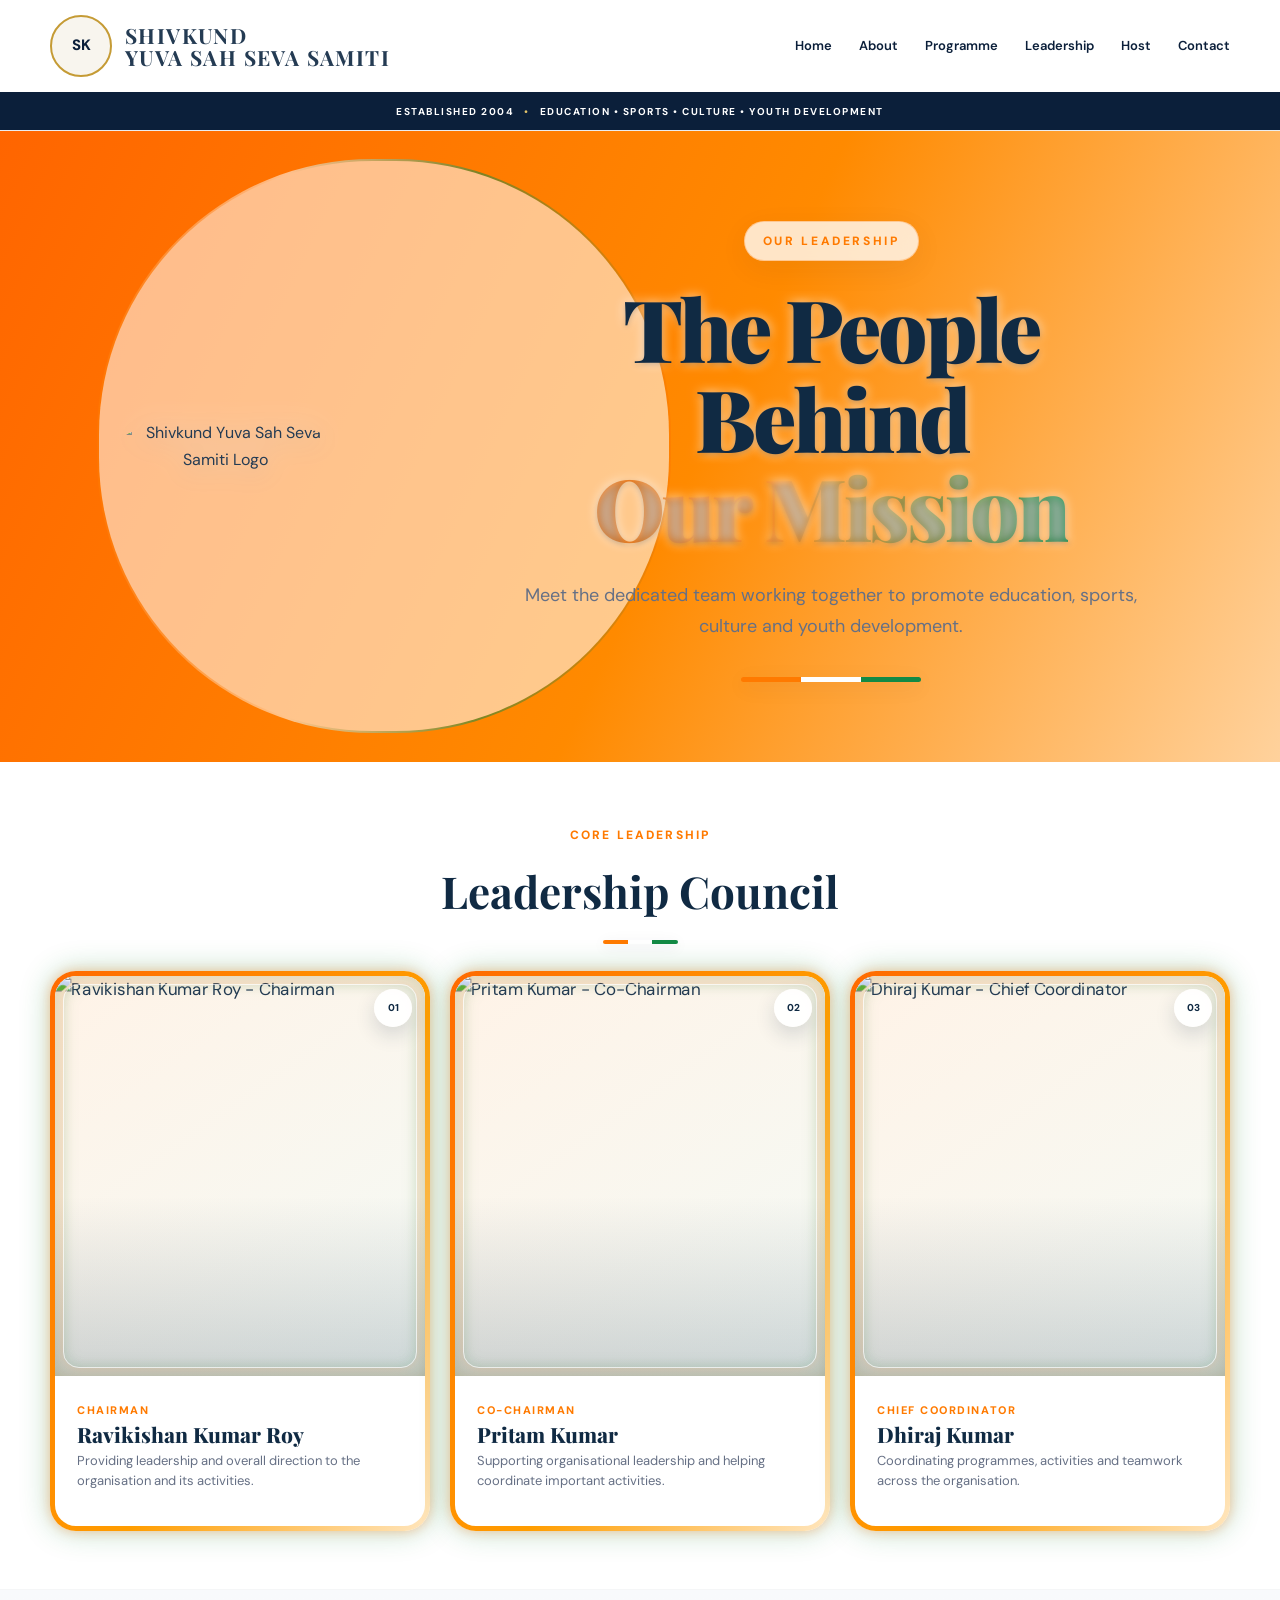
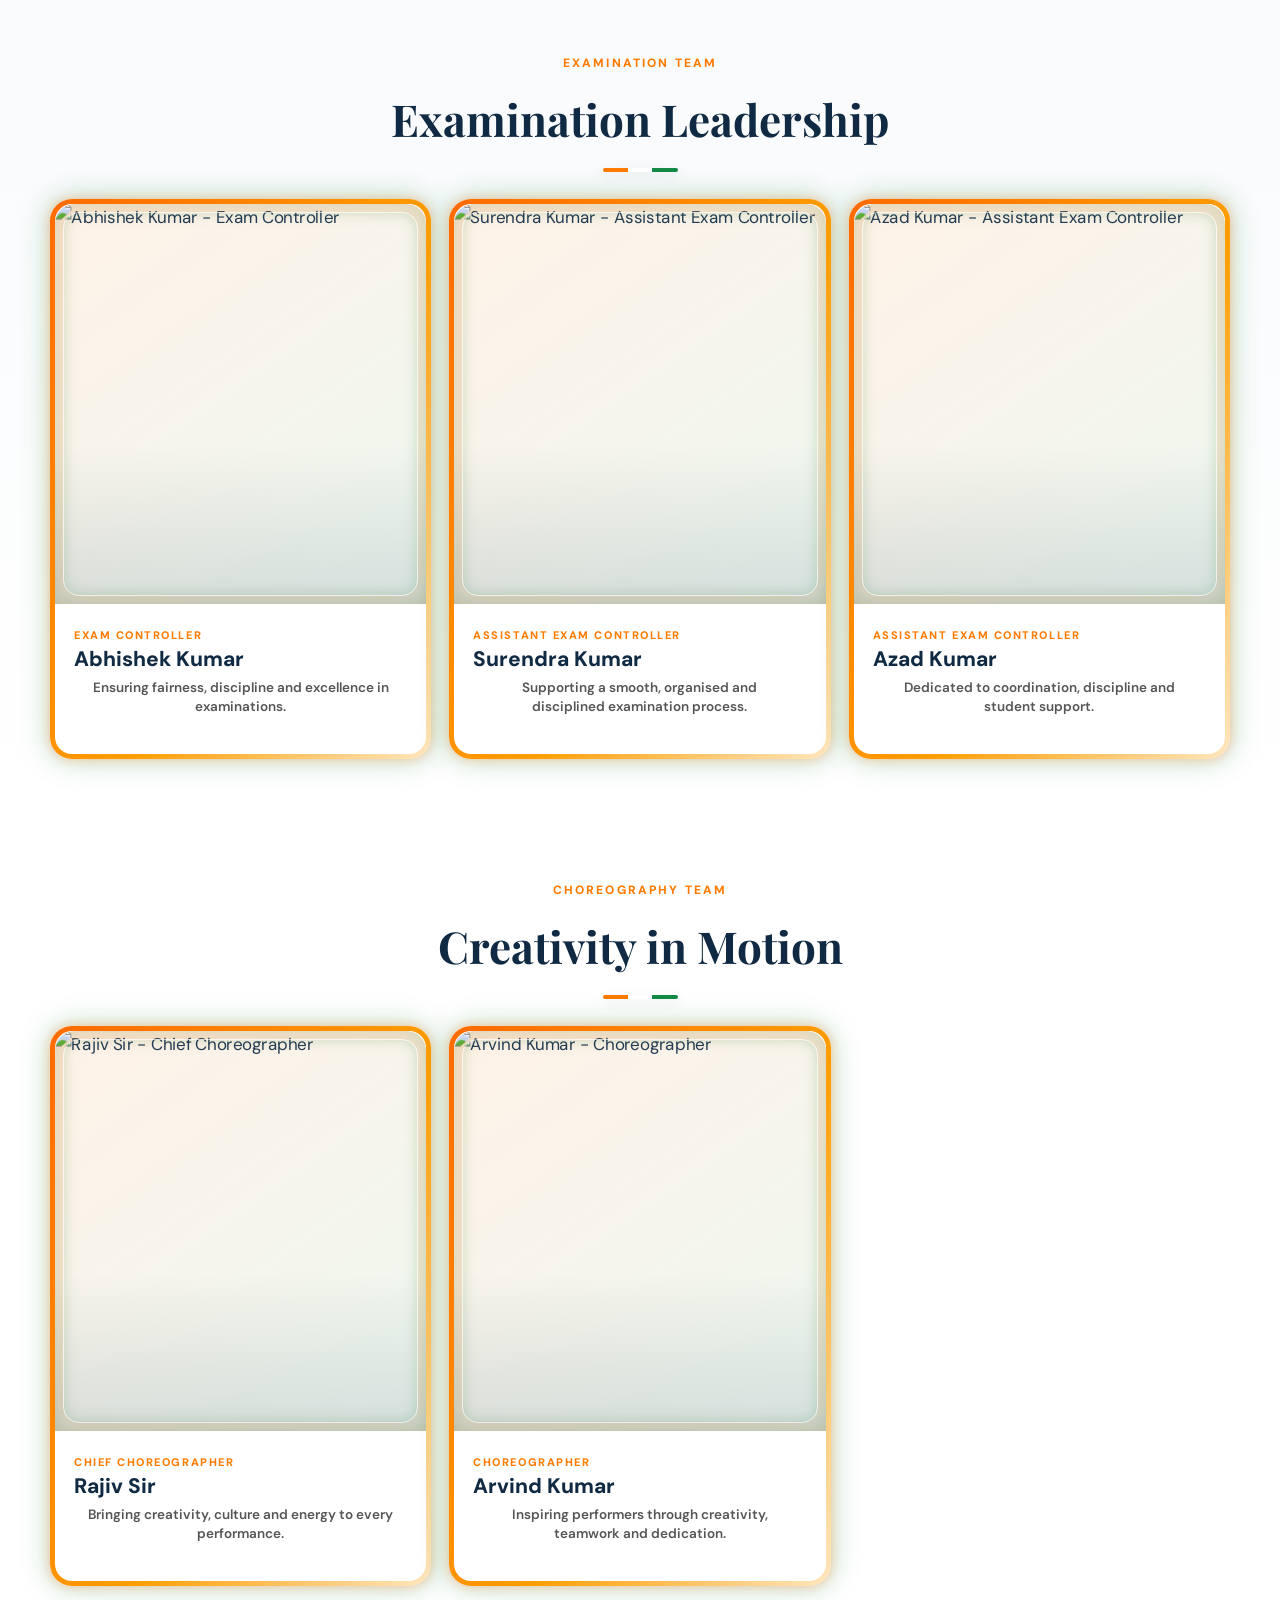
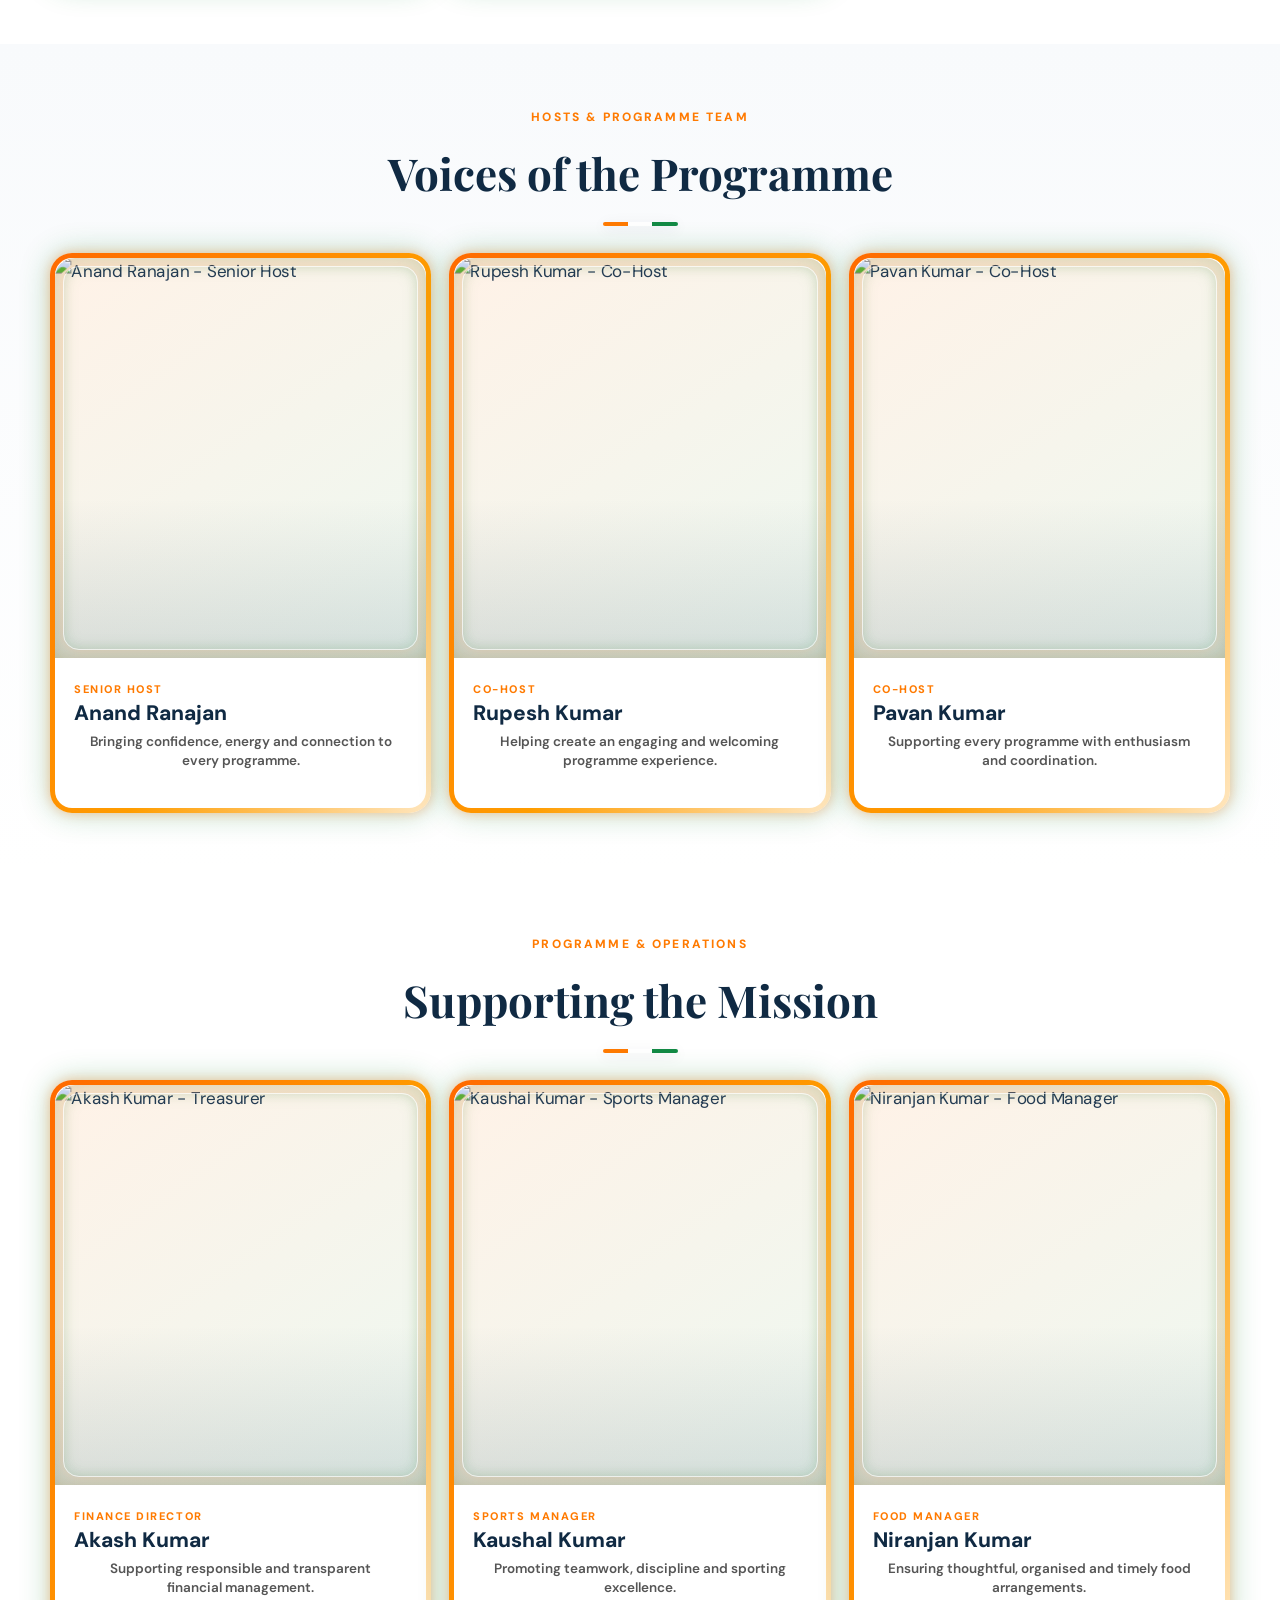
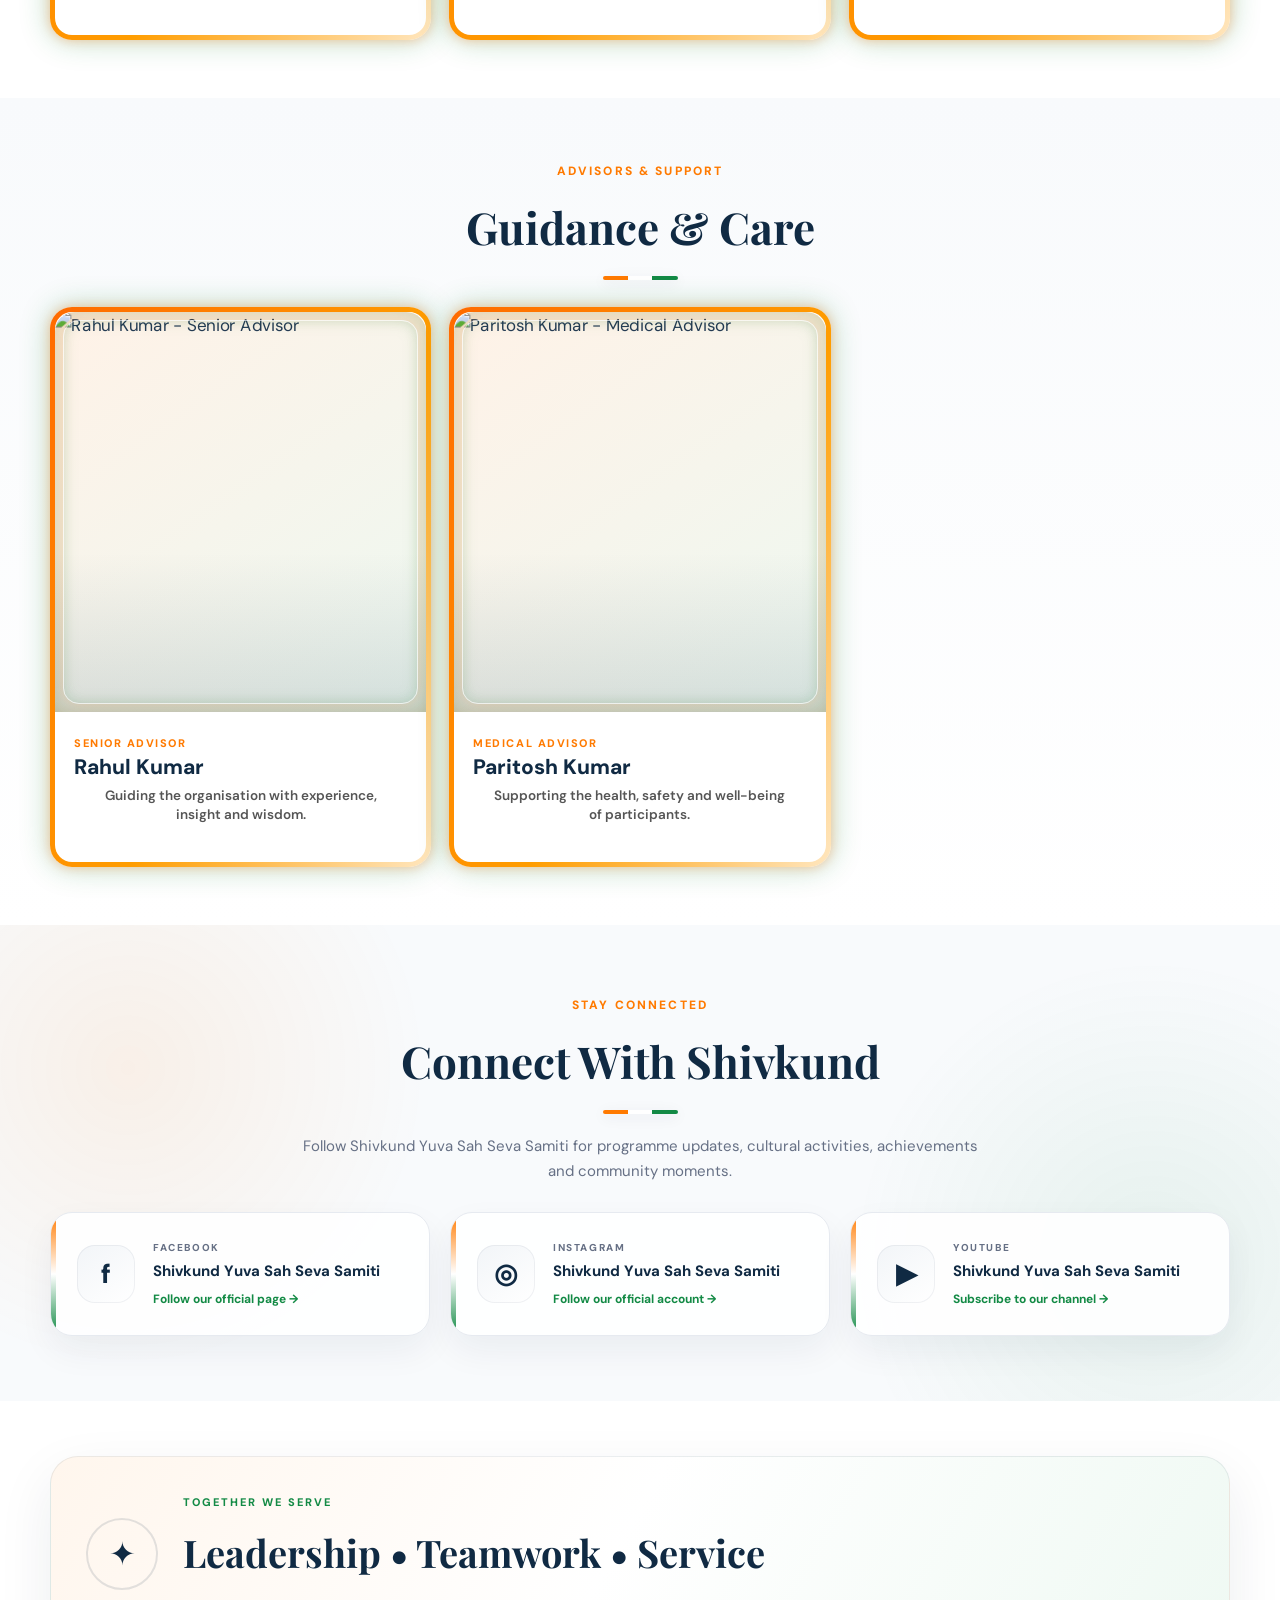
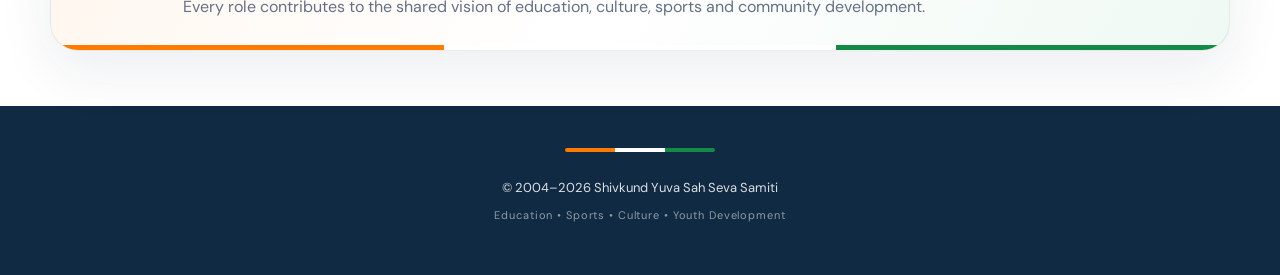
==== leadership.html @ b845ddcb "Add files via upload shivkund" ====
<!DOCTYPE html>
<html lang="en">

<head>
    <meta charset="UTF-8">
    <meta name="viewport" content="width=device-width, initial-scale=1.0">

    <meta name="description"
        content="Leadership of Shivkund Yuva Sah Seva Samiti — Core Leadership, Examination Team, Choreography Team, Hosts, Advisors and Programme Operations.">

    <title>Leadership | Shivkund Yuva Sah Seva Samiti</title>

    <!-- Google Fonts -->
    <link rel="preconnect" href="https://fonts.googleapis.com">
    <link rel="preconnect" href="https://fonts.gstatic.com" crossorigin>

    <link
        href="https://fonts.googleapis.com/css2?family=DM+Sans:wght@400;500;600;700&family=Playfair+Display:wght@600;700&display=swap"
        rel="stylesheet">

    <!-- Main Website CSS -->
    <link rel="stylesheet" href="css/style.css">

    <!-- Leadership CSS -->
    <link rel="stylesheet" href="css/leadership.css">
</head>

<body>

<main class="leadership-page">

    <!-- =========================================
         HEADER
    ========================================== -->

    <header class="site-header">

        <div class="container nav-wrapper">

            <a href="index.html#home" class="brand">

                    <div class="brand-logo">
                        <img src="images/logo.jpg"
                         alt="Shivkund Yuva Sah Seva Samiti Logo"
                         onerror="this.style.display='none'; this.parentElement.classList.add('logo-fallback');">
                </div>

                <div class="brand-name">
                    <strong>SHIVKUND</strong>
                    <strong>YUVA SAH SEVA SAMITI</strong>
                </div>

            </a>

            <button class="menu-toggle" aria-label="Open navigation">
                <span></span>
                <span></span>
                <span></span>
            </button>

            <nav class="main-nav">

                <a href="index.html#home">Home</a>
                <a href="index.html#about">About</a>
                <a href="index.html#programme">Programme</a>
                <a href="leadership.html" class="active">Leadership</a>
                <a href="host.html">Host</a>
                <a href="index.html#contact">Contact</a>

            </nav>

        </div>

        <div class="established-bar">

            <div class="container established-inner">

                <span>ESTABLISHED 2004</span>

                <span class="bar-dot">•</span>

                <span>
                    EDUCATION • SPORTS • CULTURE • YOUTH DEVELOPMENT
                </span>

            </div>

        </div>

    </header>


<!-- =========================================
     LEADERSHIP HERO
========================================= -->
<!-- =========================================
     LEADERSHIP HERO
========================================== -->
<section class="leadership-hero">

    <!-- ONE BIG HERO CIRCLE -->
    <div class="hero-main-circle">

        <div class="hero-circle-ring"></div>

        <img
            src="images/logo.jpg"
            alt="Shivkund Yuva Sah Seva Samiti Logo"
            class="hero-center-logo"
        >

    </div>

    <!-- Soft green glow only -->
    <div class="hero-green-aura"></div>

    <div class="leadership-hero-content">

        <span class="leadership-label">
            OUR LEADERSHIP
        </span>

        <h1>
            The People Behind
            <br>
            <span>Our Mission</span>
        </h1>

        <p>
            Meet the dedicated team working together to promote
            education, sports, culture and youth development.
        </p>

        <div class="hero-tricolour-line">
            <span class="line-saffron"></span>
            <span class="line-white"></span>
            <span class="line-green"></span>
        </div>

    </div>

</section>
    <!-- =========================================
         CORE LEADERSHIP
    ========================================== -->

    <section class="leadership-section core-leadership">

        <div class="container">

            <div class="team-heading">

                <span class="team-kicker">
                    CORE LEADERSHIP
                </span>

                <h2>
                    Leadership Council
                </h2>

                <div class="heading-line"></div>

            </div>


            <div class="core-leaders-grid">


                <!-- CHAIRMAN -->

                <article class="leader-card leader-card-primary">

                    <div class="leader-photo">

                        <img src="images/leadership/chairman-ravikishan.jpeg"
                             alt="Ravikishan Kumar Roy - Chairman"
                             loading="lazy">

                        <span class="leader-number">
                            01
                        </span>

                    </div>

                    <div class="leader-content">

                        <span class="leader-role">
                            CHAIRMAN
                        </span>

                        <h3>
                            Ravikishan Kumar Roy
                        </h3>

                        <p>
                            Providing leadership and overall direction
                            to the organisation and its activities.
                        </p>

                    </div>

                </article>


                <!-- CO-CHAIRMAN -->

                <article class="leader-card leader-card-primary">

                    <div class="leader-photo">

                        <img src="images/leadership/co-host-pritam.jpeg"
                             alt="Pritam Kumar - Co-Chairman"
                             loading="lazy">

                        <span class="leader-number">
                            02
                        </span>

                    </div>

                    <div class="leader-content">

                        <span class="leader-role">
                            CO-CHAIRMAN
                        </span>

                        <h3>
                            Pritam Kumar
                        </h3>

                        <p>
                            Supporting organisational leadership
                            and helping coordinate important activities.
                        </p>

                    </div>

                </article>


                <!-- CHIEF COORDINATOR -->

                <article class="leader-card leader-card-primary">

                    <div class="leader-photo">

                        <img src="images/leadership/chief-coordinator-dhiraj.jpeg"
                             alt="Dhiraj Kumar - Chief Coordinator"
                             loading="lazy">

                        <span class="leader-number">
                            03
                        </span>

                    </div>

                    <div class="leader-content">

                        <span class="leader-role">
                            CHIEF COORDINATOR
                        </span>

                        <h3>
                            Dhiraj Kumar
                        </h3>

                        <p>
                            Coordinating programmes, activities and
                            teamwork across the organisation.
                        </p>

                    </div>

                </article>

            </div>

        </div>

    </section>


    <!-- =========================================
         EXAMINATION TEAM
    ========================================== -->

    <section class="leadership-section examination-team">

        <div class="container">

            <div class="team-heading">

                <span class="team-kicker">
                    EXAMINATION TEAM
                </span>

                <h2>
                    Examination Leadership
                </h2>

                <div class="heading-line"></div>

            </div>


            <div class="team-grid">


                <!-- ABHISHEK -->

                <article class="team-card">

                    <div class="team-photo">

                        <img src="images/leadership/exam-controller-abhishek.jpeg"
                             alt="Abhishek Kumar - Exam Controller"
                             loading="lazy">

                    </div>

                    <div class="team-card-content">

                        <span class="team-role">
                            EXAM CONTROLLER
                        </span>

                        <h3>
                            Abhishek Kumar
                        </h3>
<p class="member-line">Ensuring fairness, discipline and excellence in examinations.</p>
                    </div>

                </article>


                <!-- SURENDRA -->

                <article class="team-card">

                    <div class="team-photo">

                        <img src="images/leadership/assistant-exam-controller-surendra.jpeg"
                             alt="Surendra Kumar - Assistant Exam Controller"
                             loading="lazy">

                    </div>

                    <div class="team-card-content">

                        <span class="team-role">
                            ASSISTANT EXAM CONTROLLER
                        </span>

                        <h3>
                            Surendra Kumar
                        </h3>
<p class="member-line">Supporting a smooth, organised and disciplined examination process.</p>
                    </div>

                </article>


                <!-- AZAD -->

                <article class="team-card">

                    <div class="team-photo">

                        <img src="images/leadership/assistant-exam-controller-azad.jpeg"
                             alt="Azad Kumar - Assistant Exam Controller"
                             loading="lazy">

                    </div>

                    <div class="team-card-content">

                        <span class="team-role">
                            ASSISTANT EXAM CONTROLLER
                        </span>

                        <h3>
                            Azad Kumar
                        </h3>
<p class="member-line">Dedicated to coordination, discipline and student support.</p>
                    </div>

                </article>

            </div>

        </div>

    </section>


    <!-- =========================================
         CHOREOGRAPHY TEAM
    ========================================== -->

    <section class="leadership-section choreography-team">

        <div class="container">

            <div class="team-heading">

                <span class="team-kicker">
                    CHOREOGRAPHY TEAM
                </span>

                <h2>
                    Creativity in Motion
                </h2>

                <div class="heading-line"></div>

            </div>


            <div class="team-grid">


                <!-- RAJIV -->

                <article class="team-card">

                    <div class="team-photo">

                        <img src="images/leadership/choreographer-rajiv.jpeg"
                             alt="Rajiv Sir - Chief Choreographer"
                             loading="lazy">

                    </div>

                    <div class="team-card-content">

                        <span class="team-role">
                            CHIEF CHOREOGRAPHER
                        </span>

                        <h3>
                            Rajiv Sir
                        </h3>
<p class="member-line">Bringing creativity, culture and energy to every performance.</p>
                    </div>

                </article>


                <!-- ARVIND -->

                <article class="team-card">

                    <div class="team-photo">

                        <img src="images/leadership/choreographer-arvind.jpeg"
                             alt="Arvind Kumar - Choreographer"
                             loading="lazy">

                    </div>

                    <div class="team-card-content">

                        <span class="team-role">
                            CHOREOGRAPHER
                        </span>

                        <h3>
                            Arvind Kumar
                        </h3>
<p class="member-line">Inspiring performers through creativity, teamwork and dedication.</p>
                    </div>

                </article>

            </div>

        </div>

    </section>


    <!-- =========================================
         HOSTS & PROGRAMME TEAM
    ========================================== -->

    <section class="leadership-section hosts-team">

        <div class="container">

            <div class="team-heading">

                <span class="team-kicker">
                    HOSTS & PROGRAMME TEAM
                </span>

                <h2>
                    Voices of the Programme
                </h2>

                <div class="heading-line"></div>

            </div>


            <div class="team-grid">


                <!-- ANAND -->

                <article class="team-card">

                    <div class="team-photo">

                        <img src="images/leadership/senior-host-anand-ranjan.jpeg"
                             alt="Anand Ranajan - Senior Host"
                             loading="lazy">

                    </div>

                    <div class="team-card-content">

                        <span class="team-role">
                            SENIOR HOST
                        </span>

                        <h3>
                            Anand Ranajan
                        </h3>
<p class="member-line">Bringing confidence, energy and connection to every programme.</p>
                    </div>

                </article>


                <!-- RUPESH -->

                <article class="team-card">

                    <div class="team-photo">

                        <img src="images/leadership/co-host-rupesh.jpeg"
                             alt="Rupesh Kumar - Co-Host"
                             loading="lazy">

                    </div>

                    <div class="team-card-content">

                        <span class="team-role">
                            CO-HOST
                        </span>

                        <h3>
                            Rupesh Kumar
                        </h3>
<p class="member-line">Helping create an engaging and welcoming programme experience.</p>
                    </div>

                </article>


                <!-- PAVAN -->

                <article class="team-card">

                    <div class="team-photo">

                        <img src="images/leadership/co-host-pavan.jpeg"
                             alt="Pavan Kumar - Co-Host"
                             loading="lazy">

                    </div>

                    <div class="team-card-content">

                        <span class="team-role">
                            CO-HOST
                        </span>

                        <h3>
                            Pavan Kumar
                        </h3>
<p class="member-line">Supporting every programme with enthusiasm and coordination.</p>
                    </div>

                </article>

            </div>

        </div>

    </section>

    <!-- =========================================
         PROGRAMME & OPERATIONS
    ========================================== -->

    <section class="leadership-section management-team">

        <div class="container">

            <div class="team-heading">

                <span class="team-kicker">
                    PROGRAMME & OPERATIONS
                </span>

                <h2>
                    Supporting the Mission
                </h2>

                <div class="heading-line"></div>

            </div>


            <div class="team-grid">


                <!-- AKASH -->

                <article class="team-card">

                    <div class="team-photo">

                        <img src="images/leadership/finance-director-akash.jpeg"
                             alt="Akash Kumar - Treasurer"
                             loading="lazy">

                    </div>

                    <div class="team-card-content">

                        <span class="team-role">
                            Finance Director
                        </span>

                        <h3>
                            Akash Kumar
                        </h3>
<p class="member-line">Supporting responsible and transparent financial management.</p>
                    </div>

                </article>


                <!-- KAUSHAL -->

                <article class="team-card">

                    <div class="team-photo">

                        <img src="images/leadership/sport-manager-kaushal.jpeg"
                             alt="Kaushal Kumar - Sports Manager"
                             loading="lazy">

                    </div>

                    <div class="team-card-content">

                        <span class="team-role">
                            SPORTS MANAGER
                        </span>

                        <h3>
                            Kaushal Kumar
                        </h3>
<p class="member-line">Promoting teamwork, discipline and sporting excellence.</p>
                    </div>

                </article>


                <!-- NIRANJAN -->

                <article class="team-card">

                    <div class="team-photo">

                        <img src="images/leadership/food-manager-niranjan.jpeg"
                             alt="Niranjan Kumar - Food Manager"
                             loading="lazy">

                    </div>

                    <div class="team-card-content">

                        <span class="team-role">
                            FOOD MANAGER
                        </span>

                        <h3>
                            Niranjan Kumar
                        </h3>
<p class="member-line">Ensuring thoughtful, organised and timely food arrangements.</p>
                    </div>

                </article>

            </div>

        </div>

    </section>
    <!-- =========================================
         ADVISORS & SUPPORT
    ========================================== -->

    <section class="leadership-section advisors-team">

        <div class="container">

            <div class="team-heading">

                <span class="team-kicker">
                    ADVISORS & SUPPORT
                </span>

                <h2>
                    Guidance & Care
                </h2>

                <div class="heading-line"></div>

            </div>


            <div class="team-grid">


                <!-- RAHUL -->

                <article class="team-card">

                    <div class="team-photo">

                        <img src="images/leadership/senior-advisor-rahul.jpeg"
                             alt="Rahul Kumar - Senior Advisor"
                             loading="lazy">

                    </div>

                    <div class="team-card-content">

                        <span class="team-role">
                            SENIOR ADVISOR
                        </span>

                        <h3>
                            Rahul Kumar
                        </h3>
<p class="member-line">Guiding the organisation with experience, insight and wisdom.</p>
                    </div>

                </article>


                <!-- PARITOSH -->

                <article class="team-card">

                    <div class="team-photo">

                        <img src="images/leadership/medical-advisor-paritosh.jpeg"
                             alt="Paritosh Kumar - Medical Advisor"
                             loading="lazy">

                    </div>

                    <div class="team-card-content">

                        <span class="team-role">
                            MEDICAL ADVISOR
                        </span>

                        <h3>
                            Paritosh Kumar
                        </h3>
<p class="member-line">Supporting the health, safety and well-being of participants.</p>
                    </div>

                </article>

            </div>

        </div>

    </section>


    <!-- =========================================
         CONNECT WITH SHIVKUND
    ========================================== -->

    <section class="social-section">

        <div class="container">

            <div class="team-heading">

                <span class="team-kicker">
                    STAY CONNECTED
                </span>

                <h2>
                    Connect With Shivkund
                </h2>

                <div class="heading-line"></div>

                <p class="social-intro">
                    Follow Shivkund Yuva Sah Seva Samiti for programme
                    updates, cultural activities, achievements and community moments.
                </p>

            </div>


            <div class="social-grid">


                <!-- FACEBOOK -->

                <a href="#" class="social-card facebook-card">

                    <div class="social-icon">
                        f
                    </div>

                    <div>
                        <span>
                            FACEBOOK
                        </span>

                        <strong>
                            Shivkund Yuva Sah Seva Samiti
                        </strong>

                        <small>
                            Follow our official page →
                        </small>
                    </div>

                </a>


                <!-- INSTAGRAM -->

                <a href="#" class="social-card instagram-card">

                    <div class="social-icon">
                        ◎
                    </div>

                    <div>
                        <span>
                            INSTAGRAM
                        </span>

                        <strong>
                            Shivkund Yuva Sah Seva Samiti
                        </strong>

                        <small>
                            Follow our official account →
                        </small>
                    </div>

                </a>


                <!-- YOUTUBE -->

                <a href="#" class="social-card youtube-card">

                    <div class="social-icon">
                        ▶
                    </div>

                    <div>
                        <span>
                            YOUTUBE
                        </span>

                        <strong>
                            Shivkund Yuva Sah Seva Samiti
                        </strong>

                        <small>
                            Subscribe to our channel →
                        </small>
                    </div>

                </a>

            </div>

        </div>

    </section>


    <!-- =========================================
         CLOSING SECTION
    ========================================== -->

    <section class="leadership-closing">

        <div class="container">

            <div class="closing-card">

                <div class="closing-chakra">
                    ✦
                </div>

                <div>

                    <span>
                        TOGETHER WE SERVE
                    </span>

                    <h2>
                        Leadership • Teamwork • Service
                    </h2>

                    <p>
                        Every role contributes to the shared vision
                        of education, culture, sports and community development.
                    </p>

                </div>

            </div>

        </div>

    </section>


    <!-- =========================================
         FOOTER
    ========================================== -->

    <footer class="leadership-footer">

        <div class="container">

            <div class="footer-tricolour">

                <span></span>
                <span></span>
                <span></span>

            </div>

            <p>
                © 2004–2026 Shivkund Yuva Sah Seva Samiti
            </p>

            <p class="footer-subtitle">
                Education • Sports • Culture • Youth Development
            </p>

        </div>

    </footer>

</main>


<!-- =========================================
     MOBILE NAVIGATION
========================================== -->

<script>

    const menuToggle = document.querySelector(".menu-toggle");
    const mainNav = document.querySelector(".main-nav");

    if (menuToggle && mainNav) {

        menuToggle.addEventListener("click", () => {

            menuToggle.classList.toggle("active");
            mainNav.classList.toggle("active");

        });

    }

</script>

</body>
</html>
---- css/style.css ----
/* =========================================
   SHIVKUND YUVA SAH SEVA SAMITI
   MAIN STYLESHEET
========================================= */

:root {
    --navy: #0b1f3a;
    --navy-light: #16345c;
    --gold: #c59b35;
    --gold-light: #e5c56b;
    --cream: #f8f5ee;
    --white: #ffffff;
    --text: #273449;
    --muted: #667085;
    --line: #e6e1d7;
    --soft: #f2f0eb;

    --shadow: 0 20px 50px rgba(11, 31, 58, 0.10);
    --shadow-hover: 0 28px 65px rgba(11, 31, 58, 0.17);

    --radius: 22px;
    --container: 1180px;
}


/* =========================================
   RESET
========================================= */

* {
    margin: 0;
    padding: 0;
    box-sizing: border-box;
}

html {
    scroll-behavior: smooth;
}

body {
    font-family: "DM Sans", sans-serif;
    color: var(--text);
    background: var(--white);
    line-height: 1.7;
    overflow-x: hidden;
}

img,
video {
    max-width: 100%;
}

a {
    color: inherit;
    text-decoration: none;
}

button {
    font: inherit;
}

.container {
    width: min(92%, var(--container));
    margin: 0 auto;
}

.section {
    padding: 105px 0;
}


/* =========================================
   HEADER
========================================= */

.site-header {
    position: sticky;
    top: 0;
    z-index: 1000;
    background: rgba(255, 255, 255, 0.96);
    backdrop-filter: blur(15px);
    border-bottom: 1px solid rgba(11, 31, 58, 0.08);
}

.nav-wrapper {
    min-height: 92px;
    display: flex;
    align-items: center;
    justify-content: space-between;
    gap: 30px;
}

.brand {
    display: flex;
    align-items: center;
    gap: 13px;
}

.brand-logo {
    width: 62px;
    height: 62px;
    border-radius: 50%;
    overflow: hidden;
    border: 2px solid var(--gold);
    background: var(--cream);
    display: grid;
    place-items: center;
    flex-shrink: 0;
}

.brand-logo img {
    width: 100%;
    height: 100%;
    object-fit: cover;
}

.logo-fallback::after {
    content: "SK";
    font-weight: 800;
    color: var(--navy);
    font-size: 15px;
}

.brand-name {
    display: flex;
    flex-direction: column;
    line-height: 1.1;
}

.brand-name strong {
    font-family: "Playfair Display", sans-serif;
    font-size: 21px;
    letter-spacing: 1.4px;
    line-height: 1.05;
    font-weight: 700;
}

.brand-name span {
    font-family: "Playfair Display", sans-serif;
    font-size: 10px;
    letter-spacing: 1.8px;
    line-height: 1.2;
    font-weight: 1000;
}

.main-nav {
    display: flex;
    align-items: center;
    gap: 27px;
}

.main-nav a {
    position: relative;
    font-size: 13px;
    font-weight: 600;
    color: var(--navy);
    transition: color 0.3s ease;
}

.main-nav a::after {
    content: "";
    position: absolute;
    left: 0;
    bottom: -7px;
    width: 0;
    height: 2px;
    background: var(--gold);
    transition: width 0.3s ease;
}

.main-nav a:hover {
    color: var(--gold);
}

.main-nav a:hover::after {
    width: 100%;
}

.established-bar {
    background: var(--navy);
    color: var(--white);
    min-height: 38px;
    display: flex;
    align-items: center;
    justify-content: center;
    text-align: center;
    font-size: 10px;
    font-weight: 600;
    letter-spacing: 2px;
}


.established-inner {
    min-height: 34px;
    display: flex;
    align-items: center;
    justify-content: center;
    gap: 10px;
    font-size: 10px;
    letter-spacing: 1.5px;
    font-weight: 700;
}

.bar-dot {
    color: var(--gold-light);
}

.menu-toggle {
    display: none;
    width: 43px;
    height: 43px;
    border: 1px solid var(--line);
    border-radius: 10px;
    background: white;
    cursor: pointer;
    padding: 9px;
}

.menu-toggle span {
    display: block;
    width: 100%;
    height: 2px;
    margin: 5px 0;
    background: var(--navy);
}


/* =========================================
   HERO
========================================= */

.hero {
    position: relative;
    min-height: 680px;
    display: flex;
    align-items: center;
    overflow: hidden;
    background:
        radial-gradient(circle at 80% 20%, rgba(197, 155, 53, 0.16), transparent 28%),
        linear-gradient(135deg, #f8f5ee 0%, #ffffff 65%);
}

.hero-grid {
    position: relative;
    z-index: 2;
    display: grid;
    grid-template-columns: 1.1fr 0.9fr;
    align-items: center;
    gap: 80px;
}

.hero-label,
.section-label {
    display: inline-block;
    color: var(--gold);
    font-size: 11px;
    font-weight: 800;
    letter-spacing: 2px;
}

.hero-label {
    margin-bottom: 20px;
}

.hero h1 {
    max-width: 720px;
    color: var(--navy);
    font-family: "Playfair Display", serif;
    font-size: clamp(48px, 6vw, 78px);
    line-height: 1.04;
    letter-spacing: -2px;
}

.hero h1 span {
    color: var(--gold);
}

.hero-content > p {
    max-width: 620px;
    margin-top: 25px;
    color: var(--muted);
    font-size: 17px;
}

.hero-buttons {
    margin-top: 35px;
    display: flex;
    flex-wrap: wrap;
    gap: 14px;
}

.btn {
    display: inline-flex;
    align-items: center;
    justify-content: center;
    min-height: 50px;
    padding: 0 23px;
    border-radius: 9px;
    font-size: 13px;
    font-weight: 700;
    transition: all 0.3s ease;
}

.btn-primary {
    color: white;
    background: var(--navy);
    box-shadow: 0 12px 25px rgba(11, 31, 58, 0.16);
}

.btn-primary:hover {
    transform: translateY(-3px);
    background: var(--navy-light);
    box-shadow: 0 18px 32px rgba(11, 31, 58, 0.22);
}

.btn-outline {
    color: var(--navy);
    border: 1px solid var(--navy);
}

.btn-outline:hover {
    color: white;
    background: var(--navy);
    transform: translateY(-3px);
}


/* HERO CARD */

.hero-card {
    position: relative;
    background: var(--navy);
    color: white;
    border-radius: 28px;
    overflow: hidden;
    box-shadow: 0 30px 70px rgba(11, 31, 58, 0.22);
    transition: transform 0.5s ease, box-shadow 0.5s ease;
}

.hero-card:hover {
    transform: translateY(-8px);
    box-shadow: 0 40px 80px rgba(11, 31, 58, 0.27);
}

.hero-card-top {
    display: flex;
    justify-content: space-between;
    padding: 25px 28px;
    border-bottom: 1px solid rgba(255,255,255,0.12);
    font-size: 10px;
    letter-spacing: 1.4px;
    font-weight: 700;
}

.hero-card-main {
    display: grid;
    grid-template-columns: 110px 1fr;
    gap: 20px;
    padding: 45px 28px;
}

.hero-number {
    font-family: "Playfair Display", serif;
    font-size: 86px;
    line-height: 0.8;
    color: var(--gold-light);
}

.hero-card-main h3 {
    font-family: "Playfair Display", serif;
    font-size: 27px;
    line-height: 1.2;
}

.hero-card-main p {
    margin-top: 14px;
    color: rgba(255,255,255,0.68);
    font-size: 13px;
}

.hero-card-bottom {
    display: grid;
    grid-template-columns: repeat(3, 1fr);
    border-top: 1px solid rgba(255,255,255,0.12);
}

.hero-card-bottom div {
    padding: 20px 12px;
    text-align: center;
    border-right: 1px solid rgba(255,255,255,0.12);
}

.hero-card-bottom div:last-child {
    border-right: none;
}

.hero-card-bottom strong {
    display: block;
    color: var(--gold-light);
    font-family: "Playfair Display", serif;
    font-size: 27px;
}

.hero-card-bottom span {
    display: block;
    margin-top: 3px;
    color: rgba(255,255,255,0.65);
    font-size: 8px;
    font-weight: 700;
    letter-spacing: 1px;
}

.hero-decoration {
    position: absolute;
    border: 1px solid rgba(197, 155, 53, 0.18);
    border-radius: 50%;
    animation: floatShape 7s ease-in-out infinite;
}

.hero-decoration-one {
    width: 320px;
    height: 320px;
    right: -100px;
    top: 100px;
}

.hero-decoration-two {
    width: 180px;
    height: 180px;
    left: -70px;
    bottom: -60px;
    animation-delay: -3s;
}

@keyframes floatShape {
    0%, 100% {
        transform: translateY(0);
    }
    50% {
        transform: translateY(-18px);
    }
}


/* =========================================
   SECTION HEADINGS
========================================= */

.section-heading {
    max-width: 720px;
    margin-bottom: 55px;
}

.section-heading.centered {
    margin-left: auto;
    margin-right: auto;
    text-align: center;
}

.section-heading h2 {
    margin-top: 10px;
    color: var(--navy);
    font-family: "Playfair Display", serif;
    font-size: clamp(35px, 4vw, 50px);
    line-height: 1.15;
}

.section-heading p {
    margin-top: 15px;
    color: var(--muted);
}


/* =========================================
   PILLARS
========================================= */

.pillars {
    background: var(--white);
}

.pillar-grid {
    display: grid;
    grid-template-columns: repeat(3, 1fr);
    gap: 24px;
}

.pillar-card {
    position: relative;
    padding: 38px 32px;
    min-height: 310px;
    border: 1px solid var(--line);
    border-radius: var(--radius);
    background: white;
    box-shadow: var(--shadow);
    overflow: hidden;
    transition: transform 0.45s ease, box-shadow 0.45s ease;
}

.pillar-card:hover {
    transform: translateY(-9px);
    box-shadow: var(--shadow-hover);
}

.pillar-number {
    position: absolute;
    right: 24px;
    top: 18px;
    color: rgba(11,31,58,0.08);
    font-family: "Playfair Display", serif;
    font-size: 70px;
    font-weight: 800;
}

.pillar-icon {
    font-size: 35px;
}

.pillar-card h3 {
    margin-top: 18px;
    color: var(--navy);
    font-family: "Playfair Display", serif;
    font-size: 28px;
}

.pillar-card p {
    margin-top: 10px;
    color: var(--muted);
    font-size: 14px;
}

.pillar-date {
    display: inline-block;
    margin-top: 22px;
    color: var(--gold);
    font-size: 10px;
    font-weight: 800;
    letter-spacing: 1.5px;
}


/* =========================================
   ABOUT
========================================= */

.about {
    background: var(--cream);
}

.about-grid {
    display: grid;
    grid-template-columns: 1fr 0.9fr;
    gap: 80px;
    align-items: center;
}

.about-content h2 {
    max-width: 620px;
    margin-top: 12px;
    color: var(--navy);
    font-family: "Playfair Display", serif;
    font-size: clamp(36px, 4vw, 52px);
    line-height: 1.15;
}

.about-content > p {
    max-width: 650px;
    margin-top: 20px;
    color: var(--muted);
}

.about-points {
    margin-top: 28px;
    display: grid;
    grid-template-columns: repeat(2, 1fr);
    gap: 14px 25px;
}

.about-points div {
    display: flex;
    align-items: flex-start;
    gap: 10px;
}

.about-points span {
    display: grid;
    place-items: center;
    width: 22px;
    height: 22px;
    flex-shrink: 0;
    border-radius: 50%;
    color: white;
    background: var(--gold);
    font-size: 12px;
    font-weight: 800;
}

.about-points p {
    color: var(--navy);
    font-size: 13px;
    font-weight: 600;
}

.about-panel {
    min-height: 490px;
    padding: 12px;
    border-radius: 28px;
    background: var(--navy);
    box-shadow: var(--shadow-hover);
    transition: transform 0.5s ease;
}

.about-panel:hover {
    transform: translateY(-7px) rotate(0.3deg);
}

.about-panel-inner {
    height: 100%;
    min-height: 466px;
    padding: 55px 45px;
    display: flex;
    flex-direction: column;
    justify-content: center;
    border: 1px solid rgba(255,255,255,0.15);
    border-radius: 20px;
}

.panel-small {
    color: var(--gold-light);
    font-size: 10px;
    font-weight: 800;
    letter-spacing: 2px;
}

.quote-mark {
    margin-top: 20px;
    color: var(--gold-light);
    font-family: "Playfair Display", serif;
    font-size: 85px;
    line-height: 0.6;
}

.about-panel h3 {
    margin-top: 20px;
    color: white;
    font-family: "Playfair Display", serif;
    font-size: 29px;
    line-height: 1.35;
}

.panel-line {
    width: 60px;
    height: 2px;
    margin: 28px 0 18px;
    background: var(--gold);
}

.about-panel p {
    color: rgba(255,255,255,0.65);
    font-size: 12px;
    font-weight: 600;
}


/* =========================================
   PROGRAMME INTRO
========================================= */

.programme-intro {
    padding-bottom: 40px;
    background: white;
}


/* =========================================
   EVENT SECTIONS
========================================= */

.event-section {
    background: white;
}

.section-soft {
    background: var(--soft);
}

.event-feature {
    display: grid;
    grid-template-columns: minmax(0, 0.95fr) minmax(0, 1.05fr);
    gap: 75px;
    align-items: center;
}

.media-left .feature-visual {
    order: 1;
}

.media-left .event-copy {
    order: 2;
}

.media-right .event-copy {
    order: 1;
}

.media-right .feature-visual {
    order: 2;
}


/* =========================================
   MEDIA CARD
   MATCHES THE ABOUT PANEL'S VISUAL FEEL
========================================= */

.feature-visual {
    width: 100%;
}

.media-frame {
    position: relative;
    width: min(100%, 430px);
    margin: 0 auto;
    padding: 11px;
    border-radius: 28px;
    background: var(--navy);
    box-shadow: var(--shadow-hover);
    overflow: hidden;
    transition: transform 0.5s ease, box-shadow 0.5s ease;
}

.media-frame:hover {
    transform: translateY(-8px);
    box-shadow: 0 35px 70px rgba(11,31,58,0.23);
}

.feature-video {
    display: block;
    width: 100%;
    aspect-ratio: 3 / 4;
    height: auto;
    max-height: 580px;
    object-fit: cover;
    background: #101828;
    border-radius: 19px;
}

.media-badge {
    position: absolute;
    left: 27px;
    bottom: 27px;
    padding: 9px 13px;
    border-radius: 7px;
    color: var(--navy);
    background: var(--gold-light);
    font-size: 9px;
    font-weight: 900;
    letter-spacing: 1.2px;
}


/* =========================================
   EVENT TEXT
========================================= */

.event-copy {
    max-width: 610px;
}

.event-number {
    display: block;
    color: var(--gold);
    font-size: 10px;
    font-weight: 800;
    letter-spacing: 2px;
}

.event-date {
    display: inline-block;
    margin-top: 9px;
    color: var(--navy);
    font-size: 11px;
    font-weight: 800;
}

.event-copy h2 {
    margin-top: 9px;
    color: var(--navy);
    font-family: "Playfair Display", serif;
    font-size: clamp(38px, 4vw, 54px);
    line-height: 1.12;
}

.event-copy > p {
    margin-top: 17px;
    color: var(--muted);
}

.event-highlight {
    margin-top: 25px;
    padding: 18px 20px;
    border-left: 3px solid var(--gold);
    border-radius: 0 10px 10px 0;
    background: var(--cream);
}

.event-highlight strong {
    display: block;
    color: var(--navy);
    font-size: 10px;
    letter-spacing: 1.2px;
}

.event-highlight span {
    display: block;
    margin-top: 4px;
    color: var(--muted);
    font-size: 12px;
}


/* =========================================
   CULTURE
========================================= */

.culture-section {
    background: var(--cream);
}

.culture-message {
    margin-top: 22px !important;
    padding: 22px;
    border-radius: 15px;
    color: var(--navy) !important;
    background: white;
    border: 1px solid var(--line);
    box-shadow: 0 10px 30px rgba(11,31,58,0.06);
}

.culture-message strong {
    color: var(--gold);
    font-size: 17px;
    font-family: "Playfair Display", serif;
}


/* =========================================
   CULTURE PHOTOS
========================================= */
/* =========================
   LARGE CULTURE PHOTO GALLERY
========================= */

.culture-gallery {
    width: 96%;
    margin: 45px auto 0;
    display: grid;
    grid-template-columns: repeat(2, minmax(0, 1fr));
    gap: 22px;
}

.event-photo {
    width: 100%;
    margin: 0;
    overflow: hidden;
    border-radius: 26px;
    background: #fff;
    border: 1px solid var(--line);
    box-shadow: 0 18px 42px rgba(11, 31, 58, 0.14);
}

.event-photo img {
    display: block;
    width: 100%;
    height: 360px;
    object-fit: contain;
    background: #f1eee7;
}


/* MOBILE */

@media (max-width: 768px) {

    .culture-gallery {
        width: 100%;
        grid-template-columns: 1fr;
        gap: 20px;
    }

    .event-photo img {
        width: 100%;
        height: auto;
        max-height: 450px;
        object-fit: contain;
    }

}

/* =========================================
   ACHIEVEMENTS
========================================= */

.achievements {
    background: var(--white);
}

.achievement-grid {
    display: grid;
    grid-template-columns: repeat(4, 1fr);
    gap: 20px;
}

.achievement-card {
    padding: 35px 24px;
    border: 1px solid var(--line);
    border-radius: 18px;
    background: white;
    box-shadow: var(--shadow);
    transition: transform 0.4s ease, box-shadow 0.4s ease;
}

.achievement-card:hover {
    transform: translateY(-7px);
    box-shadow: var(--shadow-hover);
}

.achievement-card strong {
    display: block;
    color: var(--gold);
    font-family: "Playfair Display", serif;
    font-size: 48px;
    line-height: 1;
}

.achievement-card span {
    display: block;
    margin-top: 13px;
    color: var(--navy);
    font-size: 10px;
    font-weight: 800;
    letter-spacing: 1px;
}

.achievement-card p {
    margin-top: 9px;
    color: var(--muted);
    font-size: 12px;
}


/* =========================================
   LEADERSHIP
========================================= */

.leadership {
    background: var(--cream);
}

.leadership-grid {
    display: grid;
    grid-template-columns: repeat(3, 1fr);
    gap: 22px;
}

.leader-card {
    padding: 38px 30px;
    min-height: 250px;
    border-radius: 20px;
    background: white;
    border: 1px solid var(--line);
    box-shadow: var(--shadow);
    transition: transform 0.45s ease, box-shadow 0.45s ease;
}

.leader-card:hover {
    transform: translateY(-8px);
    box-shadow: var(--shadow-hover);
}

.leader-role {
    color: var(--gold);
    font-size: 10px;
    font-weight: 800;
    letter-spacing: 1.6px;
}

.leader-card h3 {
    margin-top: 15px;
    color: var(--navy);
    font-family: "Playfair Display", serif;
    font-size: 27px;
    line-height: 1.2;
}

.leader-line {
    width: 45px;
    height: 2px;
    margin: 20px 0;
    background: var(--gold);
}

.leader-card p {
    color: var(--muted);
    font-size: 12px;
}


/* =========================================
   HOST
========================================= */

.host {
    background: var(--navy);
}

.host-box {
    position: relative;
    min-height: 360px;
    padding: 65px 70px;
    display: flex;
    align-items: center;
    justify-content: space-between;
    gap: 50px;
    border: 1px solid rgba(255,255,255,0.12);
    border-radius: 28px;
    background:
        radial-gradient(circle at 90% 20%, rgba(197,155,53,0.18), transparent 30%),
        #0b1f3a;
    box-shadow: 0 30px 70px rgba(11,31,58,0.22);
    overflow: hidden;
}

.host-content {
    max-width: 720px;
}

.host-content h2 {
    margin-top: 10px;
    color: white;
    font-family: "Playfair Display", serif;
    font-size: clamp(42px, 5vw, 60px);
}

.host-content p {
    margin-top: 13px;
    color: rgba(255,255,255,0.68);
    font-size: 14px;
}

.text-link {
    display: inline-block;
    margin-top: 22px;
    color: var(--gold-light);
    font-size: 12px;
    font-weight: 800;
}

.text-link:hover {
    color: white;
}

.host-mark {
    width: 170px;
    height: 170px;
    flex-shrink: 0;
    display: grid;
    place-items: center;
    align-content: center;
    border: 1px solid rgba(229,197,107,0.45);
    border-radius: 50%;
    background: rgba(255,255,255,0.03);
}

.host-mark span {
    color: var(--gold-light);
    font-family: "Playfair Display", serif;
    font-size: 55px;
    font-weight: 800;
    line-height: 1;
}

.host-mark small {
    margin-top: 5px;
    color: rgba(255,255,255,0.55);
    font-size: 9px;
    font-weight: 800;
    letter-spacing: 2px;
}


/* =========================================
   CONTACT
========================================= */

.contact {
    background: var(--white);
}

.contact-grid {
    display: grid;
    grid-template-columns: 1fr 0.8fr;
    gap: 80px;
    align-items: center;
}
.host-contact {
    margin-top: 20px;
    text-align: center;
}

.host-contact p {
    margin: 8px 0;
    font-size: 17px;
}

.host-contact a {
    color: inherit;
    text-decoration: none;
}

.host-contact a:hover {
    text-decoration: underline;
}
.contact-content h2 {
    margin-top: 10px;
    color: var(--navy);
    font-family: "Playfair Display", serif;
    font-size: clamp(36px, 4vw, 52px);
    line-height: 1.15;
}

.contact-content p {
    max-width: 600px;
    margin-top: 18px;
    color: var(--muted);
}

.contact-card {
    padding: 10px 30px;
    border-radius: 22px;
    background: var(--cream);
    border: 1px solid var(--line);
    box-shadow: var(--shadow);
}

.contact-item {
    padding: 24px 0;
    border-bottom: 1px solid var(--line);
}

.contact-item:last-child {
    border-bottom: none;
}

.contact-item span {
    display: block;
    color: var(--gold);
    font-size: 9px;
    font-weight: 800;
    letter-spacing: 1.5px;
}

.contact-item strong,
.contact-item a {
    display: block;
    margin-top: 6px;
    color: var(--navy);
    font-size: 13px;
    font-weight: 700;
}

.contact-item a {
    word-break: break-word;
}

.contact-item a:hover {
    color: var(--gold);
}


/* =========================================
   FOOTER
========================================= */

.site-footer {
    padding: 55px 0 25px;
    color: rgba(255,255,255,0.65);
    background: #07172c;
}

.footer-grid {
    display: grid;
    grid-template-columns: 1fr 1fr 1fr;
    gap: 40px;
    align-items: start;
}

.footer-brand {
    color: white;
    font-size: 19px;
    font-weight: 800;
    letter-spacing: 2px;
}

.footer-grid p {
    margin-top: 5px;
    font-size: 12px;
}

.footer-links {
    display: flex;
    flex-wrap: wrap;
    gap: 18px;
}

.footer-links a {
    font-size: 11px;
    font-weight: 600;
}

.footer-links a:hover {
    color: var(--gold-light);
}

.footer-contact {
    display: flex;
    flex-direction: column;
    gap: 7px;
    text-align: right;
}

.footer-contact span {
    color: var(--gold-light);
    font-size: 9px;
    font-weight: 800;
    letter-spacing: 1.3px;
}

.footer-contact a {
    font-size: 11px;
    word-break: break-word;
}

.footer-bottom {
    margin-top: 45px;
    padding-top: 20px;
    display: flex;
    justify-content: space-between;
    gap: 20px;
    border-top: 1px solid rgba(255,255,255,0.1);
}

.footer-bottom p {
    margin: 0;
    font-size: 10px;
}


/* =========================================
   SCROLL ANIMATION
========================================= */

.reveal {
    opacity: 0;
    transform: translateY(28px);
    transition:
        opacity 0.8s ease,
        transform 0.8s ease;
}

.reveal.visible {
    opacity: 1;
    transform: translateY(0);
}

.delay-1 {
    transition-delay: 0.12s;
}

.delay-2 {
    transition-delay: 0.22s;
}

.delay-3 {
    transition-delay: 0.32s;
}


/* =========================================
   RESPONSIVE
========================================= */

@media (max-width: 1000px) {

    .hero-grid,
    .about-grid,
    .contact-grid {
        grid-template-columns: 1fr;
        gap: 55px;
    }

    .hero {
        padding: 90px 0;
    }

    .hero-card {
        max-width: 650px;
        width: 100%;
        margin: 0 auto;
    }

    .event-feature {
        gap: 45px;
    }

    .achievement-grid {
        grid-template-columns: repeat(2, 1fr);
    }

    .footer-grid {
        grid-template-columns: 1fr 1fr;
    }

    .footer-contact {
        text-align: left;
    }
}


@media (max-width: 800px) {

    .main-nav {
        position: absolute;
        top: 82px;
        left: 0;
        width: 100%;
        padding: 22px 5%;
        display: none;
        flex-direction: column;
        align-items: flex-start;
        gap: 18px;
        background: white;
        border-bottom: 1px solid var(--line);
        box-shadow: 0 15px 30px rgba(11,31,58,0.1);
    }

    .main-nav.open {
        display: flex;
    }

    .menu-toggle {
        display: block;
    }

    .established-inner {
        text-align: center;
        padding: 6px 0;
        flex-wrap: wrap;
    }

    .pillar-grid,
    .leadership-grid {
        grid-template-columns: 1fr;
    }

    .event-feature {
        grid-template-columns: 1fr;
        gap: 45px;
    }

    .media-left .feature-visual,
    .media-left .event-copy,
    .media-right .feature-visual,
    .media-right .event-copy {
        order: initial;
    }

    .media-right .feature-visual {
        order: 2;
    }

    .media-right .event-copy {
        order: 1;
    }

    .media-frame {
        max-width: 410px;
    }

    .about-grid {
        gap: 45px;
    }

    .about-panel {
        min-height: 420px;
    }

    .about-panel-inner {
        min-height: 396px;
    }

    .host-box {
        padding: 50px 35px;
    }
}


@media (max-width: 600px) {

    .section {
        padding: 75px 0;
    }

    .brand-name strong {
        font-size: 14px;
    }

    .brand-name span {
        font-size: 7px;
    }

    .brand-logo {
        width: 47px;
        height: 47px;
    }

    .hero {
        min-height: auto;
        padding: 75px 0;
    }

    .hero h1 {
        font-size: 46px;
        letter-spacing: -1px;
    }

    .hero-content > p {
        font-size: 15px;
    }

    .hero-buttons {
        flex-direction: column;
        align-items: stretch;
    }

    .btn {
        width: 100%;
    }

    .hero-card-main {
        grid-template-columns: 75px 1fr;
        padding: 35px 22px;
    }

    .hero-number {
        font-size: 65px;
    }

    .hero-card-main h3 {
        font-size: 22px;
    }

    .hero-card-bottom strong {
        font-size: 22px;
    }

    .about-points {
        grid-template-columns: 1fr;
    }

    .about-panel-inner {
        padding: 40px 30px;
    }

    .about-panel h3 {
        font-size: 25px;
    }

    .event-copy h2 {
        font-size: 38px;
    }

    .feature-video {
        aspect-ratio: 3 / 4;
    }

    .culture-gallery {
        grid-template-columns: 1fr;
    }

    .event-photo img {
        height: auto;
        max-height: 280px;
        object-fit: contain;
    }

    .achievement-grid {
        grid-template-columns: 1fr;
    }

    .host-box {
        flex-direction: column;
        align-items: flex-start;
        padding: 45px 27px;
    }

    .host-mark {
        width: 125px;
        height: 125px;
        align-self: center;
    }

    .host-mark span {
        font-size: 42px;
    }

    .contact-card {
        padding: 10px 22px;
    }

    .footer-grid {
        grid-template-columns: 1fr;
    }

    .footer-bottom {
        flex-direction: column;
    }
}


/* =========================================
   REDUCED MOTION
========================================= */

@media (prefers-reduced-motion: reduce) {

    html {
        scroll-behavior: auto;
    }

    *,
    *::before,
    *::after {
        animation: none !important;
        transition: none !important;
    }

    .reveal {
        opacity: 1;
        transform: none;
    }
}
.event-photo figcaption {
    box-sizing: border-box;
    width: 100%;
    padding: 22px 28px 25px;
    margin: 0;
    overflow: visible;
}

.event-photo figcaption h3,
.event-photo figcaption p {
    margin-left: 0;
    padding-left: 0;
}
/* =========================================================
   DEDICATED EXAMINATION PAGE
========================================================= */

.exam-page-header {
    padding: 110px 20px 90px;
    text-align: center;
    background:
        linear-gradient(135deg,
        rgba(255, 153, 51, 0.95),
        rgba(255, 255, 255, 0.98) 48%,
        rgba(19, 136, 8, 0.95));
}

.exam-header-content {
    max-width: 1000px;
    margin: auto;
}

.exam-page-tag {
    font-weight: 800;
    letter-spacing: 3px;
    color: #071d49;
    margin-bottom: 15px;
}

.exam-page-header h1 {
    font-size: clamp(2.3rem, 5vw, 4.5rem);
    color: #071d49;
    margin: 0;
    font-weight: 900;
}

.exam-date {
    margin-top: 20px;
    font-size: 1.15rem;
    font-weight: 700;
    color: #222;
}


/* COMMON CONTAINER */

.exam-container {
    width: min(1150px, 90%);
    margin: auto;
}


/* INTRODUCTION */

.exam-introduction {
    padding: 90px 0;
    background: #ffffff;
}

.exam-introduction h2,
.exam-controller-content h2,
.previous-paper-section h2 {
    font-size: clamp(2rem, 4vw, 3.2rem);
    color: #071d49;
    margin: 10px 0 25px;
}

.exam-introduction p {
    max-width: 900px;
    font-size: 1.08rem;
    line-height: 1.9;
    color: #444;
}


/* SECTION LABEL */

.section-label {
    display: inline-block;
    font-size: 0.82rem;
    font-weight: 900;
    letter-spacing: 2px;
    color: #e87500;
}


/* EXAM CONTROLLER */

.exam-controller-section {
    padding: 100px 0;
    background: #f5f7fa;
}

.exam-controller-grid {
    display: grid;
    grid-template-columns: 0.85fr 1.15fr;
    gap: 70px;
    align-items: center;
}

.exam-controller-photo {
    overflow: hidden;
    border-radius: 24px;
    box-shadow: 0 18px 45px rgba(0, 0, 0, 0.16);
    border: 5px solid #ffffff;
}

.exam-controller-photo img {
    display: block;
    width: 100%;
    height: 560px;
    object-fit: cover;
}

.controller-role {
    font-size: 1.15rem;
    font-weight: 800;
    color: #e87500;
    margin-bottom: 25px;
}

.exam-controller-content p {
    font-size: 1.08rem;
    line-height: 1.85;
    color: #444;
}


/* STUDENT MESSAGE */

.student-message-section {
    padding: 100px 0;
    background: linear-gradient(
        135deg,
        #fff8ee,
        #ffffff
    );
}

.student-message {
    position: relative;
    max-width: 950px;
    margin: auto;
    padding: 60px 70px;
    border-radius: 28px;
    background: #ffffff;
    border-left: 7px solid #ff9933;
    box-shadow: 0 15px 40px rgba(0, 0, 0, 0.08);
}

.quote-mark {
    position: absolute;
    top: 20px;
    left: 30px;
    font-size: 5rem;
    line-height: 1;
    color: #ff9933;
    opacity: 0.7;
}

.student-message h2 {
    color: #071d49;
    margin-bottom: 30px;
}

.main-message {
    font-size: clamp(1.7rem, 4vw, 2.5rem);
    font-weight: 900;
    color: #071d49;
    margin-bottom: 25px;
}

.student-message p:not(.main-message) {
    font-size: 1.08rem;
    line-height: 1.9;
    color: #444;
}

.message-author {
    display: flex;
    flex-direction: column;
    margin-top: 35px;
    gap: 5px;
}

.message-author strong {
    font-size: 1.2rem;
    color: #071d49;
}

.message-author span {
    color: #e87500;
    font-weight: 700;
}


/* Previous Year Question Papers */

/* Previous Year Question Papers */

.question-papers {
    max-width: 1100px;
    margin: 60px auto;
    padding: 0 20px;
}

.papers-dropdown {
    width: 100%;
}

/* Big main button */

.papers-dropdown summary {
    list-style: none;
    cursor: pointer;

    padding: 25px 30px;

    border-radius: 20px;

    background: linear-gradient(
        90deg,
        #ff9933 0%,
        #ffffff 50%,
        #138808 100%
    );

    color: #14213d;

    font-size: 24px;
    font-weight: 800;

    text-align: center;

    box-shadow: 0 10px 30px rgba(0, 0, 0, 0.12);

    transition: 0.25s ease;
}

.papers-dropdown summary:hover {
    transform: translateY(-3px);
}

/* Remove default arrow */

.papers-dropdown summary::-webkit-details-marker {
    display: none;
}

/* Arrow */

.papers-dropdown summary::after {
    content: "⌄";
    margin-left: 15px;
    font-size: 25px;
}

/* Change arrow when opened */

.papers-dropdown[open] summary::after {
    content: "⌃";
}

/* Papers appearing underneath */

.papers-list {
    display: grid;
    gap: 20px;
    margin-top: 22px;
}

/* Individual year card */

.paper-year-card {
    background: #ffffff;

    border: 1px solid #e5e7eb;

    border-radius: 18px;

    padding: 28px;

    box-shadow: 0 7px 22px rgba(0, 0, 0, 0.08);

    display: flex;
    align-items: center;
    justify-content: space-between;

    gap: 25px;
}

/* Paper title */

.paper-info h3 {
    margin: 0 0 8px;

    font-size: 21px;

    color: #14213d;
}

.paper-info p {
    margin: 0;

    color: #6b7280;

    font-size: 15px;
}

/* Buttons */

.paper-buttons {
    display: flex;
    gap: 10px;
    flex-wrap: wrap;
}

.paper-button {
    display: inline-block;

    padding: 11px 18px;

    border-radius: 9px;

    background: #14213d;

    color: white;

    text-decoration: none;

    font-weight: 600;

    font-size: 14px;

    white-space: nowrap;
}

.download-button {
    background: #166534;
}

.paper-button:hover {
    opacity: 0.88;
}

/* Mobile */

@media (max-width: 700px) {

    .papers-dropdown summary {
        font-size: 19px;
        padding: 20px 15px;
    }

    .paper-year-card {
        flex-direction: column;
        align-items: stretch;
    }

    .paper-buttons {
        flex-direction: column;
    }

    .paper-button {
        text-align: center;
    }
}
/* BACK HOME */

.exam-back-section {
    padding: 50px 20px;
    text-align: center;
    background: #071d49;
}

.back-home-button {
    background: #ffffff;
    color: #071d49;
}


/* MOBILE */

@media (max-width: 800px) {

    .exam-page-header {
        padding: 80px 20px 65px;
    }

    .exam-controller-grid {
        grid-template-columns: 1fr;
        gap: 40px;
    }

    .exam-controller-photo img {
        height: auto;
        max-height: 600px;
    }

    .student-message {
        padding: 50px 25px;
    }

    .student-message .quote-mark {
        left: 15px;
    }

}
/* =========================================
   HOST PROFILE BUTTON
========================================= */

.host-profile-button {
    display: inline-flex;
    align-items: center;
    gap: 15px;
    margin-top: 20px;
    padding: 15px 20px;
    text-decoration: none;
    border-radius: 15px;
    background: #14213d;
    color: #ffffff;
    box-shadow: 0 8px 22px rgba(20, 33, 61, 0.18);
    transition: all 0.3s ease;
}

.host-profile-button:hover {
    transform: translateY(-3px);
    box-shadow: 0 13px 28px rgba(20, 33, 61, 0.25);
}

.host-button-icon {
    width: 42px;
    height: 42px;
    display: flex;
    align-items: center;
    justify-content: center;
    border-radius: 11px;
    background: rgba(255, 255, 255, 0.12);
    font-size: 21px;
}

.host-profile-button strong {
    display: block;
    font-size: 16px;
}

.host-profile-button small {
    display: block;
    margin-top: 3px;
    font-size: 12px;
    opacity: 0.72;
}

.host-button-arrow {
    font-size: 22px;
    margin-left: 8px;
}


/* Mobile */

@media (max-width: 600px) {

    .host-profile-button {
        width: 100%;
        box-sizing: border-box;
    }
}
/* =========================================
   WIDE TRICOLOUR EXAMINATION BUTTON
========================================= */

.exam-page-button {
    position: relative;
    display: flex;
    align-items: center;
    gap: 16px;

    /* Wider button */
    width: 100%;
    max-width: 520px;
    box-sizing: border-box;

    margin: 22px 0 25px auto;
    padding: 17px 24px;

    border-radius: 16px;
    border: 1px solid rgba(20, 33, 61, 0.15);

    /* Tricolour */
    background: linear-gradient(
        110deg,
        #ff9933,
        #ffffff,
        #138808,
        #ffffff,
        #ff9933
    );

    background-size: 300% 100%;

    color: #14213d;
    text-decoration: none;

    box-shadow: 0 9px 25px rgba(0, 0, 0, 0.13);

    overflow: hidden;

    animation: tricolourWave 5s ease-in-out infinite;

    transition: transform 0.3s ease,
                box-shadow 0.3s ease;
}


/* Moving / waving tricolour */
@keyframes tricolourWave {

    0% {
        background-position: 0% 50%;
    }

    50% {
        background-position: 100% 50%;
    }

    100% {
        background-position: 0% 50%;
    }
}


/* Shimmer passing across the button */

.exam-page-button::after {
    content: "";
    position: absolute;
    top: 0;
    left: -120%;

    width: 70%;
    height: 100%;

    background: linear-gradient(
        90deg,
        transparent,
        rgba(255, 255, 255, 0.55),
        transparent
    );

    transform: skewX(-20deg);

    animation: buttonShine 4s ease-in-out infinite;
}

@keyframes buttonShine {

    0% {
        left: -120%;
    }

    45% {
        left: 130%;
    }

    100% {
        left: 130%;
    }
}


/* Keep button content above animation */

.exam-page-button > * {
    position: relative;
    z-index: 2;
}


/* Icon */

.exam-icon {
    width: 46px;
    height: 46px;

    display: flex;
    align-items: center;
    justify-content: center;

    background: rgba(255, 255, 255, 0.85);
    border-radius: 12px;

    font-size: 23px;
    flex-shrink: 0;
}


/* Text */

.exam-button-text {
    flex: 1;
}

.exam-button-text strong {
    display: block;
    font-size: 17px;
    font-weight: 800;
}

.exam-button-text small {
    display: block;
    margin-top: 4px;
    font-size: 12px;
    opacity: 0.72;
}


/* Arrow */

.exam-arrow {
    font-size: 25px;
    font-weight: 800;
    flex-shrink: 0;
}


/* Hover */

.exam-page-button:hover {
    transform: translateY(-4px);

    box-shadow:
        0 14px 32px rgba(0, 0, 0, 0.18);
}


/* Mobile */

@media (max-width: 600px) {

    .exam-page-button {
        width: 100%;
        max-width: 100%;
        padding: 15px 16px;
    }

    .exam-button-text strong {
        font-size: 30px;
    }

    .exam-button-text small {
        font-size: 22px;
    }
}
/* =====================================================
   PRINCE ROY — HERO HOST SECTION
   ===================================================== */

.hero-host {
    position: relative;
    width: 320px;
    height: 390px;

    display: flex;
    flex-direction: column;
    align-items: center;
    justify-content: center;

    isolation: isolate;
}


/* =====================================================
   LARGE PHOTO
   ===================================================== */

.hero-photo {
    position: relative;
    z-index: 5;

    width: 247px;
    height: 247px;

    border-radius: 50%;
    padding: 7px;

    background: linear-gradient(
        135deg,
        #ff9933 0%,
        #ffffff 48%,
        #138808 100%
    );

    box-shadow:
        0 0 0 4px rgba(255, 255, 255, 0.9),
        0 0 35px rgba(255, 153, 51, 0.35),
        0 0 65px rgba(19, 136, 8, 0.22),
        0 25px 50px rgba(0, 0, 0, 0.22);

    animation:
        heroPhotoFloat 4s ease-in-out infinite,
        heroPhotoGlow 3s ease-in-out infinite;
}


.hero-photo img {
    width: 100%;
    height: 100%;

    display: block;

    border-radius: 50%;
    object-fit: cover;

    border: 4px solid #ffffff;

    animation: heroImageScale 5s ease-in-out infinite;
}


/* =====================================================
   HERO FLOAT
   ===================================================== */

@keyframes heroPhotoFloat {

    0% {
        transform: translateY(0) scale(1);
    }

    50% {
        transform: translateY(-12px) scale(1.035);
    }

    100% {
        transform: translateY(0) scale(1);
    }
}


/* =====================================================
   PHOTO GLOW PULSE
   ===================================================== */

@keyframes heroPhotoGlow {

    0%,
    100% {
        box-shadow:
            0 0 0 4px rgba(255,255,255,.9),
            0 0 30px rgba(255,153,51,.25),
            0 0 55px rgba(19,136,8,.18),
            0 25px 50px rgba(0,0,0,.20);
    }

    50% {
        box-shadow:
            0 0 0 5px rgba(255,255,255,.95),
            0 0 45px rgba(255,153,51,.45),
            0 0 80px rgba(19,136,8,.30),
            0 30px 55px rgba(0,0,0,.25);
    }
}


/* =====================================================
   VERY SUBTLE IMAGE BREATHING
   ===================================================== */

@keyframes heroImageScale {

    0%,
    100% {
        transform: scale(1);
    }

    50% {
        transform: scale(1.015);
    }
}


/* =====================================================
   ROTATING TRICOLOUR ORBIT
   ===================================================== */

.hero-photo-orbit {
    position: absolute;

    top: 50%;
    left: 50%;

    border-radius: 50%;

    pointer-events: none;

    z-index: 2;
}


.orbit-one {
    width: 285px;
    height: 285px;

    border: 4px solid transparent;

    border-top-color: #ff9933;
    border-right-color: #ffffff;
    border-bottom-color: #138808;

    animation: orbitRotate 7s linear infinite;
}


.orbit-two {
    width: 315px;
    height: 315px;

    border: 2px dashed rgba(20, 33, 61, 0.28);

    animation: orbitRotateReverse 11s linear infinite;
}


@keyframes orbitRotate {

    from {
        transform: translate(-50%, -50%) rotate(0deg);
    }

    to {
        transform: translate(-50%, -50%) rotate(360deg);
    }
}


@keyframes orbitRotateReverse {

    from {
        transform: translate(-50%, -50%) rotate(360deg);
    }

    to {
        transform: translate(-50%, -50%) rotate(0deg);
    }
}


/* =====================================================
   SOFT LIGHT BEHIND PHOTO
   ===================================================== */

.hero-photo-glow {
    position: absolute;

    top: 50%;
    left: 50%;

    width: 270px;
    height: 270px;

    transform: translate(-50%, -50%);

    border-radius: 50%;

    background:
        radial-gradient(
            circle,
            rgba(255,153,51,.22) 0%,
            rgba(255,255,255,.12) 42%,
            rgba(19,136,8,.18) 70%,
            transparent 72%
        );

    filter: blur(8px);

    z-index: 1;

    animation: heroGlowPulse 4s ease-in-out infinite;
}


@keyframes heroGlowPulse {

    0%,
    100% {
        transform: translate(-50%, -50%) scale(.9);
        opacity: .65;
    }

    50% {
        transform: translate(-50%, -50%) scale(1.15);
        opacity: 1;
    }
}


/* =====================================================
   FLOATING STAR / HERO SYMBOL
   ===================================================== */

.hero-crown {
    position: absolute;

    top: 27px;
    right: 15px;

    z-index: 10;

    width: 42px;
    height: 42px;

    display: flex;
    align-items: center;
    justify-content: center;

    border-radius: 50%;

    background: #ffffff;

    color: #ff9933;

    font-size: 25px;

    box-shadow:
        0 6px 18px rgba(0,0,0,.15);

    animation:
        heroStarFloat 3s ease-in-out infinite,
        heroStarSpin 6s linear infinite;
}


@keyframes heroStarFloat {

    0%,
    100% {
        transform: translateY(0);
    }

    50% {
        transform: translateY(-9px);
    }
}


@keyframes heroStarSpin {

    0% {
        rotate: 0deg;
    }

    100% {
        rotate: 360deg;
    }
}


/* =====================================================
   HOST LABEL
   ===================================================== */

.hero-host small {
    position: relative;

    z-index: 10;

    margin-top: 28px;

    padding: 7px 20px;

    border-radius: 30px;

    background: #14213d;

    color: #ffffff;

    font-size: 12px;

    font-weight: 800;

    letter-spacing: 4px;

    box-shadow:
        0 7px 18px rgba(20,33,61,.20);

    animation: labelFloat 4s ease-in-out infinite;
}


@keyframes labelFloat {

    0%,
    100% {
        transform: translateY(0);
    }

    50% {
        transform: translateY(-4px);
    }
}


/* =====================================================
   HOVER — HERO MOMENT
   ===================================================== */

.hero-host:hover .hero-photo {
    transform: scale(1.07);
}


.hero-host:hover .orbit-one {
    animation-duration: 2.5s;
}


.hero-host:hover .orbit-two {
    animation-duration: 4s;
}


/* =====================================================
   MOBILE
   ===================================================== */

@media (max-width: 700px) {

    .hero-host {
        width: 290px;
        height: 350px;
    }

    .hero-photo {
        width: 210px;
        height: 210px;
    }

    .orbit-one {
        width: 245px;
        height: 245px;
    }

    .orbit-two {
        width: 275px;
        height: 275px;
    }

    .hero-photo-glow {
        width: 235px;
        height: 235px;
    }

    .hero-crown {
        top: 30px;
        right: 0;
    }
}
/* =========================================
   LOCATION SECTION
========================================= */

.location {
    position: relative;
    overflow: hidden;
}

.location-box {
    display: grid;
    grid-template-columns: 0.85fr 1.15fr;
    gap: 28px;
    align-items: stretch;
    margin-top: 40px;
}


/* =========================================
   LOCATION INFORMATION
========================================= */

.location-info {
    position: relative;
    overflow: hidden;

    display: flex;
    align-items: flex-start;
    gap: 20px;

    padding: 38px 32px;

    background: #ffffff;

    border: 1px solid rgba(20, 33, 61, 0.10);
    border-radius: 24px;

    box-shadow: 0 12px 30px rgba(0, 0, 0, 0.08);
}


/* Tricolour top line */

.location-info::before {
    content: "";

    position: absolute;

    top: 0;
    left: 0;

    width: 100%;
    height: 5px;

    background: linear-gradient(
        90deg,
        #ff9933 0%,
        #ffffff 50%,
        #138808 100%
    );
}


/* Location icon */

.location-icon {
    width: 58px;
    height: 58px;

    flex-shrink: 0;

    display: flex;
    align-items: center;
    justify-content: center;

    border-radius: 16px;

    background: linear-gradient(
        135deg,
        #ff9933,
        #ffffff 50%,
        #138808
    );

    font-size: 27px;

    box-shadow: 0 7px 18px rgba(0, 0, 0, 0.10);

    animation: locationPulse 3s ease-in-out infinite;
}


@keyframes locationPulse {

    0%,
    100% {
        transform: scale(1);
    }

    50% {
        transform: scale(1.08);
    }
}


.location-info h3 {
    margin: 0 0 14px;

    color: #14213d;

    font-size: 21px;
}


.location-info p {
    margin: 0;

    color: #5f6675;

    line-height: 1.8;

    font-size: 15px;
}


/* =========================================
   GET DIRECTIONS BUTTON
========================================= */

.location-button {
    display: inline-flex;
    align-items: center;
    gap: 10px;

    margin-top: 24px;

    padding: 12px 18px;

    border-radius: 11px;

    background: #14213d;

    color: #ffffff;

    text-decoration: none;

    box-shadow: 0 7px 18px rgba(20, 33, 61, 0.18);

    transition: all 0.3s ease;
}


.location-button:hover {
    transform: translateY(-3px);

    box-shadow:
        0 11px 24px rgba(20, 33, 61, 0.25);
}


.location-button span:first-child {
    font-size: 17px;
}


.location-button strong {
    font-size: 14px;
}


.location-button span:last-child {
    font-size: 19px;
    margin-left: 3px;
}


/* =========================================
   MAP
========================================= */

.location-map {
    min-height: 330px;

    overflow: hidden;

    border-radius: 24px;

    border: 1px solid rgba(20, 33, 61, 0.10);

    box-shadow:
        0 12px 30px rgba(0, 0, 0, 0.10);
}


.location-map iframe {
    width: 100%;
    height: 100%;

    min-height: 330px;

    border: 0;

    display: block;
}


/* =========================================
   MOBILE
========================================= */

@media (max-width: 800px) {

    .location-box {
        grid-template-columns: 1fr;
    }

    .location-info {
        padding: 30px 24px;
    }

    .location-map,
    .location-map iframe {
        min-height: 300px;
    }
}


@media (max-width: 500px) {

    .location-info {
        flex-direction: column;
    }

    .location-icon {
        width: 52px;
        height: 52px;
    }

    .location-info h3 {
        font-size: 19px;
    }

    .location-button {
        width: 100%;
        box-sizing: border-box;
        justify-content: center;
    }
}
/* =====================================================
   LANGUAGE SWITCHER
   ===================================================== */

.language-switcher {
    display: inline-flex;
    align-items: center;
    gap: 8px;
    margin-left: 8px;
    padding: 9px 14px;
    border: 1px solid rgba(20, 33, 61, 0.15);
    border-radius: 30px;
    background: #ffffff;
    color: #14213d;
    font-family: inherit;
    font-size: 13px;
    font-weight: 700;
    cursor: pointer;
    box-shadow: 0 5px 15px rgba(0, 0, 0, 0.08);
    transition: all 0.3s ease;
}

.language-switcher:hover {
    transform: translateY(-2px);
    box-shadow: 0 8px 20px rgba(0, 0, 0, 0.13);
}

.language-icon {
    width: 24px;
    height: 24px;
    display: flex;
    align-items: center;
    justify-content: center;
    border-radius: 50%;
    background: linear-gradient(
        135deg,
        #ff9933,
        #ffffff 50%,
        #138808
    );
    color: #14213d;
    font-size: 14px;
    font-weight: 800;
}

@media (max-width: 800px) {

    .language-switcher {
        width: 100%;
        justify-content: center;
        margin: 10px 0 0;
    }

}
/* =========================================================
   PREMIUM GALLERY
========================================================= */

.gallery-section {
    position: relative;
    padding: 110px 6%;
    overflow: hidden;
}


.gallery-heading {
    max-width: 760px;
    margin: 0 auto 55px;
    text-align: center;
}


.gallery-heading .section-label {
    display: inline-block;
    margin-bottom: 14px;
    font-size: 13px;
    font-weight: 800;
    letter-spacing: 3px;
}


.gallery-heading h2 {
    margin: 0 0 18px;
    font-size: clamp(38px, 5vw, 64px);
    line-height: 1.05;
}


.gallery-heading p {
    max-width: 650px;
    margin: 0 auto;
    line-height: 1.8;
    opacity: 0.78;
}


/* FILTERS */

.gallery-filters {
    display: flex;
    justify-content: center;
    align-items: center;
    flex-wrap: wrap;
    gap: 12px;
    margin-bottom: 45px;
}


.gallery-filter {
    border: 1px solid rgba(0, 0, 0, 0.12);
    background: transparent;
    padding: 11px 22px;
    border-radius: 50px;
    font-size: 14px;
    font-weight: 700;
    cursor: pointer;
    transition: all 0.3s ease;
}


.gallery-filter:hover,
.gallery-filter.active {
    background: #111;
    color: #fff;
    transform: translateY(-2px);
}


/* GRID */

.gallery-grid {
    max-width: 1250px;
    margin: auto;
    display: grid;
    grid-template-columns: repeat(4, 1fr);
    gap: 18px;
}


.gallery-item {
    position: relative;
    height: 300px;
    overflow: hidden;
    border-radius: 20px;
    background: #eee;
    cursor: pointer;
}


.gallery-item:nth-child(1),
.gallery-item:nth-child(6) {
    grid-column: span 2;
}


.gallery-item img {
    width: 100%;
    height: 100%;
    object-fit: cover;
    display: block;
    transition: transform 0.7s ease;
}


.gallery-item:hover img {
    transform: scale(1.08);
}


/* OVERLAY */

.gallery-overlay {
    position: absolute;
    inset: 0;
    padding: 28px;
    display: flex;
    flex-direction: column;
    justify-content: flex-end;
    background:
        linear-gradient(
            to top,
            rgba(0, 0, 0, 0.82),
            rgba(0, 0, 0, 0.05) 65%
        );
    color: #fff;
    opacity: 0;
    transition: opacity 0.4s ease;
}


.gallery-item:hover .gallery-overlay {
    opacity: 1;
}


.gallery-overlay span {
    font-size: 11px;
    font-weight: 800;
    letter-spacing: 2px;
    margin-bottom: 8px;
}


.gallery-overlay h3 {
    margin: 0 0 15px;
    font-size: 22px;
}


.gallery-view {
    align-self: flex-start;
    border: 1px solid rgba(255,255,255,0.6);
    background: rgba(255,255,255,0.12);
    backdrop-filter: blur(8px);
    color: #fff;
    padding: 8px 16px;
    border-radius: 30px;
    font-size: 12px;
    font-weight: 700;
    cursor: pointer;
}


/* =========================================================
   LIGHTBOX
========================================================= */

.gallery-lightbox {
    position: fixed;
    inset: 0;
    z-index: 9999;
    display: none;
    align-items: center;
    justify-content: center;
    padding: 35px;
    background: rgba(0, 0, 0, 0.94);
}


.gallery-lightbox.active {
    display: flex;
}


.lightbox-content {
    width: min(1000px, 90vw);
    max-height: 90vh;
    text-align: center;
}


.lightbox-content img {
    max-width: 100%;
    max-height: 75vh;
    object-fit: contain;
    border-radius: 12px;
    box-shadow: 0 20px 70px rgba(0,0,0,0.5);
}


.lightbox-caption {
    margin-top: 18px;
    color: #fff;
}


.lightbox-caption span {
    font-size: 11px;
    letter-spacing: 3px;
    font-weight: 800;
    opacity: 0.65;
}


.lightbox-caption h3 {
    margin: 6px 0 0;
    font-size: 22px;
}


/* LIGHTBOX BUTTONS */

.lightbox-close,
.lightbox-prev,
.lightbox-next {
    position: absolute;
    border: 0;
    background: rgba(255,255,255,0.1);
    color: #fff;
    cursor: pointer;
    border-radius: 50%;
    backdrop-filter: blur(10px);
    transition: all 0.3s ease;
}


.lightbox-close:hover,
.lightbox-prev:hover,
.lightbox-next:hover {
    background: rgba(255,255,255,0.25);
}


.lightbox-close {
    top: 25px;
    right: 30px;
    width: 48px;
    height: 48px;
    font-size: 32px;
}


.lightbox-prev,
.lightbox-next {
    top: 50%;
    transform: translateY(-50%);
    width: 55px;
    height: 55px;
    font-size: 42px;
    line-height: 1;
}


.lightbox-prev {
    left: 25px;
}


.lightbox-next {
    right: 25px;
}


/* =========================================================
   MOBILE GALLERY
========================================================= */

@media (max-width: 900px) {

    .gallery-grid {
        grid-template-columns: repeat(2, 1fr);
    }

    .gallery-item {
        height: 270px;
    }

}


@media (max-width: 600px) {

    .gallery-section {
        padding: 80px 5%;
    }

    .gallery-heading {
        margin-bottom: 35px;
    }

    .gallery-filters {
        gap: 8px;
    }

    .gallery-filter {
        padding: 9px 15px;
        font-size: 12px;
    }

    .gallery-grid {
        grid-template-columns: 1fr;
        gap: 14px;
    }

    .gallery-item,
    .gallery-item:nth-child(1),
    .gallery-item:nth-child(6) {
        grid-column: span 1;
        height: 280px;
    }

    .gallery-overlay {
        opacity: 1;
    }

    .lightbox-prev {
        left: 10px;
    }

    .lightbox-next {
        right: 10px;
    }

    .gallery-lightbox {
        padding: 20px;
    }

}

/* =========================================================
   THE MOMENTS — PREMIUM GALLERY CTA
========================================================= */

.moments-section {
    position: relative;
    overflow: hidden;
    padding: 90px 20px;
    background:
        linear-gradient(
            135deg,
            #fffaf5 0%,
            #ffffff 45%,
            #f6fff9 100%
        );
}


/* Soft background glow */

.moments-glow {
    position: absolute;
    width: 320px;
    height: 320px;
    border-radius: 50%;
    filter: blur(70px);
    opacity: 0.16;
    pointer-events: none;
}

.moments-glow-one {
    top: -150px;
    left: -100px;
    background: #ff9933;
}

.moments-glow-two {
    right: -100px;
    bottom: -160px;
    background: #138808;
}


/* Main card */

.moments-card {
    position: relative;
    max-width: 1120px;
    margin: 0 auto;
    padding: 65px 70px;
    border-radius: 28px;
    background: rgba(255, 255, 255, 0.94);
    border: 1px solid rgba(20, 40, 30, 0.08);
    box-shadow:
        0 25px 70px rgba(25, 45, 35, 0.10),
        0 5px 18px rgba(25, 45, 35, 0.06);
    display: flex;
    align-items: center;
    justify-content: space-between;
    gap: 55px;
    overflow: hidden;
}


/* Tricolour top line */

.moments-tricolour {
    position: absolute;
    top: 0;
    left: 0;
    width: 100%;
    height: 5px;
    display: flex;
}

.moments-tricolour span {
    flex: 1;
}

.moments-tricolour span:nth-child(1) {
    background: #ff9933;
}

.moments-tricolour span:nth-child(2) {
    background: #ffffff;
}

.moments-tricolour span:nth-child(3) {
    background: #138808;
}


/* Content */

.moments-content {
    max-width: 720px;
}

.moments-content .section-label {
    display: inline-block;
    margin-bottom: 15px;
    font-weight: 800;
    letter-spacing: 2px;
}


.moments-content h2 {
    margin: 0 0 18px;
    font-family: "Playfair Display", serif;
    font-size: clamp(2.4rem, 5vw, 4.2rem);
    line-height: 1.08;
    color: #17231c;
}


.moments-content h2 span {
    position: relative;
    display: inline-block;
}


.moments-content h2 span::after {
    content: "";
    position: absolute;
    left: 0;
    right: 0;
    bottom: -5px;
    height: 4px;
    border-radius: 10px;
    background: linear-gradient(
        90deg,
        #ff9933,
        #ffffff,
        #138808
    );
}


.moments-content > p {
    max-width: 650px;
    margin: 0 0 25px;
    font-size: 1.05rem;
    line-height: 1.8;
    color: #59645e;
}


/* Category tags */

.moments-tags {
    display: flex;
    flex-wrap: wrap;
    gap: 10px;
    margin-bottom: 30px;
}

.moments-tags span {
    padding: 9px 15px;
    border-radius: 30px;
    background: #f4f7f5;
    border: 1px solid rgba(20, 40, 30, 0.08);
    color: #344139;
    font-size: 0.85rem;
    font-weight: 700;
    transition: 0.3s ease;
}

.moments-tags span:hover {
    transform: translateY(-3px);
    background: #ffffff;
    box-shadow: 0 8px 20px rgba(20, 40, 30, 0.08);
}


/* =========================================================
   IMPRESSIVE GALLERY BUTTON
========================================================= */



/* =========================================================
   ICON
========================================================= */

.moments-button-icon {
    position: relative;
    z-index: 2;

    width: 50px;
    height: 50px;

    display: flex;
    align-items: center;
    justify-content: center;

    flex-shrink: 0;

    border-radius: 13px;

    background:
        linear-gradient(
            135deg,
            #ff9933,
            #ffffff 50%,
            #138808
        );

    font-size: 1.35rem;

    box-shadow:
        0 4px 12px rgba(0,0,0,0.18);

    animation: momentsIconPulse 2s ease-in-out infinite;
}


@keyframes momentsIconPulse {

    0%,
    100% {
        transform: scale(1) rotate(0deg);
    }

    50% {
        transform: scale(1.08) rotate(3deg);
    }

}


/* =========================================================
   TEXT
========================================================= */

.moments-button-content {
    position: relative;
    z-index: 2;

    display: flex;
    flex-direction: column;

    margin-left: 14px;

    text-align: left;

    color: #111;
}


.moments-button-content strong {
    font-size: 1rem;
    font-weight: 900;

    letter-spacing: 0.01em;
}


.moments-button-content small {
    margin-top: 3px;

    font-size: 0.68rem;

    color: rgba(0,0,0,0.62);

    font-weight: 600;
}


/* =========================================================
   ARROW
========================================================= */

.moments-button-arrow {
    position: relative;
    z-index: 2;

    margin-left: auto;

    width: 42px;
    height: 42px;

    display: flex;
    align-items: center;
    justify-content: center;

    border-radius: 50%;

    background: rgba(0,0,0,0.12);

    color: #111;

    font-size: 1.35rem;
    font-weight: 800;

    animation: momentsArrowMove 1.5s ease-in-out infinite;

    transition:
        transform 0.3s ease,
        background 0.3s ease;
}


@keyframes momentsArrowMove {

    0%,
    100% {
        transform: translateX(0);
    }

    50% {
        transform: translateX(6px);
    }

}


/* =========================================================
   HOVER
========================================================= */

.moments-gallery-button:hover {

    transform:
        translateY(-8px)
        scale(1.025);

    box-shadow:
        0 22px 42px rgba(19, 136, 8, 0.25),
        0 10px 25px rgba(255, 106, 0, 0.18);

}


.moments-gallery-button:hover .moments-button-arrow {

    transform: translateX(8px) scale(1.1);

    background: rgba(0,0,0,0.18);

}


/* Keep button animation active on hover */
.moments-gallery-button:hover {
    animation:
        momentsButtonFlow 2.5s ease infinite,
        momentsButtonFloat 1.5s ease-in-out infinite;
}


/* =========================================================
   2004 JOURNEY MARK
========================================================= */

.moments-mark {
    position: relative;
    flex-shrink: 0;
    width: 175px;
    height: 175px;
    display: flex;
    flex-direction: column;
    align-items: center;
    justify-content: center;
    border-radius: 50%;
    background:
        linear-gradient(
            145deg,
            #fff8ef,
            #ffffff 50%,
            #eff9f0
        );
    border: 1px solid rgba(20, 40, 30, 0.08);
    box-shadow:
        inset 0 0 0 10px rgba(255, 255, 255, 0.65),
        0 15px 35px rgba(20, 40, 30, 0.08);
}


.moments-mark-circle {
    position: absolute;
    inset: 13px;
    border-radius: 50%;
    border: 1px dashed rgba(20, 40, 30, 0.16);
    display: grid;
    place-items: center;
}


.moments-mark-circle span {
    position: absolute;
    top: -10px;
    right: 20px;
    font-size: 1.1rem;
}


.moments-mark strong {
    font-family: "Playfair Display", serif;
    font-size: 2.5rem;
    color: #17231c;
}


.moments-mark small {
    margin-top: 3px;
    font-size: 0.65rem;
    font-weight: 800;
    letter-spacing: 2px;
    color: #68736c;
}


/* =========================================================
   MOBILE
========================================================= */

@media (max-width: 768px) {

    .moments-section {
        padding: 65px 16px;
    }

    .moments-card {
        padding: 45px 25px;
        flex-direction: column;
        align-items: flex-start;
        gap: 35px;
        border-radius: 22px;
    }

    .moments-content h2 {
        font-size: 2.5rem;
    }

    .moments-content > p {
        font-size: 0.95rem;
        line-height: 1.7;
    }

    .moments-gallery-button {
    width: 100%;
    min-width: 0;
    animation:
        momentsButtonFlow 4s ease infinite,
        momentsButtonFloat 3s ease-in-out infinite;

    }

    .moments-mark {
        width: 125px;
        height: 125px;
        align-self: center;
    }

    .moments-mark strong {
        font-size: 1.9rem;
    }

    .moments-mark small {
        font-size: 0.55rem;
    }
}


@media (max-width: 480px) {

    .moments-content h2 {
        font-size: 2.15rem;
    }

    .moments-tags {
        gap: 7px;
    }

    .moments-tags span {
        padding: 8px 11px;
        font-size: 0.75rem;
    }

    .moments-gallery-button {
        gap: 11px;
        padding: 13px;
    }

    .moments-button-icon {
        width: 42px;
        height: 42px;
    }

    .moments-button-content strong {
        font-size: 0.9rem;
    }

    .moments-button-content small {
        font-size: 0.63rem;
    }
}
/* =========================================================
   THE MOMENTS — PREMIUM GALLERY CTA
========================================================= */

.moments-gallery-action {
    position: relative;
    margin: 55px auto 10px;
    max-width: 1100px;
    padding: 46px 55px;
    overflow: hidden;

    background:
        linear-gradient(
            135deg,
            rgba(255, 255, 255, 0.98),
            rgba(255, 250, 244, 0.98)
        );

    border: 1px solid rgba(20, 20, 20, 0.08);
    border-radius: 28px;

    box-shadow:
        0 20px 55px rgba(0, 0, 0, 0.08),
        0 4px 15px rgba(0, 0, 0, 0.04);

    display: flex;
    align-items: center;
    justify-content: space-between;
    gap: 45px;

    isolation: isolate;
}


/* Tricolour flowing top border */

.moments-gallery-action::before {
    content: "";
    position: absolute;
    top: 0;
    left: -10%;
    width: 120%;
    height: 5px;

    background: linear-gradient(
        90deg,
        #ff7a00 0%,
        #ff9933 22%,
        #ffffff 43%,
        #ffffff 57%,
        #138808 78%,
        #138808 100%
    );

    background-size: 200% 100%;

    animation: momentsTricolourFlow 5s linear infinite;
}

@keyframes momentsTricolourFlow {

    0% {
        background-position: 0% 50%;
    }

    50% {
        background-position: 100% 50%;
    }

    100% {
        background-position: 0% 50%;
    }

}


/* Soft decorative glow */

.moments-gallery-action::after {
    content: "";
    position: absolute;
    width: 260px;
    height: 260px;
    right: -100px;
    top: -130px;

    background: radial-gradient(
        circle,
        rgba(255, 153, 51, 0.16),
        transparent 68%
    );

    z-index: -1;
}


/* Content */

.moments-content {
    flex: 1;
    position: relative;
    z-index: 2;
}


.moments-label {
    display: inline-flex;
    align-items: center;
    gap: 10px;

    font-size: 0.72rem;
    font-weight: 800;
    letter-spacing: 0.18em;

    color: #138808;
}


.moments-label::before {
    content: "";
    width: 28px;
    height: 3px;

    background: linear-gradient(
        90deg,
        #ff9933,
        #ffffff,
        #138808
    );

    border-radius: 20px;
}


.moments-heading h2 {
    margin: 10px 0 12px;

    font-family: "Playfair Display", serif;

    font-size: clamp(2rem, 4vw, 3.1rem);
    line-height: 1.08;
    font-weight: 800;

    color: #151515;
}


.moments-heading h2 span {
    position: relative;

    background: linear-gradient(
        90deg,
        #e87500,
        #ff9933,
        #138808
    );

    -webkit-background-clip: text;
    background-clip: text;
    color: transparent;
}


.moments-heading p {
    max-width: 700px;

    margin: 0;

    font-size: 0.98rem;
    line-height: 1.75;

    color: #666;
}


/* Category tags */

.moments-tags {
    display: flex;
    flex-wrap: wrap;
    gap: 9px;

    margin: 22px 0 25px;
}


.moments-tags span {
    padding: 8px 13px;

    border-radius: 50px;

    background: rgba(255, 255, 255, 0.9);

    border: 1px solid rgba(0, 0, 0, 0.07);

    font-size: 0.76rem;
    font-weight: 700;

    color: #555;

    box-shadow: 0 4px 12px rgba(0, 0, 0, 0.035);

    transition:
        transform 0.3s ease,
        box-shadow 0.3s ease;
}


.moments-tags span:hover {
    transform: translateY(-3px);

    box-shadow:
        0 8px 18px rgba(0, 0, 0, 0.08);
}


/* =========================================================
   GALLERY BUTTON
========================================================= */

.moments-gallery-button {
    position: relative;

    display: inline-flex;
    align-items: center;

    min-width: 340px;

    padding: 14px 17px;

    text-decoration: none;

    border-radius: 15px;

    background: #171717;

    color: #fff;

    overflow: hidden;

    box-shadow:
        0 12px 28px rgba(0, 0, 0, 0.18);

    transition:
        transform 0.35s ease,
        box-shadow 0.35s ease;
}


/* Moving shine */

.moments-gallery-button::before {
    content: "";

    position: absolute;

    top: 0;
    left: -120%;

    width: 70%;
    height: 100%;

    background: linear-gradient(
        110deg,
        transparent,
        rgba(255, 255, 255, 0.16),
        transparent
    );

    transform: skewX(-20deg);

    animation: momentsButtonShine 4s ease-in-out infinite;
}


@keyframes momentsButtonShine {

    0%,
    55% {
        left: -120%;
    }

    75%,
    100% {
        left: 140%;
    }

}


.moments-gallery-button:hover {
    transform: translateY(-6px);

    box-shadow:
        0 18px 35px rgba(0, 0, 0, 0.23);
}


.moments-button-icon {
    width: 48px;
    height: 48px;

    display: flex;
    align-items: center;
    justify-content: center;

    flex-shrink: 0;

    border-radius: 12px;

    background: linear-gradient(
        135deg,
        #ff9933,
        #ffffff 48%,
        #138808
    );

    font-size: 1.35rem;

    box-shadow:
        inset 0 0 0 1px rgba(255, 255, 255, 0.25);
}


.moments-button-content {
    display: flex;
    flex-direction: column;

    margin-left: 14px;

    text-align: left;
}


.moments-button-content strong {
    font-size: 0.98rem;
    font-weight: 800;
    letter-spacing: 0.01em;
}


.moments-button-content small {
    margin-top: 3px;

    font-size: 0.68rem;

    color: rgba(255, 255, 255, 0.62);
}


.moments-button-arrow {
    margin-left: auto;

    width: 38px;
    height: 38px;

    display: flex;
    align-items: center;
    justify-content: center;

    border-radius: 50%;

    background: rgba(255, 255, 255, 0.09);

    font-size: 1.25rem;

    transition:
        transform 0.3s ease,
        background 0.3s ease;
}


.moments-gallery-button:hover .moments-button-arrow {
    transform: translateX(5px);

    background: rgba(255, 255, 255, 0.16);
}


/* =========================================================
   2004 JOURNEY MARK
========================================================= */

.moments-side-mark {
    width: 150px;

    flex-shrink: 0;

    display: flex;
    flex-direction: column;
    align-items: center;
    justify-content: center;

    text-align: center;

    position: relative;
}


.moments-mark-circle {
    width: 105px;
    height: 105px;

    display: flex;
    align-items: center;
    justify-content: center;

    border-radius: 50%;

    border: 1px solid rgba(19, 136, 8, 0.22);

    background:
        radial-gradient(
            circle,
            rgba(19, 136, 8, 0.08),
            transparent 68%
        );

    position: relative;

    margin-bottom: 12px;
}


.moments-mark-circle::before {
    content: "";

    position: absolute;

    inset: 7px;

    border-radius: 50%;

    border: 1px dashed rgba(255, 153, 51, 0.5);

    animation: momentsRotate 12s linear infinite;
}


@keyframes momentsRotate {
    to {
        transform: rotate(360deg);
    }
}


.moments-mark-circle span {
    font-size: 1.8rem;

    color: #ff9933;

    animation: momentsStar 2s ease-in-out infinite;
}


@keyframes momentsStar {

    0%,
    100% {
        transform: scale(1);
    }

    50% {
        transform: scale(1.18);
    }

}


.moments-side-mark strong {
    font-family: "Playfair Display", serif;

    font-size: 1.5rem;

    color: #222;
}


.moments-side-mark small {
    margin-top: 2px;

    font-size: 0.6rem;
    font-weight: 800;

    letter-spacing: 0.15em;

    color: #777;
}


/* =========================================================
   MOBILE
========================================================= */

@media (max-width: 768px) {

    .moments-gallery-action {
        margin-top: 38px;
        padding: 38px 25px 30px;

        flex-direction: column;

        align-items: stretch;

        gap: 30px;

        border-radius: 22px;
    }


    .moments-heading h2 {
        font-size: 2rem;
    }


    .moments-heading p {
        font-size: 0.9rem;
        line-height: 1.65;
    }


    .moments-tags {
        gap: 7px;
    }


    .moments-tags span {
        font-size: 0.7rem;
        padding: 7px 10px;
    }


    .moments-gallery-button {
        width: 100%;
        min-width: 0;
    }


    .moments-side-mark {
        width: 100%;

        flex-direction: row;

        justify-content: flex-start;

        gap: 12px;

        padding-top: 5px;

        border-top: 1px solid rgba(0, 0, 0, 0.07);
    }


    .moments-mark-circle {
        width: 62px;
        height: 62px;

        margin-bottom: 0;
    }


    .moments-mark-circle span {
        font-size: 1.25rem;
    }


    .moments-side-mark strong {
        font-size: 1.2rem;
    }

}


@media (max-width: 480px) {

    .moments-gallery-action {
        padding: 32px 19px 25px;
    }


    .moments-gallery-button {
        padding: 12px;
    }


    .moments-button-icon {
        width: 43px;
        height: 43px;
    }


    .moments-button-content strong {
        font-size: 0.86rem;
    }


    .moments-button-content small {
        font-size: 0.59rem;
    }


    .moments-button-arrow {
        width: 34px;
        height: 34px;
    }

}
/* =========================================================
   SHIVKUND LOGO — THE MOMENTS ANIMATION
========================================================= */

.moments-mark-circle {
    position: relative;
    width: 145px;
    height: 145px;
    display: flex;
    align-items: center;
    justify-content: center;
    border-radius: 50%;
}

/* Main logo */
.moments-mark-circle img {
    position: relative;
    z-index: 5;

    width: 82px;
    height: 82px;

    object-fit: contain;
    border-radius: 50%;

    background: #ffffff;
    padding: 5px;

    box-shadow:
        0 8px 25px rgba(0, 0, 0, 0.16),
        0 0 25px rgba(255, 153, 51, 0.22);

    animation: momentsLogoPulse 3s ease-in-out infinite;
}

/* Soft glowing halo */
.moments-logo-glow {
    position: absolute;
    width: 105px;
    height: 105px;

    border-radius: 50%;

    background:
        radial-gradient(
            circle,
            rgba(255, 153, 51, 0.28) 0%,
            rgba(255, 255, 255, 0.18) 45%,
            transparent 72%
        );

    filter: blur(5px);

    animation: momentsGlowPulse 2.8s ease-in-out infinite;
}

/* Orbit rings */
.moments-orbit {
    position: absolute;
    inset: 5px;

    border-radius: 50%;

    pointer-events: none;
}

/* Saffron orbit */
.orbit-saffron {
    border: 2px solid rgba(255, 153, 51, 0.8);

    border-left-color: transparent;
    border-bottom-color: transparent;

    animation: momentsOrbitRotate 5s linear infinite;
}

/* Green orbit */
.orbit-green {
    inset: 13px;

    border: 2px solid rgba(19, 136, 8, 0.75);

    border-right-color: transparent;
    border-top-color: transparent;

    animation: momentsOrbitRotateReverse 4s linear infinite;
}



/* =========================================================
   MOBILE
========================================================= */

@media (max-width: 768px) {

    .moments-mark-circle {
        width: 120px;
        height: 120px;
    }

    .moments-mark-circle img {
        width: 70px;
        height: 70px;
    }

    .moments-logo-glow {
        width: 90px;
        height: 90px;
    }

    .orbit-saffron {
        inset: 4px;
    }

    .orbit-green {
        inset: 11px;
    }
}
/* =========================================================
   THE MOMENTS — WIDER PREMIUM BLOCK
========================================================= */

.moments-gallery-action {
    width: 100%;
    max-width: 1180px;
    margin: 45px auto 0;
    padding: 48px 55px;
    box-sizing: border-box;
}

/* Make the inside use the full available width */
.moments-content {
    width: 100%;
}

/* Give the text area more breathing room */
.moments-heading {
    max-width: 720px;
}

/* Make the Gallery button wider too */
.moments-gallery-button {
    min-width: 430px;
}

/* Slightly enlarge the overall side mark */
.moments-side-mark {
    transform: scale(1.05);
}


/* =========================================================
   MOBILE
========================================================= */

@media (max-width: 768px) {

    .moments-gallery-action {
        width: 100%;
        padding: 38px 22px;
        margin-top: 35px;
    }

    .moments-gallery-button {
        width: 100%;
        min-width: 0;
    }

    .moments-side-mark {
        transform: none;
    }
}
/* =========================================================
   THE MOMENTS — SAME TRICOLOUR BUTTON AS EXAMINATION
========================================================= */

.moments-gallery-button {

    position: relative;

    display: flex;
    align-items: center;
    gap: 16px;

    width: 100%;
    max-width: 520px;

    box-sizing: border-box;

    margin: 22px 0 25px auto;

    padding: 17px 24px;

    border-radius: 16px;

    border: 1px solid rgba(20, 33, 61, 0.15);

    /* EXACT SAME TRICOLOUR */
    background: linear-gradient(
        110deg,
        #ff9933,
        #ffffff,
        #138808,
        #ffffff,
        #ff9933
    );

    background-size: 300% 100%;

    color: #14213d;

    text-decoration: none;

    box-shadow:
        0 9px 25px rgba(0, 0, 0, 0.13);

    overflow: hidden;

    /* EXACT SAME ANIMATION */
    animation: tricolourWave 5s ease-in-out infinite;

    transition:
        transform 0.3s ease,
        box-shadow 0.3s ease;
}


/* SAME WAVING TRICOLOUR */
@keyframes tricolourWave {

    0% {
        background-position: 0% 50%;
    }

    50% {
        background-position: 100% 50%;
    }

    100% {
        background-position: 0% 50%;
    }
}


/* SAME SHIMMER */
.moments-gallery-button::after {

    content: "";

    position: absolute;

    top: 0;
    left: -120%;

    width: 70%;
    height: 100%;

    background: linear-gradient(
        90deg,
        transparent,
        rgba(255, 255, 255, 0.55),
        transparent
    );

    transform: skewX(-20deg);

    animation:
        buttonShine 4s ease-in-out infinite;
}


/* SAME SHINE ANIMATION */
@keyframes buttonShine {

    0% {
        left: -120%;
    }

    45% {
        left: 130%;
    }

    100% {
        left: 130%;
    }
}


/* KEEP MOMENTS CONTENT ABOVE SHIMMER */
.moments-gallery-button > * {
    position: relative;
    z-index: 2;
}
.moments-gallery-button {
    margin-left: 0;
    margin-right: auto;
}
/* =========================================================
   THE MOMENTS — REPEATED LOGO WATERMARK
========================================================= */

.moments-gallery-action {
    position: relative;
    overflow: hidden;
}

/* Repeated Shivkund watermark */
.moments-gallery-action::before {
    content: "";
    position: absolute;

    inset: 0;

    background-image: url("../images/logo.jpg");
    background-repeat: repeat;

    background-size: 230px 230px;
    background-position: center;

    opacity: 0.035;

    pointer-events: none;

    z-index: 0;
}

/* Keep all real content above watermark */
.moments-gallery-action > * {
    position: relative;
    z-index: 2;
}


/* =========================================================
   MOBILE
========================================================= */

@media (max-width: 768px) {

    .moments-gallery-action::before {
        background-size: 170px 170px;
        opacity: 0.03;
    }
}
css
/* /* =========================================================
   PREMIUM LEADERSHIP PAGE BUTTON
   NAVY BLUE • SPARKLING • WHITE TEXT
========================================================= */

.leadership-page-action {
    width: 100% !important;

    display: flex !important;
    justify-content: center !important;
    align-items: center !important;

    /* More space below the leadership cards */
    margin: 90px auto 0 !important;

    padding: 0 20px !important;
}

/* MAIN BUTTON */
.leadership-page-button {
    position: relative;

    display: flex;
    align-items: center;

    width: min(760px, 100%);
    min-height: 96px;

    padding: 20px 32px;

    text-decoration: none;

    color: #ffffff !important;

    background:
        linear-gradient(
            135deg,
            #020617,
            #071a3d,
            #0b2a5b,
            #061735,
            #020617
        );

    border: 2px solid rgba(255, 255, 255, 0.65);

    border-radius: 22px;

    overflow: hidden;

    box-shadow:
        0 18px 45px rgba(0, 15, 45, 0.35),
        0 0 25px rgba(70, 130, 255, 0.18),
        inset 0 0 25px rgba(255, 255, 255, 0.04);

    transition:
        transform 0.35s ease,
        box-shadow 0.35s ease,
        border-color 0.35s ease;

    animation: navySparkle 4s ease-in-out infinite;
}


/* =========================================================
   MOVING NAVY BLUE GLOW
========================================================= */

@keyframes navySparkle {

    0% {
        box-shadow:
            0 18px 45px rgba(0, 15, 45, 0.35),
            0 0 18px rgba(70, 130, 255, 0.15),
            inset 0 0 20px rgba(255, 255, 255, 0.03);
    }

    50% {
        box-shadow:
            0 20px 50px rgba(0, 15, 45, 0.45),
            0 0 38px rgba(100, 160, 255, 0.38),
            inset 0 0 35px rgba(255, 255, 255, 0.07);
    }

    100% {
        box-shadow:
            0 18px 45px rgba(0, 15, 45, 0.35),
            0 0 18px rgba(70, 130, 255, 0.15),
            inset 0 0 20px rgba(255, 255, 255, 0.03);
    }
}


/* =========================================================
   MOVING WHITE / BLUE SPARKLE
========================================================= */

.leadership-page-button::before {

    content: "";

    position: absolute;

    top: -40%;
    left: -80%;

    width: 45%;
    height: 180%;

    background: linear-gradient(
        90deg,
        transparent,
        rgba(255, 255, 255, 0.08),
        rgba(255, 255, 255, 0.75),
        rgba(150, 200, 255, 0.15),
        transparent
    );

    transform: rotate(22deg);

    animation: leadershipSparkle 4s ease-in-out infinite;

    pointer-events: none;
}


@keyframes leadershipSparkle {

    0% {
        left: -80%;
        opacity: 0;
    }

    25% {
        opacity: 1;
    }

    55% {
        left: 135%;
        opacity: 1;
    }

    70%,
    100% {
        left: 135%;
        opacity: 0;
    }
}


/* =========================================================
   SMALL SPARKLING LIGHTS
========================================================= */

.leadership-page-button::after {

    content: "✦   ·   ✧        ✦       ·       ✧   ✦";

    position: absolute;

    top: 8px;
    left: 0;

    width: 100%;

    color: rgba(255, 255, 255, 0.55);

    font-size: 11px;

    letter-spacing: 14px;

    white-space: nowrap;

    animation: starTwinkle 2.5s ease-in-out infinite;

    pointer-events: none;
}


@keyframes starTwinkle {

    0%,
    100% {
        opacity: 0.25;
        transform: translateX(0);
    }

    50% {
        opacity: 1;
        transform: translateX(12px);
    }
}


/* =========================================================
   ICON
========================================================= */

.leadership-button-icon {

    position: relative;
    z-index: 3;

    width: 60px;
    height: 60px;

    display: flex;
    align-items: center;
    justify-content: center;

    flex-shrink: 0;

    border-radius: 50%;

    background:
        linear-gradient(
            145deg,
            #ffffff,
            #bcd7ff
        );

    color: #061735;

    border: 2px solid rgba(255, 255, 255, 0.9);

    box-shadow:
        0 0 18px rgba(170, 210, 255, 0.55);

    font-size: 27px;
}


/* =========================================================
   TEXT
========================================================= */

.leadership-button-content {

    position: relative;
    z-index: 3;

    display: flex;
    flex-direction: column;

    flex: 1;

    margin-left: 18px;
}


.leadership-button-content strong {

    font-family: "Playfair Display", serif;

    color: #ffffff !important;

    font-size: 22px;

    font-weight: 800;

    letter-spacing: 0.3px;

    text-shadow:
        0 2px 10px rgba(0, 0, 0, 0.4);
}


.leadership-button-content small {

    margin-top: 5px;

    color: rgba(255, 255, 255, 0.78) !important;

    font-size: 13px;

    font-weight: 500;

    letter-spacing: 0.2px;
}


/* =========================================================
   ARROW
========================================================= */

.leadership-button-arrow {

    position: relative;
    z-index: 3;

    display: flex;
    align-items: center;
    justify-content: center;

    width: 50px;
    height: 50px;

    flex-shrink: 0;

    border-radius: 50%;

    background: rgba(255, 255, 255, 0.12);

    border: 1px solid rgba(255, 255, 255, 0.5);

    color: #ffffff;

    font-size: 25px;

    font-weight: 700;

    box-shadow:
        0 0 15px rgba(120, 170, 255, 0.25);

    transition:
        transform 0.3s ease,
        background 0.3s ease,
        box-shadow 0.3s ease;
}


/* =========================================================
   HOVER
========================================================= */

.leadership-page-button:hover {

    transform: translateY(-7px) scale(1.015);

    border-color: #ffffff;

    box-shadow:
        0 25px 55px rgba(0, 10, 35, 0.5),
        0 0 45px rgba(80, 150, 255, 0.45),
        inset 0 0 35px rgba(255, 255, 255, 0.08);
}


.leadership-page-button:hover .leadership-button-arrow {

    transform: translateX(8px);

    background: rgba(255, 255, 255, 0.22);

    box-shadow:
        0 0 22px rgba(150, 200, 255, 0.55);
}


/* =========================================================
   MOBILE
========================================================= */

@media (max-width: 600px) {

    .leadership-page-action {

        margin-top: 60px !important;

        padding: 0 12px !important;
    }

    .leadership-page-button {

        min-height: 84px;

        padding: 15px 16px;

        border-radius: 18px;
    }

    .leadership-button-icon {

        width: 48px;
        height: 48px;

        font-size: 22px;
    }

    .leadership-button-content {

        margin-left: 12px;
    }

    .leadership-button-content strong {

        font-size: 16px;
    }

    .leadership-button-content small {

        font-size: 10px;
    }

    .leadership-button-arrow {

        width: 40px;
        height: 40px;

        font-size: 20px;
    }
}
/* =========================================================
   LEADERSHIP BUTTON — FORCE CENTER + LOWER POSITION
========================================================= */

.leadership-page-action {
    width: 100% !important;

    display: flex !important;
    justify-content: center !important;
    align-items: center !important;

    /* Push it clearly below the cards */
    margin-top: 70px !important;

    margin-left: 0 !important;
    margin-right: 0 !important;

    padding: 0 !important;

    /* Important if parent uses grid */
    grid-column: 1 / -1 !important;

    position: relative !important;
    left: auto !important;
    right: auto !important;

    text-align: center !important;
}

.leadership-page-button {
    display: flex !important;

    width: min(760px, 100%) !important;

    margin: 0 auto !important;

    position: relative !important;
    left: auto !important;
    right: auto !important;

    transform: none !important;
}

/* Keep hover animation working */
.leadership-page-button:hover {
    transform: translateY(-7px) scale(1.015) !important;
}


/* Mobile */
@media (max-width: 600px) {

    .leadership-page-action {
        margin-top: 60px !important;
        width: 100% !important;
        grid-column: 1 / -1 !important;
    }

    .leadership-page-button {
        width: 100% !important;
    }
}
 /* =========================================================
    LEADERSHIP BUTTON — POSITION FIX
 ========================================================= */

.leadership-page-action {
    position: relative !important;

    width: 100% !important;

    display: flex !important;
    justify-content: center !important;
    align-items: center !important;

    margin-top: 70px !important;
    margin-bottom: 0 !important;

    padding: 0 !important;

    left: 0 !important;
    right: auto !important;

    transform: none !important;

    grid-column: 1 / -1 !important;
}

.leadership-page-button {
    position: relative !important;

    left: 0 !important;
    right: auto !important;

    margin: 0 auto !important;

    transform: none !important;
}
/* =========================================================
   LEADERSHIP BUTTON — FINAL POSITION CONTROL
========================================================= */

.leadership-page-action {
    display: block !important;

    width: 100% !important;

    margin: 80px 0 0 0 !important;
    padding: 0 !important;

    text-align: center !important;

    position: relative !important;

    left: 0 !important;
    top: 0 !important;

    transform: none !important;

    /* Prevent reveal animation from affecting position */
    opacity: 1 !important;
}


/* BUTTON ITSELF */

.leadership-page-button {
    display: flex !important;

    width: min(760px, 100%) !important;

    margin: 0 auto !important;

    position: relative !important;

    left: 0 !important;
    top: 0 !important;

    transform: none !important;
}


/* Hover only */

.leadership-page-button:hover {
    transform: translateY(-7px) scale(1.015) !important;
}
/* =========================================================
   LEADERSHIP BUTTON — FORCE CENTER POSITION
========================================================= */

.leadership-page-action {
    position: relative !important;

    display: flex !important;
    justify-content: center !important;
    align-items: center !important;

    width: 100vw !important;

    margin-top: 100px !important;
    margin-left: calc(50% - 50vw) !important;

    padding: 0 !important;

    left: 0 !important;
    right: auto !important;
    top: 0 !important;

    transform: none !important;
}

.leadership-page-button {
    position: relative !important;

    display: flex !important;

    width: min(760px, calc(100vw - 40px)) !important;

    margin: 0 auto !important;

    left: auto !important;
    right: auto !important;
    top: auto !important;

    transform: none !important;
}

.leadership-page-button:hover {
    transform: translateY(-7px) scale(1.015) !important;
}
/* =========================================================
   MOVE ONLY THE MEET OUR LEADERSHIP BUTTON
========================================================= */

.leadership-page-action {
    position: relative !important;

    /* Move ONLY the button downward */
    top: 10px !important;

    /* Do NOT change the layout of the cards */
    margin-top: 5px !important;
    margin-bottom: 40px !important;

    width: 100% !important;

    display: flex !important;
    justify-content: center !important;
    align-items: center !important;
}


/* Keep the actual button centered */
.leadership-page-button {
    margin-left: auto !important;
    margin-right: auto !important;
}
 /* =========================================================
    PREMIUM HOMEPAGE HERO
    NAVY • WHITE • TRICOLOUR • SPARKLING
========================================================= */

.premium-home-hero {

    position: relative;

    min-height: calc(100vh - 110px);

    display: flex;
    align-items: center;

    overflow: hidden;

    color: #ffffff;

    background:
        radial-gradient(
            circle at 78% 45%,
            rgba(29, 78, 216, 0.35),
            transparent 28%
        ),
        radial-gradient(
            circle at 15% 80%,
            rgba(255, 153, 51, 0.13),
            transparent 25%
        ),
        linear-gradient(
            135deg,
            #020617 0%,
            #061735 42%,
            #071e46 68%,
            #020617 100%
        );
}


/* =========================================================
   TRICOLOUR GLOW
========================================================= */

.hero-tricolour-glow {

    position: absolute;

    width: 600px;
    height: 600px;

    border-radius: 50%;

    filter: blur(70px);

    opacity: 0.18;

    pointer-events: none;

    animation: heroGlowMove 9s ease-in-out infinite alternate;
}

.hero-glow-one {

    top: -220px;
    right: -120px;

    background:
        linear-gradient(
            135deg,
            #ff9933,
            #ffffff,
            #138808
        );
}

.hero-glow-two {

    bottom: -300px;
    left: -180px;

    background:
        linear-gradient(
            135deg,
            #138808,
            #ffffff,
            #ff9933
        );

    animation-delay: -4s;
}

@keyframes heroGlowMove {

    0% {
        transform: translate(0, 0) scale(1);
    }

    50% {
        transform: translate(-35px, 30px) scale(1.12);
    }

    100% {
        transform: translate(35px, -25px) scale(1);
    }
}


/* =========================================================
   STARS
========================================================= */

.hero-stars {

    position: absolute;

    inset: 0;

    pointer-events: none;

    overflow: hidden;
}

.hero-stars span {

    position: absolute;

    color: rgba(255, 255, 255, 0.7);

    font-size: 13px;

    animation: heroStarTwinkle 3s ease-in-out infinite;
}

.hero-stars span:nth-child(1) {
    top: 18%;
    left: 8%;
}

.hero-stars span:nth-child(2) {
    top: 30%;
    left: 42%;
    animation-delay: 1s;
}

.hero-stars span:nth-child(3) {
    top: 15%;
    right: 25%;
    animation-delay: 1.7s;
}

.hero-stars span:nth-child(4) {
    bottom: 28%;
    right: 12%;
    animation-delay: 0.5s;
}

.hero-stars span:nth-child(5) {
    bottom: 15%;
    left: 30%;
    animation-delay: 2s;
}

.hero-stars span:nth-child(6) {
    top: 65%;
    left: 5%;
    animation-delay: 1.2s;
}

.hero-stars span:nth-child(7) {
    top: 42%;
    right: 8%;
    animation-delay: 2.3s;
}

.hero-stars span:nth-child(8) {
    bottom: 10%;
    right: 35%;
    animation-delay: 0.8s;
}

@keyframes heroStarTwinkle {

    0%,
    100% {
        opacity: 0.2;
        transform: scale(0.8);
    }

    50% {
        opacity: 1;
        transform: scale(1.35);
    }
}


/* =========================================================
   MAIN CONTAINER
========================================================= */

.premium-hero-container {

    position: relative;
    z-index: 3;

    width: 100%;

    display: grid;

    grid-template-columns:
        minmax(0, 1.15fr)
        minmax(380px, 0.85fr);

    gap: 70px;

    align-items: center;

    padding-top: 85px;
    padding-bottom: 90px;
}


/* =========================================================
   LEFT CONTENT
========================================================= */

.premium-hero-content {

    max-width: 720px;
}

.hero-established-badge {

    display: inline-flex;

    align-items: center;
    gap: 12px;

    margin-bottom: 18px;

    color: rgba(255, 255, 255, 0.78);

    font-size: 11px;

    font-weight: 800;

    letter-spacing: 3px;
}

.badge-line {

    width: 30px;
    height: 2px;

    background:
        linear-gradient(
            90deg,
            #ff9933,
            #ffffff,
            #138808
        );
}


.premium-hero-eyebrow {

    margin: 0 0 13px;

    color: #ffb45c;

    font-size: 13px;

    font-weight: 800;

    letter-spacing: 3px;
}


.premium-hero-content h1 {

    margin: 0;

    max-width: 720px;

    font-family: "Playfair Display", serif;

    font-size: clamp(48px, 6vw, 82px);

    line-height: 0.99;

    font-weight: 800;

    letter-spacing: -2px;

    color: #ffffff;

    text-shadow:
        0 5px 30px rgba(0, 0, 0, 0.3);
}

.premium-hero-content h1 span {

    display: block;

    background:
        linear-gradient(
            90deg,
            #ff9933 0%,
            #ffffff 48%,
            #138808 100%
        );

    background-size: 200% auto;

    -webkit-background-clip: text;
    background-clip: text;

    -webkit-text-fill-color: transparent;

    animation: heroTextFlow 5s linear infinite;
}

@keyframes heroTextFlow {

    0% {
        background-position: 0% center;
    }

    50% {
        background-position: 100% center;
    }

    100% {
        background-position: 0% center;
    }
}


.premium-hero-description {

    max-width: 610px;

    margin: 27px 0 0;

    color: rgba(255, 255, 255, 0.78);

    font-size: 17px;

    line-height: 1.75;
}


/* =========================================================
   HERO BUTTONS
========================================================= */

.premium-hero-actions {

    display: flex;

    align-items: center;

    gap: 15px;

    margin-top: 32px;
}


.hero-primary-button,
.hero-secondary-button {

    display: inline-flex;

    align-items: center;
    justify-content: center;

    min-height: 54px;

    padding: 0 22px;

    border-radius: 12px;

    text-decoration: none;

    font-size: 13px;

    font-weight: 800;

    transition:
        transform 0.3s ease,
        box-shadow 0.3s ease,
        background 0.3s ease;
}


.hero-primary-button {

    gap: 18px;

    color: #ffffff;

    background:
        linear-gradient(
            135deg,
            #ff9933,
            #e67e22
        );

    box-shadow:
        0 12px 30px rgba(255, 153, 51, 0.22);
}

.hero-primary-button strong {

    font-size: 21px;

    transition: transform 0.3s ease;
}

.hero-primary-button:hover {

    transform: translateY(-4px);

    box-shadow:
        0 18px 38px rgba(255, 153, 51, 0.32);
}

.hero-primary-button:hover strong {

    transform: translateX(6px);
}


.hero-secondary-button {

    color: #ffffff;

    border: 1px solid rgba(255, 255, 255, 0.35);

    background: rgba(255, 255, 255, 0.06);

    backdrop-filter: blur(10px);
}

.hero-secondary-button:hover {

    transform: translateY(-4px);

    background: rgba(255, 255, 255, 0.12);

    border-color: rgba(255, 255, 255, 0.65);
}


/* =========================================================
   VALUES
========================================================= */

.premium-hero-values {

    display: flex;

    align-items: center;

    flex-wrap: wrap;

    gap: 25px;

    margin-top: 45px;
}

.hero-value {

    display: flex;

    align-items: center;

    gap: 8px;
}

.hero-value span {

    color: #ff9933;

    font-size: 10px;

    font-weight: 800;
}

.hero-value strong {

    color: rgba(255, 255, 255, 0.75);

    font-size: 11px;

    letter-spacing: 1px;

    text-transform: uppercase;
}


/* =========================================================
   RIGHT LOGO VISUAL
========================================================= */

.premium-hero-visual {

    display: flex;

    flex-direction: column;

    align-items: center;

    justify-content: center;

    min-height: 560px;
}

.hero-logo-orbit {

    position: relative;

    width: min(430px, 85vw);
    aspect-ratio: 1;

    display: flex;

    align-items: center;
    justify-content: center;
}


/* Rotating rings */

.hero-orbit {

    position: absolute;

    border-radius: 50%;

    pointer-events: none;
}

.orbit-one {

    inset: 4%;

    border:
        1px solid rgba(255, 153, 51, 0.65);

    border-right-color: transparent;
    border-bottom-color: transparent;

    animation: heroOrbitRotate 14s linear infinite;
}

.orbit-two {

    inset: 11%;

    border:
        1px solid rgba(19, 136, 8, 0.65);

    border-left-color: transparent;
    border-top-color: transparent;

    animation: heroOrbitRotateReverse 11s linear infinite;
}

@keyframes heroOrbitRotate {

    to {
        transform: rotate(360deg);
    }
}

@keyframes heroOrbitRotateReverse {

    to {
        transform: rotate(-360deg);
    }
}


/* Logo glow */

.hero-logo-glow {

    position: absolute;

    width: 72%;
    height: 72%;

    border-radius: 50%;

    background:
        linear-gradient(
            135deg,
            rgba(255, 153, 51, 0.3),
            rgba(255, 255, 255, 0.18),
            rgba(19, 136, 8, 0.3)
        );

    filter: blur(45px);

    animation: heroLogoGlow 4s ease-in-out infinite;
}

@keyframes heroLogoGlow {

    0%,
    100% {
        transform: scale(0.9);
        opacity: 0.55;
    }

    50% {
        transform: scale(1.08);
        opacity: 0.95;
    }
}


/* Logo frame */

.hero-logo-frame {

    position: relative;
    z-index: 3;

    width: 58%;

    aspect-ratio: 1;

    padding: 10px;

    border-radius: 50%;

    background:
        linear-gradient(
            135deg,
            #ff9933,
            #ffffff,
            #138808,
            #ff9933
        );

    background-size: 250% 250%;

    animation: heroFrameFlow 5s linear infinite;

    box-shadow:
        0 0 35px rgba(255, 255, 255, 0.18),
        0 25px 70px rgba(0, 0, 0, 0.4);
}

@keyframes heroFrameFlow {

    0% {
        background-position: 0% 50%;
    }

    50% {
        background-position: 100% 50%;
    }

    100% {
        background-position: 0% 50%;
    }
}


.hero-logo-inner {

    width: 100%;
    height: 100%;

    padding: 10px;

    border-radius: 50%;

    background: #ffffff;

    display: flex;

    align-items: center;
    justify-content: center;

    overflow: hidden;
}

.hero-logo-inner img {

    width: 100%;
    height: 100%;

    object-fit: contain;

    border-radius: 50%;
}


/* =========================================================
   ORBIT STARS
========================================================= */

.orbit-star {

    position: absolute;

    z-index: 4;

    color: #ffffff;

    font-size: 18px;

    text-shadow:
        0 0 12px rgba(255, 255, 255, 0.8);

    animation: orbitStarFloat 3s ease-in-out infinite;
}

.star-one {
    top: 13%;
    right: 20%;
}

.star-two {
    bottom: 17%;
    right: 12%;
    animation-delay: 1s;
}

.star-three {
    bottom: 13%;
    left: 18%;
    animation-delay: 1.8s;
}

.star-four {
    top: 18%;
    left: 17%;
    animation-delay: 0.5s;
}

@keyframes orbitStarFloat {

    0%,
    100% {
        transform: translateY(0) scale(0.8);
        opacity: 0.45;
    }

    50% {
        transform: translateY(-10px) scale(1.3);
        opacity: 1;
    }
}


/* =========================================================
   VISUAL CAPTION
========================================================= */

.hero-visual-caption {

    position: relative;

    margin-top: -20px;

    text-align: center;
}

.hero-visual-caption strong {

    display: block;

    color: rgba(255, 255, 255, 0.85);

    font-size: 10px;

    letter-spacing: 2px;
}

.hero-visual-caption span {

    display: block;

    margin-top: 6px;

    color: rgba(255, 255, 255, 0.48);

    font-size: 11px;
}


/* =========================================================
   BOTTOM HERO MESSAGE
========================================================= */

.premium-hero-bottom {

    position: absolute;

    z-index: 4;

    bottom: 22px;

    left: 50%;

    transform: translateX(-50%);

    width: min(850px, 90%);

    display: flex;

    align-items: center;

    gap: 18px;
}

.premium-hero-bottom span {

    flex: 1;

    height: 1px;

    background:
        linear-gradient(
            90deg,
            transparent,
            rgba(255, 255, 255, 0.35),
            transparent
        );
}

.premium-hero-bottom p {

    margin: 0;

    color: rgba(255, 255, 255, 0.55);

    font-size: 10px;

    font-weight: 700;

    letter-spacing: 1.5px;

    text-align: center;

    white-space: nowrap;
}


/* =========================================================
   TABLET
========================================================= */

@media (max-width: 1000px) {

    .premium-hero-container {

        grid-template-columns: 1fr;

        gap: 30px;

        padding-top: 70px;

        text-align: center;
    }

    .premium-hero-content {

        max-width: 800px;

        margin: 0 auto;
    }

    .premium-hero-content h1 {

        margin-left: auto;
        margin-right: auto;
    }

    .premium-hero-description {

        margin-left: auto;
        margin-right: auto;
    }

    .premium-hero-actions {

        justify-content: center;
    }

    .premium-hero-values {

        justify-content: center;
    }

    .premium-hero-visual {

        min-height: 430px;
    }

    .hero-logo-orbit {

        width: min(360px, 75vw);
    }
}


/* =========================================================
   MOBILE
========================================================= */

@media (max-width: 600px) {

    .premium-home-hero {

        min-height: auto;
    }

    .premium-hero-container {

        padding-top: 55px;
        padding-bottom: 90px;

        gap: 10px;
    }

    .hero-established-badge {

        font-size: 9px;

        letter-spacing: 2px;
    }

    .premium-hero-eyebrow {

        font-size: 10px;

        letter-spacing: 2px;
    }

    .premium-hero-content h1 {

        font-size: clamp(40px, 12vw, 58px);

        letter-spacing: -1px;
    }

    .premium-hero-description {

        font-size: 14px;

        line-height: 1.65;

        margin-top: 22px;
    }

    .premium-hero-actions {

        flex-direction: column;

        width: 100%;

        margin-top: 26px;
    }

    .hero-primary-button,
    .hero-secondary-button {

        width: 100%;

        max-width: 330px;
    }

    .premium-hero-values {

        gap: 14px;

        margin-top: 32px;
    }

    .hero-value {

        min-width: 70px;
    }

    .hero-value strong {

        font-size: 9px;
    }

    .premium-hero-visual {

        min-height: 350px;

        margin-top: 10px;
    }

    .hero-logo-orbit {

        width: min(310px, 82vw);
    }

    .hero-visual-caption {

        margin-top: -8px;
    }

    .premium-hero-bottom {

        bottom: 14px;

        gap: 8px;
    }

    .premium-hero-bottom p {

        font-size: 8px;

        letter-spacing: 0.8px;
    }
}
/* =========================================================
   HOMEPAGE HERO — FINAL DESKTOP POSITION
========================================================= */

/* Restore two-column hero */
.premium-hero-container {
    display: grid !important;

    grid-template-columns:
        minmax(0, 1fr)
        minmax(480px, 0.95fr) !important;

    align-items: center !important;

    gap: 40px !important;
}


/* MOVE TEXT A LITTLE TO THE RIGHT */
.premium-hero-content {
    position: relative !important;

    left: 50px !important;

    max-width: 720px !important;

    text-align: left !important;

    align-items: flex-start !important;
}


/* Keep heading left aligned */
.premium-hero-content h1 {
    text-align: left !important;
}


/* Description */
.premium-hero-description {
    text-align: left !important;
    margin-left: 0 !important;
    margin-right: 0 !important;
}


/* Buttons stay left aligned */
.premium-hero-actions {
    justify-content: flex-start !important;
}


/* Values stay left aligned */
.premium-hero-values {
    justify-content: flex-start !important;
}


/* =========================================================
   MAKE LOGO MUCH BIGGER
========================================================= */

.premium-hero-visual {
    position: relative !important;

    min-height: 620px !important;

    display: flex !important;

    align-items: center !important;
    justify-content: center !important;
}


/* Bigger complete logo area */
.hero-logo-orbit {
    width: min(570px, 42vw) !important;

    max-width: 570px !important;

    margin: 0 auto !important;
}


/* Bigger actual logo */
.hero-logo-frame {
    width: 68% !important;

    padding: 12px !important;
}


/* Stronger logo glow */
.hero-logo-glow {
    width: 82% !important;
    height: 82% !important;

    filter: blur(55px) !important;
}


/* =========================================================
   DESKTOP ONLY
========================================================= */

@media (min-width: 1001px) {

    .premium-hero-content {
        left: 35px !important;
    }

    .premium-hero-visual {
        transform: translateX(10px) !important;
    }
}


/* =========================================================
   TABLET / MOBILE
========================================================= */

@media (max-width: 1000px) {

    .premium-hero-container {
        display: grid !important;

        grid-template-columns: 1fr !important;

        text-align: center !important;
    }

    .premium-hero-content {
        left: 0 !important;

        align-items: center !important;

        text-align: center !important;
    }

    .premium-hero-content h1,
    .premium-hero-description {
        text-align: center !important;
    }

    .premium-hero-actions,
    .premium-hero-values {
        justify-content: center !important;
    }

    .premium-hero-visual {
        min-height: 450px !important;
    }

    .hero-logo-orbit {
        width: min(450px, 80vw) !important;
    }
}
/* =========================================================
   HERO — LARGE COMMITTEE NAME
========================================================= */

.hero-committee-name {
    width: 100% !important;

    font-family: "Playfair Display", serif !important;

    font-size: clamp(30px, 3.2vw, 58px) !important;

    font-weight: 900 !important;

    line-height: 1.05 !important;

    letter-spacing: 1px !important;

    text-transform: lowercase !important;

    text-align: center !important;

    margin: 0 0 22px 0 !important;

    color: #ffffff !important;

    white-space: nowrap !important;

    text-shadow:
        0 3px 15px rgba(0,0,0,0.35),
        0 0 25px rgba(255,255,255,0.12) !important;
}
/* =========================================================
   SHIVKUND — SIGNATURE HERO LOGO
   PREMIUM CINEMATIC ANIMATION
========================================================= */

.hero-logo-orbit {
    position: relative !important;

    width: min(620px, 45vw) !important;
    aspect-ratio: 1 / 1 !important;

    display: flex !important;
    align-items: center !important;
    justify-content: center !important;

    isolation: isolate !important;
}


/* ---------------------------------------------------------
   MASSIVE TRICOLOUR AURA
--------------------------------------------------------- */

.hero-logo-orbit::before {
    content: "";

    position: absolute;
    inset: 4%;

    border-radius: 50%;

    background:
        conic-gradient(
            from 0deg,
            rgba(255,153,51,0),
            rgba(255,153,51,.75),
            rgba(255,255,255,.85),
            rgba(19,136,8,.75),
            rgba(255,153,51,0)
        );

    filter: blur(12px);

    opacity: .75;

    animation:
        heroTricolourRotate 14s linear infinite,
        heroAuraPulse 4s ease-in-out infinite;

    z-index: -3;
}


/* ---------------------------------------------------------
   SECOND ENERGY RING
--------------------------------------------------------- */

.hero-logo-orbit::after {
    content: "";

    position: absolute;

    inset: 10%;

    border-radius: 50%;

    border:
        2px solid rgba(255,255,255,.45);

    box-shadow:
        0 0 15px rgba(255,153,51,.45),
        0 0 35px rgba(255,255,255,.25),
        0 0 60px rgba(19,136,8,.35);

    animation:
        heroRingPulse 3.5s ease-in-out infinite,
        heroRingRotate 20s linear infinite;

    z-index: -1;
}


/* ---------------------------------------------------------
   OLD ORBITS BECOME CINEMATIC ENERGY RINGS
--------------------------------------------------------- */

.hero-orbit {
    position: absolute !important;

    border-radius: 50% !important;

    pointer-events: none;

    border: 1px solid transparent !important;

    background:
        linear-gradient(#071a35,#071a35) padding-box,
        linear-gradient(
            90deg,
            #ff9933,
            #ffffff,
            #138808,
            #ffffff,
            #ff9933
        ) border-box !important;

    opacity: .85;

    box-shadow:
        0 0 15px rgba(255,153,51,.25),
        0 0 30px rgba(19,136,8,.20);
}


.orbit-one {
    width: 92% !important;
    height: 92% !important;

    animation:
        heroOrbitOne 18s linear infinite !important;
}


.orbit-two {
    width: 78% !important;
    height: 78% !important;

    animation:
        heroOrbitTwo 12s linear infinite reverse !important;
}


/* ---------------------------------------------------------
   LOGO GLOW
--------------------------------------------------------- */

.hero-logo-glow {
    position: absolute !important;

    width: 72% !important;
    height: 72% !important;

    border-radius: 50%;

    background:
        radial-gradient(
            circle,
            rgba(255,153,51,.42) 0%,
            rgba(255,255,255,.28) 35%,
            rgba(19,136,8,.35) 65%,
            transparent 75%
        );

    filter: blur(45px);

    animation: heroLogoBreath 3.5s ease-in-out infinite;

    z-index: -2;
}


/* ---------------------------------------------------------
   LOGO FRAME
--------------------------------------------------------- */

.hero-logo-frame {
    position: relative !important;

    width: 70% !important;

    padding: 12px !important;

    border-radius: 50%;

    background:
        linear-gradient(
            135deg,
            #ff9933,
            #ffffff 35%,
            #ffffff 65%,
            #138808
        );

    box-shadow:
        0 0 20px rgba(255,153,51,.55),
        0 0 45px rgba(255,255,255,.25),
        0 0 75px rgba(19,136,8,.45);

    animation:
        heroLogoFloat 5s ease-in-out infinite;

    z-index: 5;
}


/* ---------------------------------------------------------
   INNER LOGO
--------------------------------------------------------- */

.hero-logo-inner {
    position: relative;

    width: 100%;
    aspect-ratio: 1 / 1;

    overflow: hidden;

    border-radius: 50%;

    background: #ffffff;

    box-shadow:
        inset 0 0 25px rgba(0,0,0,.12),
        0 0 25px rgba(255,255,255,.35);
}


.hero-logo-inner img {
    width: 100% !important;
    height: 100% !important;

    object-fit: contain;

    display: block;

    transform: scale(1.01);

    animation: heroLogoBreath 5s ease-in-out infinite;
}


/* ---------------------------------------------------------
   MOVING LIGHT SWEEP
--------------------------------------------------------- */

.hero-logo-frame::after {
    content: "";

    position: absolute;

    top: -30%;
    left: -80%;

    width: 45%;
    height: 160%;

    background:
        linear-gradient(
            90deg,
            transparent,
            rgba(255,255,255,.75),
            transparent
        );

    transform: rotate(25deg);

    filter: blur(4px);

    animation: heroLightSweep 4.5s ease-in-out infinite;

    pointer-events: none;

    z-index: 10;
}


/* ---------------------------------------------------------
   ORBITING LIGHT POINTS
--------------------------------------------------------- */

.orbit-star {
    position: absolute !important;

    display: flex;

    align-items: center;
    justify-content: center;

    width: 18px;
    height: 18px;

    border-radius: 50%;

    color: white;

    font-size: 18px;

    text-shadow:
        0 0 8px #ffffff,
        0 0 18px #ff9933,
        0 0 25px #138808;

    z-index: 8;
}


.star-one {
    top: 7%;
    left: 48%;

    animation: starOrbitA 7s linear infinite;
}


.star-two {
    right: 9%;
    top: 45%;

    animation: starOrbitB 9s linear infinite;
}


.star-three {
    bottom: 8%;
    left: 47%;

    animation: starOrbitA 8s linear infinite reverse;
}


.star-four {
    left: 8%;
    top: 47%;

    animation: starOrbitB 11s linear infinite reverse;
}


/* =========================================================
   KEYFRAMES
========================================================= */

@keyframes heroTricolourRotate {

    from {
        transform: rotate(0deg);
    }

    to {
        transform: rotate(360deg);
    }
}


@keyframes heroAuraPulse {

    0%,100% {
        transform: scale(.96);
        opacity: .55;
    }

    50% {
        transform: scale(1.05);
        opacity: .9;
    }
}


@keyframes heroRingPulse {

    0%,100% {
        transform: scale(.97);
        opacity: .55;
    }

    50% {
        transform: scale(1.04);
        opacity: 1;
    }
}


@keyframes heroRingRotate {

    from {
        transform: rotate(0deg);
    }

    to {
        transform: rotate(360deg);
    }
}


@keyframes heroOrbitOne {

    from {
        transform: rotate(0deg) scaleX(1);
    }

    50% {
        transform: rotate(180deg) scaleX(.72);
    }

    to {
        transform: rotate(360deg) scaleX(1);
    }
}


@keyframes heroOrbitTwo {

    from {
        transform: rotate(0deg) scaleY(1);
    }

    50% {
        transform: rotate(180deg) scaleY(.70);
    }

    to {
        transform: rotate(360deg) scaleY(1);
    }
}


@keyframes heroLogoBreath {

    0%,100% {
        transform: scale(1);
    }

    50% {
        transform: scale(1.035);
    }
}


@keyframes heroLogoFloat {

    0%,100% {
        transform: translateY(0) scale(1);
    }

    50% {
        transform: translateY(-10px) scale(1.015);
    }
}


@keyframes heroLightSweep {

    0% {
        left: -80%;
        opacity: 0;
    }

    20% {
        opacity: 1;
    }

    55% {
        left: 135%;
        opacity: 0;
    }

    100% {
        left: 135%;
        opacity: 0;
    }
}


@keyframes starOrbitA {

    0% {
        transform: rotate(0deg) translateX(245px) rotate(0deg);
    }

    100% {
        transform: rotate(360deg) translateX(245px) rotate(-360deg);
    }
}


@keyframes starOrbitB {

    0% {
        transform: rotate(0deg) translateX(205px) rotate(0deg);
    }

    100% {
        transform: rotate(-360deg) translateX(205px) rotate(360deg);
    }
}


/* =========================================================
   MOBILE SAFETY
========================================================= */

@media (max-width: 1000px) {

    .hero-logo-orbit {
        width: min(450px, 82vw) !important;
    }

    .star-one,
    .star-two,
    .star-three,
    .star-four {
        animation-duration: 12s;
    }
}
/* =========================================================
   SHIVKUND EXAMINATION PAGE
   PREMIUM ADVANCED DESIGN
========================================================= */

.exam-page {
    margin: 0;
    background: #f5f8fc;
    color: #10233f;
    font-family: "DM Sans", sans-serif;
    overflow-x: hidden;
}

.exam-page * {
    box-sizing: border-box;
}

.exam-container {
    width: min(1180px, 92%);
    margin: auto;
}


/* =========================================================
   HERO
========================================================= */

.advanced-exam-hero {
    position: relative;
    min-height: 760px;

    overflow: hidden;

    background:
        radial-gradient(circle at 15% 25%, rgba(255,153,51,.20), transparent 28%),
        radial-gradient(circle at 85% 70%, rgba(19,136,8,.18), transparent 30%),
        linear-gradient(135deg, #06162d, #0b2342 55%, #06152b);

    color: white;

    display: flex;
    flex-direction: column;
    justify-content: center;
}


.exam-hero-glow {
    position: absolute;
    width: 420px;
    height: 420px;
    border-radius: 50%;
    filter: blur(80px);
    opacity: .35;
    pointer-events: none;
    animation: examGlowMove 9s ease-in-out infinite alternate;
}

.exam-glow-orange {
    background: #ff9933;
    top: -160px;
    left: -120px;
}

.exam-glow-green {
    background: #138808;
    right: -150px;
    bottom: -160px;
    animation-delay: -4s;
}


@keyframes examGlowMove {
    from {
        transform: translate(0,0) scale(.9);
    }

    to {
        transform: translate(90px,60px) scale(1.15);
    }
}


/* PARTICLES */

.exam-particles {
    position: absolute;
    inset: 0;
    pointer-events: none;
}

.exam-particles span {
    position: absolute;
    color: rgba(255,255,255,.55);
    font-size: 18px;
    animation: examParticleFloat 6s ease-in-out infinite;
}

.exam-particles span:nth-child(1) {
    left: 8%;
    top: 20%;
}

.exam-particles span:nth-child(2) {
    left: 22%;
    top: 70%;
    animation-delay: -2s;
}

.exam-particles span:nth-child(3) {
    left: 42%;
    top: 15%;
    animation-delay: -4s;
}

.exam-particles span:nth-child(4) {
    left: 62%;
    top: 75%;
}

.exam-particles span:nth-child(5) {
    left: 78%;
    top: 22%;
    animation-delay: -3s;
}

.exam-particles span:nth-child(6) {
    left: 90%;
    top: 55%;
}

.exam-particles span:nth-child(7) {
    left: 52%;
    top: 88%;
}

.exam-particles span:nth-child(8) {
    left: 12%;
    top: 45%;
}


@keyframes examParticleFloat {

    0%,100% {
        transform: translateY(0) rotate(0deg);
        opacity: .3;
    }

    50% {
        transform: translateY(-25px) rotate(180deg);
        opacity: 1;
    }
}


/* HERO CONTAINER */

.exam-hero-container {
    position: relative;
    z-index: 2;

    width: min(1180px, 92%);
    margin: auto;

    display: grid;
    grid-template-columns: 1.25fr .75fr;

    gap: 60px;
    align-items: center;
}


.exam-hero-content {
    max-width: 760px;
}


.exam-year-badge {
    display: inline-flex;
    align-items: center;
    gap: 12px;

    padding: 8px 18px;

    border: 1px solid rgba(255,255,255,.35);
    border-radius: 999px;

    background: rgba(255,255,255,.07);

    font-size: 12px;
    font-weight: 800;
    letter-spacing: 2px;

    backdrop-filter: blur(10px);

    margin-bottom: 25px;
}


.exam-year-badge span {
    width: 22px;
    height: 2px;

    background: linear-gradient(
        90deg,
        #ff9933,
        white,
        #138808
    );
}


.exam-hero-organization {
    font-size: 14px;
    font-weight: 800;
    letter-spacing: 3px;
    color: #ffcc91;
    margin-bottom: 15px;
}


.exam-hero-content h1 {
    font-family: "Playfair Display", serif;

    font-size: clamp(52px, 6vw, 86px);

    line-height: .98;

    margin: 0 0 25px;

    font-weight: 900;
}


.exam-hero-content h1 span {
    display: block;

    background:
        linear-gradient(
            90deg,
            #ff9933,
            #ffffff 48%,
            #65c45b
        );

    -webkit-background-clip: text;
    background-clip: text;
    color: transparent;

    animation: examTitleGlow 4s ease-in-out infinite alternate;
}


@keyframes examTitleGlow {

    from {
        filter: drop-shadow(0 0 0 rgba(255,255,255,0));
    }

    to {
        filter: drop-shadow(0 0 18px rgba(255,255,255,.18));
    }
}


.exam-hero-subtitle {
    display: flex;
    flex-direction: column;
    gap: 7px;

    margin-bottom: 22px;
}


.exam-hero-subtitle strong {
    font-size: 22px;
    letter-spacing: 1px;
}


.exam-hero-subtitle span {
    color: #ffca8e;
    font-size: 15px;
    font-weight: 700;
}


.exam-hero-description {
    max-width: 650px;

    color: rgba(255,255,255,.78);

    font-size: 17px;
    line-height: 1.8;

    margin-bottom: 35px;
}


/* HERO STATS */

.exam-hero-stats {
    display: grid;
    grid-template-columns: repeat(4, 1fr);

    gap: 12px;
}


.exam-stat {
    padding: 18px 12px;

    border-radius: 16px;

    background: rgba(255,255,255,.07);

    border: 1px solid rgba(255,255,255,.12);

    backdrop-filter: blur(10px);

    text-align: center;

    transition: .35s ease;
}


.exam-stat:hover {
    transform: translateY(-7px);
    background: rgba(255,255,255,.12);
    border-color: rgba(255,255,255,.3);
}


.exam-stat strong {
    display: block;

    font-size: 22px;
    color: white;

    margin-bottom: 5px;
}


.exam-stat span {
    font-size: 11px;
    color: rgba(255,255,255,.65);
}


/* HERO CARD */

.exam-hero-card {
    position: relative;

    min-height: 450px;

    border-radius: 32px;

    padding: 40px;

    display: flex;
    flex-direction: column;
    justify-content: center;
    align-items: center;

    text-align: center;

    background:
        linear-gradient(
            145deg,
            rgba(255,255,255,.15),
            rgba(255,255,255,.035)
        );

    border: 1px solid rgba(255,255,255,.25);

    box-shadow:
        0 30px 80px rgba(0,0,0,.35),
        inset 0 0 40px rgba(255,255,255,.035);

    backdrop-filter: blur(18px);

    overflow: hidden;

    animation: examCardFloat 5s ease-in-out infinite;
}


.exam-hero-card::before {
    content: "";

    position: absolute;

    inset: -2px;

    border-radius: inherit;

    background:
        conic-gradient(
            from 0deg,
            transparent,
            #ff9933,
            transparent,
            #ffffff,
            transparent,
            #138808,
            transparent
        );

    animation: examCardRotate 7s linear infinite;

    z-index: -1;
}


@keyframes examCardFloat {

    0%,100% {
        transform: translateY(0);
    }

    50% {
        transform: translateY(-12px);
    }
}


@keyframes examCardRotate {

    to {
        transform: rotate(360deg);
    }
}


.exam-card-top {
    display: flex;
    flex-direction: column;
    gap: 5px;

    color: #ffcb91;

    font-size: 13px;
    letter-spacing: 2px;
    font-weight: 800;
}


.exam-card-top strong {
    font-family: "Playfair Display", serif;

    font-size: 28px;
    color: white;

    letter-spacing: 0;
}


.exam-card-icon {
    width: 90px;
    height: 90px;

    display: grid;
    place-items: center;

    margin: 25px 0;

    border-radius: 50%;

    font-size: 42px;

    background:
        radial-gradient(
            circle,
            rgba(255,153,51,.28),
            rgba(19,136,8,.10)
        );

    border: 1px solid rgba(255,255,255,.2);

    box-shadow:
        0 0 40px rgba(255,153,51,.18);
}


.exam-hero-card h2 {
    font-family: "Playfair Display", serif;

    font-size: 35px;
    line-height: 1.1;

    margin: 0 0 18px;
}


.exam-hero-card h2 span {
    display: block;
    color: #ffb86b;
}


.exam-hero-card p {
    color: rgba(255,255,255,.68);
    line-height: 1.7;
}


.exam-card-line {
    width: 100px;
    height: 2px;

    margin: 20px 0;

    background:
        linear-gradient(
            90deg,
            #ff9933,
            white,
            #138808
        );
}


.exam-card-bottom {
    font-size: 10px;
    letter-spacing: 2px;
    color: rgba(255,255,255,.6);
}


.exam-hero-bottom {
    position: absolute;
    bottom: 25px;
    left: 50%;

    transform: translateX(-50%);

    display: flex;
    align-items: center;
    gap: 15px;

    width: 90%;

    justify-content: center;
}


.exam-hero-bottom span {
    width: 80px;
    height: 1px;

    background:
        linear-gradient(
            90deg,
            transparent,
            rgba(255,255,255,.6)
        );
}


.exam-hero-bottom span:last-child {
    transform: rotate(180deg);
}


.exam-hero-bottom p {
    margin: 0;

    font-size: 11px;
    letter-spacing: 3px;

    color: rgba(255,255,255,.55);
}


/* =========================================================
   GENERAL SECTIONS
========================================================= */

.advanced-exam-section {
    padding: 110px 0;
}


.exam-section-heading {
    max-width: 760px;
    margin-bottom: 55px;
}


.exam-section-heading.centered {
    margin-left: auto;
    margin-right: auto;
    text-align: center;
}


.exam-label {
    display: inline-block;

    font-size: 11px;
    font-weight: 800;

    letter-spacing: 3px;

    color: #bd6b18;

    margin-bottom: 14px;
}


.exam-section-heading h2 {
    font-family: "Playfair Display", serif;

    font-size: clamp(38px, 5vw, 62px);

    line-height: 1.05;

    margin: 0 0 20px;

    color: #0a1e37;
}


.exam-section-heading h2 span {
    color: #d46e17;
}


.exam-section-heading p {
    color: #617087;
    line-height: 1.8;
    font-size: 16px;
}


/* =========================================================
   INTRODUCTION
========================================================= */

.exam-intro {
    background: white;
}


.exam-intro-grid {
    display: grid;

    grid-template-columns: 1fr 1fr;

    gap: 50px;

    align-items: stretch;
}


.exam-intro-text {
    padding: 35px 0;
}


.exam-intro-text p {
    font-size: 17px;
    line-height: 1.9;

    color: #53637a;

    margin-bottom: 20px;
}


.exam-highlight-box {
    padding: 35px;

    border-radius: 25px;

    background:
        linear-gradient(
            145deg,
            #081b34,
            #102f52
        );

    color: white;

    box-shadow: 0 25px 60px rgba(8,27,52,.18);
}


.exam-highlight-box > span {
    font-size: 11px;
    letter-spacing: 3px;
    color: #ffbc79;
}


.core-value-grid {
    display: grid;

    grid-template-columns: repeat(2,1fr);

    gap: 15px;

    margin-top: 25px;
}


.core-value-grid div {
    padding: 22px;

    border-radius: 16px;

    background: rgba(255,255,255,.07);

    border: 1px solid rgba(255,255,255,.1);
}


.core-value-grid strong {
    display: block;

    font-family: "Playfair Display", serif;

    font-size: 22px;
}


.core-value-grid small {
    color: rgba(255,255,255,.55);
}


/* =========================================================
   DATES
========================================================= */

.exam-dates-section {
    background: #eef3f8;
}


.exam-timeline {
    display: grid;

    grid-template-columns: 1fr 1fr;

    gap: 30px;
}


.exam-date-card {
    position: relative;

    padding: 40px;

    border-radius: 26px;

    background: white;

    border: 1px solid #dce4ed;

    box-shadow: 0 18px 50px rgba(24,44,70,.08);

    transition: .4s ease;

    overflow: hidden;
}


.exam-date-card:hover {
    transform: translateY(-10px);
    box-shadow: 0 30px 65px rgba(24,44,70,.14);
}


.featured-date {
    background:
        linear-gradient(
            145deg,
            #fffaf4,
            #ffffff
        );

    border-color: #f0c79e;
}


.date-card-number {
    position: absolute;

    right: 25px;
    top: 20px;

    font-family: "Playfair Display", serif;

    font-size: 70px;

    color: rgba(189,107,24,.08);

    font-weight: 900;
}


.date-card-icon {
    width: 65px;
    height: 65px;

    display: grid;
    place-items: center;

    border-radius: 18px;

    background: #f5eee7;

    font-size: 30px;

    margin-bottom: 25px;
}


.date-card-label {
    font-size: 11px;
    letter-spacing: 2px;

    color: #bd6b18;

    font-weight: 800;
}


.exam-date-card h3 {
    font-family: "Playfair Display", serif;

    font-size: 34px;

    margin: 8px 0;

    color: #0b2442;
}


.date-day {
    color: #68798f;
    font-weight: 600;
}


.date-card-details {
    display: grid;

    grid-template-columns: 1fr 1fr;

    gap: 15px;

    margin-top: 30px;
}


.date-card-details div {
    padding: 17px;

    border-radius: 14px;

    background: #f6f8fb;
}


.date-card-details span {
    display: block;

    font-size: 9px;
    letter-spacing: 2px;

    color: #8b98a8;

    margin-bottom: 7px;
}


.date-card-details strong {
    font-size: 13px;
    line-height: 1.5;
}


/* =========================================================
   STRUCTURE
========================================================= */

.competition-structure {
    background: white;
}


.structure-flow {
    display: grid;

    grid-template-columns:
        1fr auto
        1fr auto
        1fr auto
        1fr;

    gap: 18px;

    align-items: center;
}


.structure-step {
    min-height: 230px;

    padding: 28px;

    border-radius: 22px;

    background: #f6f8fb;

    border: 1px solid #e3e9f0;

    transition: .35s ease;
}


.structure-step:hover {
    transform: translateY(-8px);

    background: white;

    box-shadow: 0 20px 50px rgba(18,42,70,.1);
}


.structure-step span {
    display: inline-grid;

    place-items: center;

    width: 42px;
    height: 42px;

    border-radius: 50%;

    background: #0a2747;
    color: white;

    font-size: 12px;
    font-weight: 800;

    margin-bottom: 22px;
}


.structure-step strong {
    display: block;

    font-family: "Playfair Display", serif;

    font-size: 20px;

    margin-bottom: 10px;
}


.structure-step p {
    color: #6a778a;
    line-height: 1.6;
    font-size: 14px;
}


.flow-arrow {
    font-size: 28px;
    color: #bd6b18;
}


/* =========================================================
   PATTERN
========================================================= */

.exam-pattern-section {
    background: #f3f6fa;
}


.pattern-grid {
    display: grid;

    grid-template-columns: 1fr 1.25fr;

    gap: 30px;
}


.pattern-main-card {
    padding: 40px;

    border-radius: 28px;

    background: white;

    border: 1px solid #e0e7ef;

    box-shadow: 0 20px 55px rgba(25,47,73,.07);
}


.pattern-card-heading {
    display: flex;
    align-items: baseline;
    gap: 10px;

    margin-bottom: 25px;
}


.pattern-card-heading span {
    font-size: 11px;
    letter-spacing: 2px;
    color: #bd6b18;
    font-weight: 800;
}


.pattern-card-heading strong {
    font-family: "Playfair Display", serif;
    font-size: 55px;
    color: #092441;
}


.pattern-card-heading small {
    color: #8b97a6;
}


.pattern-main-card h3 {
    font-family: "Playfair Display", serif;
    font-size: 30px;
    margin-bottom: 20px;
}


.pattern-main-card ul {
    padding-left: 20px;
}


.pattern-main-card li {
    margin-bottom: 16px;

    color: #617087;

    line-height: 1.65;
}


.oral-pattern {
    background:
        linear-gradient(
            145deg,
            #071a32,
            #102e4e
        );

    color: white;
}


.oral-pattern h3 {
    color: white;
}


.oral-pattern p {
    color: rgba(255,255,255,.65);
    line-height: 1.7;
}


.oral-mini-grid {
    display: grid;

    grid-template-columns: repeat(5,1fr);

    gap: 10px;

    margin-top: 28px;
}


.oral-mini-grid div {
    padding: 15px 10px;

    border-radius: 13px;

    background: rgba(255,255,255,.07);

    border: 1px solid rgba(255,255,255,.1);

    text-align: center;
}


.oral-mini-grid span {
    display: block;

    font-size: 10px;

    color: #ffba76;

    margin-bottom: 8px;
}


.oral-mini-grid strong {
    display: block;

    font-size: 12px;

    line-height: 1.3;
}


.oral-mini-grid small {
    display: block;

    color: rgba(255,255,255,.5);

    font-size: 9px;

    margin-top: 6px;
}


/* =========================================================
   ORAL ROUNDS
========================================================= */

.oral-rounds-section {
    background: white;
}


.oral-rounds-grid {
    display: grid;

    grid-template-columns: repeat(5,1fr);

    gap: 16px;
}


.oral-round-card {
    position: relative;

    min-height: 250px;

    padding: 28px 20px;

    border-radius: 24px;

    text-align: center;

    background: #f7f9fb;

    border: 1px solid #e2e8ef;

    overflow: hidden;

    transition: .4s ease;
}


.oral-round-card:hover {
    transform: translateY(-12px);

    box-shadow: 0 25px 55px rgba(24,44,70,.12);
}


.oral-round-card > span {
    position: absolute;

    top: 15px;
    right: 17px;

    font-size: 11px;
    font-weight: 800;

    color: #bd6b18;
}


.round-icon {
    width: 75px;
    height: 75px;

    display: grid;
    place-items: center;

    margin: 18px auto 20px;

    border-radius: 50%;

    background: white;

    font-size: 34px;

    box-shadow: 0 10px 25px rgba(24,44,70,.08);
}


.oral-round-card h3 {
    font-family: "Playfair Display", serif;

    font-size: 20px;

    margin: 0 0 12px;
}


.oral-round-card strong {
    font-size: 12px;
    color: #bd6b18;
}


.total-marks-banner {
    margin-top: 35px;

    padding: 22px 30px;

    display: flex;

    align-items: center;
    justify-content: center;

    gap: 15px;

    border-radius: 20px;

    background: #092441;

    color: white;
}


.total-marks-banner span {
    font-size: 10px;
    letter-spacing: 2px;
    color: rgba(255,255,255,.6);
}


.total-marks-banner strong {
    font-family: "Playfair Display", serif;
    font-size: 30px;
}


.total-marks-banner b {
    color: #ffb66d;
}


.total-marks-banner .final-total {
    color: #ffb66d;
    font-size: 42px;
}


/* =========================================================
   TOP 15
========================================================= */

.top15-section {
    background:
        linear-gradient(
            135deg,
            #071b34,
            #0c3151
        );

    color: white;
}


.top15-content {
    display: grid;

    grid-template-columns: 250px 1fr;

    gap: 60px;

    align-items: center;
}


.top15-badge {
    width: 210px;
    height: 210px;

    display: flex;
    flex-direction: column;
    justify-content: center;
    align-items: center;

    border-radius: 50%;

    border: 2px solid rgba(255,255,255,.2);

    background:
        radial-gradient(
            circle,
            rgba(255,153,51,.25),
            rgba(255,255,255,.04)
        );

    box-shadow:
        0 0 60px rgba(255,153,51,.13);
}


.top15-badge {
    font-size: 16px;
    letter-spacing: 4px;
}


.top15-badge strong {
    font-family: "Playfair Display", serif;

    font-size: 75px;

    line-height: .9;

    color: #ffb56d;
}


.top15-content h2 {
    font-family: "Playfair Display", serif;

    font-size: clamp(38px,5vw,62px);

    line-height: 1.05;

    margin: 0 0 20px;
}


.top15-content h2 span {
    display: block;
    color: #ffb56d;
}


.top15-content p {
    max-width: 750px;

    color: rgba(255,255,255,.7);

    line-height: 1.8;
}


/* =========================================================
   CONTROLLER
========================================================= */

.exam-controller-section {
    background: #eef3f8;
}


.controller-premium-card {
    display: grid;

    grid-template-columns: 360px 1fr;

    gap: 70px;

    align-items: center;

    padding: 60px;

    border-radius: 35px;

    background: white;

    box-shadow: 0 25px 70px rgba(25,47,73,.1);

    overflow: hidden;
}


.controller-photo-wrapper {
    position: relative;

    width: 290px;
    height: 350px;

    margin: auto;
}


.controller-photo-wrapper img {
    position: relative;

    width: 100%;
    height: 100%;

    object-fit: cover;

    border-radius: 28px;

    z-index: 2;

    box-shadow: 0 25px 50px rgba(12,31,52,.18);
}


.controller-photo-ring {
    position: absolute;

    inset: -18px;

    border-radius: 35px;

    background:
        linear-gradient(
            135deg,
            #ff9933,
            white,
            #138808
        );

    opacity: .8;

    animation: controllerRing 5s linear infinite;
}


@keyframes controllerRing {

    0% {
        transform: rotate(0deg);
    }

    100% {
        transform: rotate(360deg);
    }
}


.controller-information h2 {
    font-family: "Playfair Display", serif;

    font-size: 55px;

    margin: 0 0 5px;

    color: #092441;
}


.controller-role {
    color: #bd6b18;

    font-weight: 800;

    margin-bottom: 25px;
}


.controller-information > p {
    color: #647287;

    line-height: 1.8;
}


.controller-quote {
    position: relative;

    margin-top: 30px;

    padding: 30px;

    border-radius: 22px;

    background: #f5f7fa;

    border-left: 4px solid #bd6b18;
}


.controller-quote > span {
    position: absolute;

    top: 5px;
    left: 18px;

    font-family: Georgia, serif;

    font-size: 70px;

    color: rgba(189,107,24,.15);
}


.controller-quote strong {
    display: block;

    font-family: "Noto Sans Devanagari", "DM Sans", sans-serif;

    font-size: 21px;

    margin-bottom: 15px;
}


.controller-quote p {
    color: #68778b;

    line-height: 1.7;
}


.controller-quote small {
    display: block;

    margin-top: 15px;

    color: #bd6b18;

    font-weight: 700;
}


/* =========================================================
   REGISTRATION
========================================================= */

.registration-section {
    background: white;
}


.registration-card {
    position: relative;

    padding: 75px 50px;

    border-radius: 35px;

    text-align: center;

    background:
        linear-gradient(
            135deg,
            #071a32,
            #10375b
        );

    color: white;

    overflow: hidden;
}


.registration-card::before {
    content: "";

    position: absolute;

    width: 350px;
    height: 350px;

    border-radius: 50%;

    right: -130px;
    top: -170px;

    background: #ff9933;

    filter: blur(90px);

    opacity: .18;
}


.registration-icon {
    font-size: 45px;

    margin-bottom: 20px;
}


.registration-card h2 {
    position: relative;

    font-family: "Playfair Display", serif;

    font-size: clamp(40px,5vw,62px);

    line-height: 1.05;

    margin: 0 0 20px;
}


.registration-card h2 span {
    display: block;
    color: #ffb66d;
}


.registration-card > p {
    position: relative;

    max-width: 680px;

    margin: auto auto 35px;

    color: rgba(255,255,255,.7);

    line-height: 1.8;
}


.registration-details {
    position: relative;

    display: flex;

    justify-content: center;

    gap: 15px;

    flex-wrap: wrap;
}


.registration-details div {
    min-width: 150px;

    padding: 20px;

    border-radius: 17px;

    background: rgba(255,255,255,.07);

    border: 1px solid rgba(255,255,255,.12);
}


.registration-details strong {
    display: block;

    font-family: "Playfair Display", serif;

    font-size: 28px;
}


.registration-details span {
    color: rgba(255,255,255,.55);

    font-size: 11px;
}


/* =========================================================
   PAPERS
========================================================= */

.question-papers {
    background: #f2f6fa;
}


.papers-grid {
    display: grid;

    grid-template-columns: 1fr 1fr;

    gap: 25px;
}


.paper-premium-card {
    display: grid;

    grid-template-columns: 130px 1fr;

    min-height: 260px;

    border-radius: 25px;

    background: white;

    overflow: hidden;

    border: 1px solid #dfe7ef;

    box-shadow: 0 15px 45px rgba(20,45,72,.07);

    transition: .4s ease;
}


.paper-premium-card:hover {
    transform: translateY(-9px);

    box-shadow: 0 25px 60px rgba(20,45,72,.13);
}


.paper-year {
    display: flex;

    align-items: center;
    justify-content: center;

    writing-mode: vertical-rl;

    font-family: "Playfair Display", serif;

    font-size: 45px;
    font-weight: 900;

    color: white;

    background:
        linear-gradient(
            180deg,
            #ff9933,
            #d86d19
        );
}


.paper-premium-card:nth-child(2) .paper-year {
    background:
        linear-gradient(
            180deg,
            #138808,
            #087005
        );
}


.paper-content {
    padding: 32px;
}


.paper-content > span {
    font-size: 9px;

    letter-spacing: 2px;

    color: #bd6b18;

    font-weight: 800;
}


.paper-content h3 {
    font-family: "Playfair Display", serif;

    font-size: 27px;

    margin: 10px 0;
}


.paper-content p {
    color: #6b788a;

    line-height: 1.6;

    font-size: 14px;
}


.paper-buttons {
    display: flex;

    gap: 10px;

    margin-top: 22px;

    flex-wrap: wrap;
}


.paper-button {
    display: inline-flex;

    align-items: center;

    padding: 11px 16px;

    border-radius: 9px;

    background: #092441;

    color: white;

    text-decoration: none;

    font-size: 12px;

    font-weight: 700;

    transition: .3s ease;
}


.paper-button:hover {
    transform: translateY(-3px);
}


.paper-download {
    background: #eef2f6;
    color: #092441;
}


/* =========================================================
   CONTACTS
========================================================= */

.exam-contacts-section {
    background: white;
}


.contact-numbers-grid {
    display: grid;

    grid-template-columns: repeat(3,1fr);

    gap: 16px;
}


.exam-contact-card {
    padding: 24px;

    border-radius: 18px;

    text-decoration: none;

    background: #f6f8fb;

    border: 1px solid #e1e7ee;

    transition: .35s ease;
}


.exam-contact-card:hover {
    transform: translateY(-6px);

    border-color: #d99a60;

    box-shadow: 0 15px 35px rgba(20,45,72,.09);
}


.exam-contact-card span {
    display: block;

    font-size: 10px;

    letter-spacing: 2px;

    color: #8b96a5;

    margin-bottom: 8px;
}


.exam-contact-card strong {
    font-size: 20px;

    color: #092441;
}


/* =========================================================
   BACK HOME
========================================================= */

.exam-back-section {
    padding: 50px 20px 80px;

    text-align: center;

    background: white;
}


.back-home-button {
    display: inline-flex;

    padding: 15px 28px;

    border-radius: 999px;

    text-decoration: none;

    color: white;

    background:
        linear-gradient(
            90deg,
            #092441,
            #174c75
        );

    font-weight: 700;

    box-shadow: 0 12px 30px rgba(9,36,65,.18);
}
/* =========================================================
   SHIVKUND PAYMENT SECTION
========================================================= */

.payment-section {
    width: 100%;
    padding: 70px 20px;
    background:
        linear-gradient(
            135deg,
            rgba(255, 153, 51, 0.07),
            rgba(255, 255, 255, 0.95) 45%,
            rgba(19, 136, 8, 0.07)
        );
}

.payment-container {
    width: min(900px, 100%);
    margin: 0 auto;
}

.payment-header {
    text-align: center;
    margin-bottom: 30px;
}

.payment-badge {
    display: inline-block;
    padding: 7px 15px;
    border-radius: 50px;
    font-size: 12px;
    font-weight: 800;
    letter-spacing: 1.2px;
    background: rgba(255, 153, 51, 0.12);
    color: #c45f00;
    margin-bottom: 12px;
}

.payment-header h2 {
    margin: 0 0 10px;
    font-size: clamp(28px, 5vw, 42px);
    color: #172033;
}

.payment-header p {
    max-width: 650px;
    margin: 0 auto;
    line-height: 1.7;
    color: #667085;
}


/* Summary */

.payment-summary {
    display: grid;
    grid-template-columns: repeat(3, 1fr);
    gap: 12px;
    margin-bottom: 18px;
}

.payment-summary-item {
    background: #ffffff;
    border: 1px solid rgba(0, 0, 0, 0.07);
    border-radius: 14px;
    padding: 16px;
    text-align: center;
}

.payment-summary-item span {
    display: block;
    font-size: 12px;
    color: #7a8495;
    margin-bottom: 5px;
}

.payment-summary-item strong {
    display: block;
    color: #182230;
    word-break: break-word;
}


/* Amount */

.payment-amount-card {
    text-align: center;
    background: #ffffff;
    border-radius: 18px;
    padding: 25px;
    margin-bottom: 18px;
    border: 2px solid rgba(19, 136, 8, 0.12);
    box-shadow: 0 10px 30px rgba(0, 0, 0, 0.05);
}

.payment-amount-card span {
    display: block;
    color: #667085;
    font-size: 14px;
    margin-bottom: 5px;
}

.payment-amount-card strong {
    display: block;
    font-size: 42px;
    line-height: 1.1;
    color: #138808;
}

.payment-amount-card small {
    display: block;
    margin-top: 7px;
    color: #8a94a6;
}


/* Cards */

.payment-method-card {
    background: #ffffff;
    border-radius: 20px;
    padding: 28px;
    margin-bottom: 18px;
    border: 1px solid rgba(0, 0, 0, 0.07);
    box-shadow: 0 12px 35px rgba(0, 0, 0, 0.055);
}

.payment-card-heading {
    display: flex;
    align-items: flex-start;
    gap: 15px;
    margin-bottom: 25px;
}

.payment-number {
    flex: 0 0 36px;
    width: 36px;
    height: 36px;
    border-radius: 50%;
    display: flex;
    align-items: center;
    justify-content: center;
    background: #138808;
    color: #ffffff;
    font-weight: 800;
}

.payment-card-heading h3 {
    margin: 0 0 5px;
    color: #182230;
}

.payment-card-heading p {
    margin: 0;
    color: #737d8c;
    line-height: 1.6;
}


/* QR */

.payment-qr-wrapper {
    display: flex;
    justify-content: center;
}

.payment-qr {
    width: 260px;
    height: 260px;
    padding: 12px;
    background: #ffffff;
    border: 1px solid #e5e7eb;
    border-radius: 15px;
    box-shadow: 0 8px 25px rgba(0, 0, 0, 0.08);
}

.payment-qr img {
    width: 100%;
    height: 100%;
    display: block;
    object-fit: contain;
    border-radius: 8px;
}

.payment-security-note {
    margin-top: 20px;
    padding: 13px 15px;
    display: flex;
    gap: 10px;
    align-items: center;
    background: rgba(19, 136, 8, 0.06);
    border-radius: 12px;
}

.payment-security-note p {
    margin: 0;
    color: #53606f;
    font-size: 13px;
}


/* UPI */

.upi-id-box {
    display: flex;
    align-items: center;
    justify-content: space-between;
    gap: 12px;
    padding: 14px 16px;
    border: 1px dashed #c9ced6;
    border-radius: 12px;
    background: #fafbfc;
}

.upi-id-box span {
    font-weight: 700;
    color: #182230;
    word-break: break-all;
}

.upi-id-box button {
    flex-shrink: 0;
    border: 0;
    border-radius: 9px;
    padding: 9px 16px;
    cursor: pointer;
    background: #182230;
    color: #ffffff;
    font-weight: 700;
}


/* Apps */

.upi-app-grid {
    display: grid;
    grid-template-columns: repeat(5, 1fr);
    gap: 12px;
}

.upi-app-item {
    padding: 15px 8px;
    text-align: center;
    border: 1px solid #eaecf0;
    border-radius: 14px;
    background: #ffffff;
}

.upi-app-icon {
    width: 42px;
    height: 42px;
    margin: 0 auto 8px;
    border-radius: 12px;
    display: flex;
    align-items: center;
    justify-content: center;
    background: #f1f3f5;
    color: #182230;
    font-size: 12px;
    font-weight: 900;
}

.upi-app-item span {
    font-size: 12px;
    font-weight: 700;
    color: #4d5765;
}


/* Form */

.payment-form-group {
    margin-bottom: 18px;
}

.payment-form-group label {
    display: block;
    margin-bottom: 7px;
    font-weight: 700;
    color: #303846;
}

.payment-form-group label span {
    color: #d92d20;
}

.payment-form-group input,
.payment-form-group select {
    width: 100%;
    padding: 13px 14px;
    border: 1px solid #d0d5dd;
    border-radius: 11px;
    background: #ffffff;
    color: #182230;
    font-size: 15px;
    outline: none;
    box-sizing: border-box;
}

.payment-form-group input:focus,
.payment-form-group select:focus {
    border-color: #138808;
    box-shadow: 0 0 0 3px rgba(19, 136, 8, 0.08);
}


/* Submit */

.payment-submit-button {
    width: 100%;
    padding: 15px 20px;
    border: 0;
    border-radius: 12px;
    background: #138808;
    color: #ffffff;
    font-size: 16px;
    font-weight: 800;
    cursor: pointer;
    transition: transform 0.2s ease, opacity 0.2s ease;
}

.payment-submit-button:hover {
    transform: translateY(-1px);
}

.payment-submit-button:disabled {
    opacity: 0.6;
    cursor: not-allowed;
    transform: none;
}


/* Message */

.payment-message {
    margin-top: 15px;
    padding: 13px 15px;
    border-radius: 11px;
    display: none;
    line-height: 1.5;
    font-size: 14px;
}

.payment-message.success {
    display: block;
    background: rgba(19, 136, 8, 0.08);
    color: #137333;
}

.payment-message.error {
    display: block;
    background: rgba(217, 45, 32, 0.08);
    color: #b42318;
}


/* Warning */

.payment-warning {
    padding: 17px 18px;
    border-radius: 14px;
    background: rgba(255, 153, 51, 0.09);
    border: 1px solid rgba(255, 153, 51, 0.2);
    color: #6d4a18;
}

.payment-warning strong {
    display: block;
    margin-bottom: 5px;
}

.payment-warning p {
    margin: 0;
    line-height: 1.6;
    font-size: 13px;
}


/* Mobile */

@media (max-width: 700px) {

    .payment-section {
        padding: 45px 14px;
    }

    .payment-summary {
        grid-template-columns: 1fr;
    }

    .payment-method-card {
        padding: 20px;
    }

    .payment-qr {
        width: 220px;
        height: 220px;
    }

    .upi-app-grid {
        grid-template-columns: repeat(2, 1fr);
    }

    .upi-id-box {
        align-items: stretch;
        flex-direction: column;
    }

    .upi-id-box button {
        width: 100%;
    }

}

/* =========================================
   SHIVKUND 2027 EXAMINATION PORTAL
   THREE SEPARATE SERVICE CARDS
========================================= */

.exam-portal-shortcuts {
    padding: 42px 0;
    background: linear-gradient(
        135deg,
        #f2f6fc 0%,
        #ffffff 52%,
        #f0f8f2 100%
    );
    border-bottom: 1px solid #e3eaf2;
}

.exam-portal-heading {
    margin: 0 auto 30px;
    text-align: center;
}

.exam-portal-label {
    display: inline-block;
    margin-bottom: 10px;
    color: #167347;
    font-family: "DM Sans", sans-serif;
    font-size: 11px;
    font-weight: 800;
    letter-spacing: 2px;
}

.exam-portal-heading h2 {
    margin: 0;
    color: #17365d;
    font-family: "Playfair Display", serif;
    font-size: clamp(25px, 3vw, 35px);
    font-weight: 700;
    line-height: 1.3;
}

.exam-portal-heading p {
    margin: 10px 0 0;
    color: #66758a;
    font-family: "DM Sans", sans-serif;
    font-size: 14px;
}

.exam-portal-grid {
    display: grid;
    grid-template-columns: repeat(3, minmax(0, 1fr));
    gap: 22px;
    max-width: 1120px;
    margin: 0 auto;
}

.exam-service-card {
    position: relative;
    display: flex;
    flex-direction: column;
    align-items: center;
    min-width: 0;
    padding: 28px 23px 24px;
    overflow: hidden;
    background: #ffffff;
    border: 1px solid #e1e8f0;
    border-radius: 18px;
    box-shadow: 0 8px 26px rgba(23, 54, 93, 0.08);
    text-align: center;
    transition:
        transform 0.25s ease,
        box-shadow 0.25s ease,
        border-color 0.25s ease;
}

.exam-service-card::before {
    content: "";
    position: absolute;
    top: 0;
    left: 0;
    right: 0;
    height: 4px;
    background: var(--service-accent);
}

.admin-service {
    --service-accent: #17365d;
    --service-color: #17365d;
    --service-tint: #eaf1fb;
}

.registration-service {
    --service-accent: #167347;
    --service-color: #167347;
    --service-tint: #e8f6ed;
}

.continue-service {
    --service-accent: #e68a23;
    --service-color: #81420b;
    --service-tint: #fff0d9;
}

.exam-service-card:hover {
    transform: translateY(-5px);
    border-color: #cad7e6;
    box-shadow: 0 16px 35px rgba(23, 54, 93, 0.13);
}

.service-icon {
    display: flex;
    align-items: center;
    justify-content: center;
    width: 56px;
    height: 56px;
    margin-bottom: 18px;
    border-radius: 50%;
    background: var(--service-tint);
    font-size: 25px;
    box-shadow: 0 4px 12px rgba(23, 54, 93, 0.06);
}

.exam-service-card h3 {
    margin: 0 0 10px;
    color: #17365d;
    font-family: "DM Sans", sans-serif;
    font-size: 19px;
    font-weight: 800;
    line-height: 1.4;
}

.exam-service-card p {
    flex: 1;
    margin: 0 0 23px;
    color: #64748b;
    font-family: "DM Sans", sans-serif;
    font-size: 13px;
    line-height: 1.75;
}

.service-button {
    display: inline-flex;
    align-items: center;
    justify-content: center;
    gap: 9px;
    width: 100%;
    min-height: 46px;
    box-sizing: border-box;
    padding: 12px 14px;
    border: 1px solid transparent;
    border-radius: 10px;
    font-family: "DM Sans", sans-serif;
    font-size: 13px;
    font-weight: 800;
    line-height: 1.5;
    text-align: center;
    text-decoration: none;
    transition:
        transform 0.2s ease,
        box-shadow 0.2s ease,
        background 0.2s ease;
}

.service-button:hover {
    transform: translateY(-2px);
    box-shadow: 0 5px 14px rgba(23, 54, 93, 0.15);
}

.admin-button {
    background: #17365d;
    color: #ffffff;
}

.admin-button:hover {
    background: #245083;
}

.registration-button {
    background: #167347;
    color: #ffffff;
}

.registration-button:hover {
    background: #105b38;
}

.continue-button {
    background: #fff0d9;
    border-color: #f1d2a7;
    color: #81420b;
}

.continue-button:hover {
    background: #ffe4b9;
}

.service-button:focus-visible {
    outline: 3px solid #60a5fa;
    outline-offset: 3px;
}

/* TABLETS */
@media (max-width: 900px) {
    .exam-portal-grid {
        grid-template-columns: repeat(2, minmax(0, 1fr));
        gap: 18px;
    }

    .continue-service {
        grid-column: 1 / -1;
    }
}

/* MOBILE */
@media (max-width: 600px) {
    .exam-portal-shortcuts {
        padding: 30px 0;
    }

    .exam-portal-heading {
        margin-bottom: 22px;
    }

    .exam-portal-label {
        font-size: 10px;
        letter-spacing: 1.4px;
    }

    .exam-portal-heading h2 {
        font-size: 26px;
    }

    .exam-portal-heading p {
        font-size: 13px;
        line-height: 1.6;
    }

    .exam-portal-grid {
        grid-template-columns: 1fr;
        gap: 16px;
    }

    .continue-service {
        grid-column: auto;
    }

    .exam-service-card {
        padding: 25px 22px 22px;
    }

    .exam-service-card p {
        margin-bottom: 20px;
    }
}

/* ACCESSIBILITY */
@media (prefers-reduced-motion: reduce) {
    .exam-service-card,
    .service-button {
        transition: none;
    }

    .exam-service-card:hover,
    .service-button:hover {
        transform: none;
    }
}
---- css/leadership.css ----
/* =========================================================
   SHIVKUND YUVA SAH SEVA SAMITI
   PREMIUM LEADERSHIP PAGE
   ========================================================= */


/* =========================================================
   PAGE FOUNDATION
   ========================================================= */

.leadership-page {
    --lead-saffron: #ff7a00;
    --lead-saffron-light: #fff1e5;
    --lead-green: #138a45;
    --lead-green-light: #e9f8ef;
    --lead-navy: #102a43;
    --lead-blue: #163b5c;
    --lead-text: #243b53;
    --lead-muted: #667085;
    --lead-white: #ffffff;
    --lead-cream: #fffaf5;
    --lead-line: #e6eaf0;

    color: var(--lead-text);
    background:
        radial-gradient(circle at 5% 20%, rgba(255, 122, 0, 0.055), transparent 25%),
        radial-gradient(circle at 95% 55%, rgba(19, 138, 69, 0.055), transparent 25%),
        #f8fafc;

    overflow: hidden;
}


/* =========================================================
   GENERAL CONTAINER
   ========================================================= */

.leadership-page .container {
    width: min(1180px, calc(100% - 40px));
    margin: 0 auto;
}


/* =========================================================
   HERO
   ========================================================= */

.leadership-hero {
    position: relative;
    min-height: 610px;

    display: flex;
    align-items: center;
    justify-content: center;

    text-align: center;

    overflow: hidden;

    background:
        linear-gradient(
            135deg,
            #fff8f1 0%,
            #ffffff 46%,
            #f2fbf6 100%
        );
}


/* large background patriotic glow */

.leadership-hero::before {
    content: "";
    position: absolute;
    width: 850px;
    height: 850px;

    left: 50%;
    top: 50%;

    transform: translate(-50%, -50%);

    background:
        conic-gradient(
            from 0deg,
            rgba(255, 122, 0, 0.10),
            rgba(255, 255, 255, 0.03),
            rgba(19, 138, 69, 0.10),
            rgba(255, 255, 255, 0.03),
            rgba(255, 122, 0, 0.10)
        );

    border-radius: 50%;

    filter: blur(5px);

    animation: heroRotate 24s linear infinite;

    pointer-events: none;
}


.leadership-hero::after {
    content: "";

    position: absolute;
    left: -10%;
    right: -10%;
    bottom: -110px;

    height: 230px;

    background: linear-gradient(
        180deg,
        transparent,
        rgba(19, 138, 69, 0.08)
    );

    border-radius: 50%;

    transform: rotate(-2deg);
}


/* decorative glowing circles */

.leadership-glow {
    position: absolute;

    width: 260px;
    height: 260px;

    border-radius: 50%;

    filter: blur(70px);

    opacity: 0.45;

    pointer-events: none;
}


.glow-saffron {
    top: 30px;
    left: -100px;
    background: rgba(255, 122, 0, 0.28);

    animation: floatingGlow 7s ease-in-out infinite;
}


.glow-green {
    right: -100px;
    bottom: 30px;
    background: rgba(19, 138, 69, 0.25);

    animation: floatingGlow 8s ease-in-out infinite reverse;
}


.leadership-hero-content {
    position: relative;
    z-index: 2;

    max-width: 850px;

    padding: 90px 20px 80px;
}


.leadership-label {
    display: inline-flex;
    align-items: center;
    justify-content: center;

    padding: 9px 18px;

    border: 1px solid rgba(255, 122, 0, 0.28);

    border-radius: 999px;

    background: rgba(255, 255, 255, 0.78);

    color: var(--lead-saffron);

    font-size: 12px;
    font-weight: 800;
    letter-spacing: 0.22em;

    box-shadow:
        0 8px 30px rgba(16, 42, 67, 0.06);

    backdrop-filter: blur(10px);

    margin-bottom: 22px;
}


.leadership-hero h1 {
    margin: 0;

    font-family: "Playfair Display", Georgia, serif;

    font-size: clamp(48px, 7vw, 86px);

    line-height: 1.04;

    letter-spacing: -0.035em;

    color: var(--lead-navy);
}


.leadership-hero h1 span {
    display: inline-block;

    background: linear-gradient(
        90deg,
        #e96800,
        #ff8b18 38%,
        #138a45 100%
    );

    -webkit-background-clip: text;
    background-clip: text;

    color: transparent;

    animation: titleShimmer 6s ease-in-out infinite;
}


.leadership-hero p {
    max-width: 670px;

    margin: 28px auto 0;

    color: var(--lead-muted);

    font-size: 18px;
    line-height: 1.75;
}


.hero-tricolour-line {
    display: flex;

    width: 180px;
    height: 5px;

    margin: 34px auto 0;

    border-radius: 999px;

    overflow: hidden;

    box-shadow:
        0 5px 20px rgba(16, 42, 67, 0.10);
}


.hero-tricolour-line span {
    flex: 1;
}


.line-saffron {
    background: #ff7a00;
}


.line-white {
    background: #ffffff;
}


.line-green {
    background: #138a45;
}


/* =========================================================
   INTRO
   ========================================================= */

.leadership-intro {
    padding: 90px 0 55px;

    text-align: center;

    background: #ffffff;
}


.section-mini-label {
    display: inline-block;

    color: var(--lead-green);

    font-size: 12px;
    font-weight: 800;

    letter-spacing: 0.18em;
}


.leadership-intro h2 {
    margin: 12px 0 18px;

    font-family: "Playfair Display", Georgia, serif;

    color: var(--lead-navy);

    font-size: clamp(32px, 4vw, 48px);
}


.leadership-intro p {
    width: min(760px, 100%);

    margin: 0 auto;

    color: var(--lead-muted);

    font-size: 17px;

    line-height: 1.8;
}


/* =========================================================
   TEAM AT A GLANCE
   ========================================================= */

.team-glance-section {
    padding: 45px 0 90px;

    background: #ffffff;
}


.team-heading {
    text-align: center;

    margin-bottom: 42px;
}


.team-kicker {
    display: inline-block;

    color: var(--lead-saffron);

    font-size: 12px;
    font-weight: 800;

    letter-spacing: 0.18em;
}


.team-heading h2 {
    margin: 10px 0 16px;

    font-family: "Playfair Display", Georgia, serif;

    color: var(--lead-navy);

    font-size: clamp(30px, 4vw, 44px);
}


.heading-line {
    width: 75px;
    height: 4px;

    margin: 0 auto;

    border-radius: 999px;

    background: linear-gradient(
        90deg,
        #ff7a00 0 33%,
        #ffffff 33% 66%,
        #138a45 66%
    );

    box-shadow:
        0 3px 14px rgba(16, 42, 67, 0.10);
}


.glance-grid {
    display: grid;

    grid-template-columns: repeat(4, 1fr);

    gap: 18px;
}


.glance-card {
    position: relative;

    padding: 28px 18px;

    text-align: center;

    background:
        linear-gradient(
            145deg,
            #ffffff,
            #f9fbfd
        );

    border: 1px solid var(--lead-line);

    border-radius: 20px;

    box-shadow:
        0 12px 35px rgba(16, 42, 67, 0.06);

    overflow: hidden;

    transition:
        transform 0.35s ease,
        box-shadow 0.35s ease;
}


.glance-card::before {
    content: "";

    position: absolute;

    left: 0;
    top: 0;

    width: 100%;
    height: 4px;

    background: linear-gradient(
        90deg,
        #ff7a00,
        #ffffff,
        #138a45
    );
}


.glance-card:hover {
    transform: translateY(-7px);

    box-shadow:
        0 20px 45px rgba(16, 42, 67, 0.12);
}


.glance-card strong {
    display: block;

    font-family: "Playfair Display", Georgia, serif;

    font-size: 34px;

    color: var(--lead-navy);
}


.glance-card span {
    display: block;

    margin-top: 5px;

    color: var(--lead-muted);

    font-size: 13px;
    font-weight: 700;

    letter-spacing: 0.08em;

    text-transform: uppercase;
}


/* =========================================================
   GENERAL TEAM SECTIONS
   ========================================================= */

.leadership-section {
    padding: 95px 0;

    position: relative;
}


.leadership-section:nth-of-type(even) {
    background: #ffffff;
}


.leadership-section:nth-of-type(odd) {
    background:
        linear-gradient(
            180deg,
            #f8fafc,
            #ffffff
        );
}


/* =========================================================
   CORE LEADERSHIP
   ========================================================= */

.core-leadership {
    background:
        radial-gradient(
            circle at 10% 30%,
            rgba(255, 122, 0, 0.07),
            transparent 28%
        ),
        radial-gradient(
            circle at 90% 70%,
            rgba(19, 138, 69, 0.07),
            transparent 28%
        ),
        #f8fafc;
}


.core-leaders-grid {
    display: grid;

    grid-template-columns: repeat(3, 1fr);

    gap: 26px;

    align-items: stretch;
}


.leader-card {
    position: relative;

    background: rgba(255, 255, 255, 0.96);

    border: 1px solid rgba(16, 42, 67, 0.08);

    border-radius: 26px;

    overflow: hidden;

    box-shadow:
        0 20px 50px rgba(16, 42, 67, 0.08);

    transition:
        transform 0.4s ease,
        box-shadow 0.4s ease;
}


.leader-card:hover {
    transform: translateY(-10px);

    box-shadow:
        0 30px 65px rgba(16, 42, 67, 0.15);
}


/* large photo area */

.leader-card-primary .leader-photo {
    height: 390px;
}


.leader-photo {
    position: relative;

    background:
        linear-gradient(
            145deg,
            #fff3e7,
            #f4faf6
        );

    overflow: hidden;
}


.leader-photo::after {
    content: "";

    position: absolute;

    inset: 0;

    background:
        linear-gradient(
            180deg,
            transparent 55%,
            rgba(16, 42, 67, 0.18)
        );

    pointer-events: none;
}


.leader-photo img {
    width: 100%;
    height: 100%;

    object-fit: cover;

    object-position: center;

    display: block;

    transition:
        transform 0.7s cubic-bezier(.2,.7,.2,1),
        filter 0.5s ease;
}


.leader-card:hover .leader-photo img {
    transform: scale(1.06);

    filter: saturate(1.08);
}


.leader-number {
    position: absolute;

    z-index: 3;

    top: 18px;
    right: 18px;

    width: 45px;
    height: 45px;

    display: grid;
    place-items: center;

    border-radius: 50%;

    background: rgba(255, 255, 255, 0.92);

    color: var(--lead-navy);

    font-size: 12px;
    font-weight: 800;

    box-shadow:
        0 8px 20px rgba(16, 42, 67, 0.16);

    backdrop-filter: blur(10px);
}


.leader-content {
    padding: 27px 28px 30px;
}


.leader-role,
.team-role {
    display: inline-block;

    color: var(--lead-saffron);

    font-size: 11px;
    font-weight: 800;

    letter-spacing: 0.14em;

    text-transform: uppercase;
}


.leader-content h3 {
    margin: 8px 0 10px;

    color: var(--lead-navy);

    font-size: 24px;
}


.leader-content p {
    margin: 0;

    color: var(--lead-muted);

    font-size: 14px;

    line-height: 1.65;
}


/* =========================================================
   STANDARD TEAM GRID
   ========================================================= */

.team-grid {
    display: grid;

    grid-template-columns: repeat(3, 1fr);

    gap: 24px;
}


.team-card {
    position: relative;

    background: #ffffff;

    border: 1px solid var(--lead-line);

    border-radius: 22px;

    overflow: hidden;

    box-shadow:
        0 15px 38px rgba(16, 42, 67, 0.065);

    transition:
        transform 0.35s ease,
        box-shadow 0.35s ease,
        border-color 0.35s ease;
}


.team-card:hover {
    transform: translateY(-8px);

    border-color: rgba(255, 122, 0, 0.25);

    box-shadow:
        0 25px 50px rgba(16, 42, 67, 0.12);
}


.team-photo {
    position: relative;

    height: 315px;

    overflow: hidden;

    background:
        linear-gradient(
            145deg,
            #fff2e7,
            #edf8f1
        );
}


.team-photo::after {
    content: "";

    position: absolute;

    inset: 0;

    background:
        linear-gradient(
            180deg,
            transparent 60%,
            rgba(16, 42, 67, 0.12)
        );

    pointer-events: none;
}


.team-photo img {
    width: 100%;
    height: 100%;

    display: block;

    object-fit: cover;

    object-position: center;

    transition:
        transform 0.65s cubic-bezier(.2,.7,.2,1),
        filter 0.4s ease;
}


.team-card:hover .team-photo img {
    transform: scale(1.065);

    filter: saturate(1.06);
}


.team-card-content {
    padding: 21px 23px 24px;

    background: #ffffff;
}


.team-card-content h3 {
    margin: 7px 0 0;

    color: var(--lead-navy);

    font-size: 21px;

    line-height: 1.25;
}


/* =========================================================
   SECTION ACCENTS
   ========================================================= */

.examination-team {
    border-top: 1px solid rgba(16, 42, 67, 0.04);
}


.choreography-team {
    background:
        linear-gradient(
            135deg,
            #fffaf5,
            #ffffff
        );
}


.hosts-team {
    background:
        linear-gradient(
            135deg,
            #ffffff,
            #f5faf7
        );
}


.advisors-team {
    background:
        linear-gradient(
            135deg,
            #f8fafc,
            #ffffff
        );
}


.management-team {
    background:
        linear-gradient(
            135deg,
            #ffffff,
            #fffaf5
        );
}


/* =========================================================
   SOCIAL / CONNECT SECTION
   ========================================================= */

.social-section {
    padding: 105px 0;

    background:
        radial-gradient(
            circle at 10% 30%,
            rgba(255, 122, 0, 0.08),
            transparent 25%
        ),
        radial-gradient(
            circle at 90% 70%,
            rgba(19, 138, 69, 0.08),
            transparent 25%
        ),
        #f8fafc;
}


.social-intro {
    max-width: 680px;

    margin: 20px auto 0;

    color: var(--lead-muted);

    font-size: 15px;

    line-height: 1.7;
}


.social-grid {
    display: grid;

    grid-template-columns: repeat(3, 1fr);

    gap: 20px;
}


.social-card {
    position: relative;

    display: flex;

    align-items: center;

    gap: 18px;

    padding: 26px;

    color: var(--lead-text);

    text-decoration: none;

    background: rgba(255, 255, 255, 0.92);

    border: 1px solid var(--lead-line);

    border-radius: 22px;

    box-shadow:
        0 15px 35px rgba(16, 42, 67, 0.06);

    overflow: hidden;

    transition:
        transform 0.35s ease,
        box-shadow 0.35s ease;
}


.social-card::before {
    content: "";

    position: absolute;

    left: 0;
    top: 0;
    bottom: 0;

    width: 5px;

    background: linear-gradient(
        180deg,
        #ff7a00,
        #ffffff,
        #138a45
    );
}


.social-card:hover {
    transform: translateY(-7px);

    box-shadow:
        0 25px 50px rgba(16, 42, 67, 0.12);
}


.social-icon {
    flex: 0 0 58px;

    width: 58px;
    height: 58px;

    display: grid;
    place-items: center;

    border-radius: 18px;

    background:
        linear-gradient(
            145deg,
            #f2f5f8,
            #ffffff
        );

    color: var(--lead-navy);

    font-size: 27px;
    font-weight: 800;

    box-shadow:
        inset 0 0 0 1px rgba(16, 42, 67, 0.06);
}


.social-card span {
    display: block;

    margin-bottom: 5px;

    color: var(--lead-muted);

    font-size: 10px;
    font-weight: 800;

    letter-spacing: 0.16em;
}


.social-card strong {
    display: block;

    color: var(--lead-navy);

    font-size: 15px;

    line-height: 1.35;
}


.social-card small {
    display: block;

    margin-top: 8px;

    color: var(--lead-green);

    font-size: 12px;
    font-weight: 700;
}


/* =========================================================
   CLOSING
   ========================================================= */

.leadership-closing {
    padding: 80px 0;

    background: #ffffff;
}


.closing-card {
    position: relative;

    display: flex;

    align-items: center;

    gap: 25px;

    padding: 42px 48px;

    border-radius: 28px;

    overflow: hidden;

    background:
        linear-gradient(
            120deg,
            #fff6ed 0%,
            #ffffff 48%,
            #eff9f3 100%
        );

    border: 1px solid rgba(16, 42, 67, 0.08);

    box-shadow:
        0 20px 55px rgba(16, 42, 67, 0.08);
}


.closing-card::after {
    content: "";

    position: absolute;

    left: 0;
    right: 0;
    bottom: 0;

    height: 5px;

    background: linear-gradient(
        90deg,
        #ff7a00 0 33.33%,
        #ffffff 33.33% 66.66%,
        #138a45 66.66%
    );
}


.closing-chakra {
    flex: 0 0 72px;

    width: 72px;
    height: 72px;

    display: grid;
    place-items: center;

    border-radius: 50%;

    border: 2px solid rgba(16, 42, 67, 0.12);

    color: var(--lead-navy);

    font-size: 32px;

    animation: chakraSpin 15s linear infinite;
}


.closing-card span {
    color: var(--lead-green);

    font-size: 11px;
    font-weight: 800;

    letter-spacing: 0.18em;
}


.closing-card h2 {
    margin: 7px 0 8px;

    font-family: "Playfair Display", Georgia, serif;

    color: var(--lead-navy);

    font-size: clamp(25px, 4vw, 38px);
}


.closing-card p {
    margin: 0;

    color: var(--lead-muted);

    line-height: 1.65;
}


/* =========================================================
   FOOTER
   ========================================================= */

.leadership-footer {
    padding: 42px 0 45px;

    text-align: center;

    background: var(--lead-navy);

    color: rgba(255, 255, 255, 0.85);
}


.footer-tricolour {
    display: flex;

    width: 150px;
    height: 4px;

    margin: 0 auto 25px;

    border-radius: 999px;

    overflow: hidden;
}


.footer-tricolour span {
    flex: 1;
}


.footer-tricolour span:nth-child(1) {
    background: #ff7a00;
}


.footer-tricolour span:nth-child(2) {
    background: #ffffff;
}


.footer-tricolour span:nth-child(3) {
    background: #138a45;
}


.leadership-footer p {
    margin: 6px 0;

    font-size: 13px;
}


.footer-subtitle {
    opacity: 0.62;

    font-size: 11px !important;

    letter-spacing: 0.08em;
}


/* =========================================================
   ANIMATIONS
   ========================================================= */

@keyframes heroRotate {

    from {
        transform: translate(-50%, -50%) rotate(0deg);
    }

    to {
        transform: translate(-50%, -50%) rotate(360deg);
    }

}


@keyframes floatingGlow {

    0%,
    100% {
        transform: translateY(0) scale(1);
    }

    50% {
        transform: translateY(-25px) scale(1.08);
    }

}


@keyframes titleShimmer {

    0%,
    100% {
        filter: brightness(1);
    }

    50% {
        filter: brightness(1.15);
    }

}


@keyframes chakraSpin {

    from {
        transform: rotate(0deg);
    }

    to {
        transform: rotate(360deg);
    }

}


/* =========================================================
   TABLET
   ========================================================= */

@media (max-width: 950px) {

    .core-leaders-grid {
        grid-template-columns: repeat(2, 1fr);
    }

    .core-leaders-grid .leader-card:last-child {
        grid-column: 1 / -1;

        width: min(520px, 100%);

        margin: 0 auto;
    }

    .team-grid {
        grid-template-columns: repeat(2, 1fr);
    }

    .glance-grid {
        grid-template-columns: repeat(2, 1fr);
    }

    .social-grid {
        grid-template-columns: 1fr;
    }

    .social-card {
        width: min(650px, 100%);

        margin: 0 auto;
    }

}


/* =========================================================
   MOBILE
   ========================================================= */

@media (max-width: 700px) {

    .leadership-page .container {
        width: min(100% - 28px, 1180px);
    }


    .leadership-hero {
        min-height: 530px;
    }


    .leadership-hero-content {
        padding: 75px 12px 65px;
    }


    .leadership-hero h1 {
        font-size: clamp(42px, 13vw, 62px);
    }


    .leadership-hero p {
        font-size: 15px;

        line-height: 1.7;
    }


    .leadership-intro {
        padding: 65px 0 35px;
    }


    .leadership-intro p {
        font-size: 15px;
    }


    .team-glance-section {
        padding: 35px 0 65px;
    }


    .glance-grid {
        gap: 12px;
    }


    .glance-card {
        padding: 23px 10px;

        border-radius: 17px;
    }


    .glance-card strong {
        font-size: 27px;
    }


    .glance-card span {
        font-size: 10px;
    }


    .leadership-section {
        padding: 70px 0;
    }


    .team-heading {
        margin-bottom: 30px;
    }


    .team-heading h2 {
        font-size: 31px;
    }


    .core-leaders-grid {
        grid-template-columns: 1fr;

        gap: 20px;
    }


    .core-leaders-grid .leader-card:last-child {
        grid-column: auto;

        width: 100%;
    }


    .leader-card-primary .leader-photo {
        height: 370px;
    }


    .leader-content {
        padding: 23px;
    }


    .leader-content h3 {
        font-size: 22px;
    }


    .team-grid {
        grid-template-columns: 1fr;

        gap: 18px;
    }


    .team-photo {
        height: 340px;
    }


    .team-card-content {
        padding: 19px 21px 22px;
    }


    .social-section {
        padding: 75px 0;
    }


    .social-card {
        padding: 21px;

        gap: 14px;
    }


    .social-icon {
        flex-basis: 52px;

        width: 52px;
        height: 52px;

        border-radius: 15px;
    }


    .closing-card {
        flex-direction: column;

        align-items: flex-start;

        padding: 32px 25px;
    }


    .closing-chakra {
        width: 62px;
        height: 62px;

        flex-basis: 62px;
    }

}


/* =========================================================
   SMALL MOBILE
   ========================================================= */

@media (max-width: 420px) {

    .glance-grid {
        grid-template-columns: 1fr 1fr;
    }


    .leader-card-primary .leader-photo {
        height: 330px;
    }


    .team-photo {
        height: 310px;
    }


    .social-card {
        align-items: flex-start;
    }


    .social-card strong {
        font-size: 14px;
    }

}


/* =========================================================
   ACCESSIBILITY
   ========================================================= */

@media (prefers-reduced-motion: reduce) {

    .leadership-page *,
    .leadership-page *::before,
    .leadership-page *::after {
        animation-duration: 0.01ms !important;
        animation-iteration-count: 1 !important;

        scroll-behavior: auto !important;

        transition-duration: 0.01ms !important;
    }

}
/* =========================================================
   LEADERSHIP FINAL POLISH
   COMPACT + GLOWING + ANIMATED LOGO
   ========================================================= */


/* ---------------------------------------------------------
   REMOVE UNNECESSARY INTRO INFORMATION
   --------------------------------------------------------- */

.leadership-intro {
    display: none !important;
}


/* ---------------------------------------------------------
   COMPACT HERO
   --------------------------------------------------------- */

.leadership-hero {
    min-height: 455px;
}


/* ---------------------------------------------------------
   LARGE ANIMATED SHIVKUND LOGO
   --------------------------------------------------------- */

.leadership-hero::before {
    content: "";

    position: absolute;

    width: 530px;
    height: 530px;

    left: 50%;
    top: 50%;

    transform: translate(-50%, -50%);

    background-image: url("../images/logo.jpg");
    background-size: contain;
    background-position: center;
    background-repeat: no-repeat;

    opacity: 0.13;

    border-radius: 48%;

    filter:
        drop-shadow(0 0 18px rgba(255, 122, 0, 0.35))
        drop-shadow(0 0 28px rgba(19, 138, 69, 0.30));

    animation:
        logoFloat 7s ease-in-out infinite,
        logoGlow 4s ease-in-out infinite alternate;

    z-index: 2;

    pointer-events: none;
}


/* glowing patriotic ring around logo */

.leadership-hero::after {
    content: "";

    position: absolute;

    width: 570px;
    height: 570px;

    left: 30%;
    top: 50%;

    transform: translate(-50%, -50%);

    border-radius: 48%;

    border: 2px solid transparent;

    background:
        linear-gradient(#ffffff, #ffffff) padding-box,
        linear-gradient(
            90deg,
            #ff7a00,
            #ffffff,
            #138a45,
            #ff7a00
        ) border-box;

    opacity: 0.55;

    animation: logoRing 10s linear infinite;

    z-index: 0;

    pointer-events: none;
}


.leadership-hero-content {
    z-index: 3;
}


/* ---------------------------------------------------------
   REDUCE SECTION SPACING
   --------------------------------------------------------- */

.leadership-section {
    padding: 58px 0;
}


.team-heading {
    margin-bottom: 27px;
}


.team-heading h2 {
    margin-top: 7px;
    margin-bottom: 11px;
}


/* ---------------------------------------------------------
   CORE LEADERSHIP — LARGE BUT COMPACT
   --------------------------------------------------------- */

.core-leaders-grid {
    gap: 20px;
}


.leader-card-primary .leader-photo {
    height: 300px;
}


.leader-content {
    padding: 19px 22px 22px;
}


.leader-content h3 {
    margin: 6px 0 7px;

    font-size: 21px;
}


.leader-content p {
    font-size: 13px;
    line-height: 1.5;
}


/* ---------------------------------------------------------
   STANDARD TEAM CARDS — SHORTER
   --------------------------------------------------------- */

.team-grid {
    gap: 18px;
}


.team-photo {
    height: 245px;
}


.team-card-content {
    padding: 16px 19px 18px;
}


.team-card-content h3 {
    margin-top: 5px;
    font-size: 18px;
}


/* ---------------------------------------------------------
   GLOWING PHOTO BORDERS
   --------------------------------------------------------- */

.leader-card,
.team-card {

    position: relative;

    border: 2px solid transparent;

    background:
        linear-gradient(#ffffff, #ffffff) padding-box,
        linear-gradient(
            120deg,
            #ff7a00,
            #ffffff,
            #138a45,
            #ffffff,
            #ff7a00
        ) border-box;

    background-size:
        100% 100%,
        300% 300%;

    animation: cardBorderGlow 7s linear infinite;

    box-shadow:
        0 12px 35px rgba(16, 42, 67, 0.08);
}


.leader-card:hover,
.team-card:hover {

    animation-duration: 3s;

    box-shadow:
        0 18px 45px rgba(255, 122, 0, 0.16),
        0 18px 45px rgba(19, 138, 69, 0.12);

    transform: translateY(-7px);
}


/* ---------------------------------------------------------
   PHOTO AREA — SUBTLE GLOW
   --------------------------------------------------------- */

.leader-photo,
.team-photo {
    position: relative;
}


.leader-photo::before,
.team-photo::before {

    content: "";

    position: absolute;

    inset: 8px;

    border-radius: 16px;

    border: 1px solid rgba(255, 255, 255, 0.65);

    box-shadow:
        0 0 12px rgba(255, 122, 0, 0.20),
        inset 0 0 12px rgba(19, 138, 69, 0.10);

    z-index: 2;

    pointer-events: none;
}


/* ---------------------------------------------------------
   NUMBER BADGE
   --------------------------------------------------------- */

.leader-number {

    width: 38px;
    height: 38px;

    top: 13px;
    right: 13px;

    font-size: 10px;

}


/* ---------------------------------------------------------
   SOCIAL SECTION — COMPACT
   --------------------------------------------------------- */

.social-section {
    padding: 65px 0;
}


/* ---------------------------------------------------------
   CLOSING — COMPACT
   --------------------------------------------------------- */

.leadership-closing {
    padding: 55px 0;
}


.closing-card {
    padding: 30px 35px;
}


/* ---------------------------------------------------------
   LOGO ANIMATIONS
   --------------------------------------------------------- */

@keyframes logoFloat {

    0%,
    100% {
        transform:
            translate(-50%, -50%)
            scale(1)
            rotate(0deg);
    }

    50% {
        transform:
            translate(-50%, -52%)
            scale(1.045)
            rotate(2deg);
    }

}


@keyframes logoGlow {

    0% {
        opacity: 0.08;

        filter:
            drop-shadow(0 0 10px rgba(255, 122, 0, 0.20))
            drop-shadow(0 0 15px rgba(19, 138, 69, 0.15));
    }

    100% {
        opacity: 0.19;

        filter:
            drop-shadow(0 0 25px rgba(255, 122, 0, 0.55))
            drop-shadow(0 0 35px rgba(19, 138, 69, 0.45));
    }

}


@keyframes logoRing {

    0% {
        transform:
            translate(-50%, -50%)
            rotate(0deg);
    }

    100% {
        transform:
            translate(-50%, -50%)
            rotate(360deg);
    }

}


@keyframes cardBorderGlow {

    0% {
        background-position:
            0% 0%,
            0% 50%;

        box-shadow:
            0 10px 30px rgba(16, 42, 67, 0.07),
            0 0 0 rgba(255, 122, 0, 0);
    }

    25% {
        background-position:
            0% 0%,
            50% 50%;

        box-shadow:
            0 10px 30px rgba(16, 42, 67, 0.08),
            0 0 15px rgba(255, 122, 0, 0.18);
    }

    50% {
        background-position:
            0% 0%,
            100% 50%;

        box-shadow:
            0 10px 30px rgba(16, 42, 67, 0.08),
            0 0 17px rgba(255, 255, 255, 0.35);
    }

    75% {
        background-position:
            0% 0%,
            50% 50%;

        box-shadow:
            0 10px 30px rgba(16, 42, 67, 0.08),
            0 0 15px rgba(19, 138, 69, 0.20);
    }

    100% {
        background-position:
            0% 0%,
            0% 50%;

        box-shadow:
            0 10px 30px rgba(16, 42, 67, 0.07),
            0 0 0 rgba(19, 138, 69, 0);
    }

}


/* ---------------------------------------------------------
   MOBILE
   --------------------------------------------------------- */

@media (max-width: 700px) {

    .leadership-hero {
        min-height: 410px;
    }

    .leadership-hero::before {
        width: 360px;
        height: 360px;
    }

    .leadership-hero::after {
        width: 395px;
        height: 395px;
    }

    .leadership-section {
        padding: 48px 0;
    }

    .leader-card-primary .leader-photo {
        height: 300px;
    }

    .team-photo {
        height: 275px;
    }

    .social-section {
        padding: 55px 0;
    }

    .leadership-closing {
        padding: 45px 0;
    }

}


/* ---------------------------------------------------------
   SMALL PHONES
   --------------------------------------------------------- */

@media (max-width: 420px) {

    .leader-card-primary .leader-photo {
        height: 275px;
    }

    .team-photo {
        height: 250px;
    }

}
/* =========================================
   SLIGHTLY LARGER MEMBER PHOTO CARDS
========================================= */

/* Core Leadership photos */
.leader-card-primary .leader-photo {
    height: 330px;
}

/* All other team photos */
.team-card .team-photo {
    height: 275px;
}

/* Keep the complete person visible */
.leader-photo img,
.team-photo img {
    width: 100%;
    height: 100%;
    object-fit: contain;
    object-position: center;
    padding: 10px;
}

/* Mobile */
@media (max-width: 700px) {
    .leader-card-primary .leader-photo {
        height: 300px;
    }

    .team-card .team-photo {
        height: 255px;
    }
}
/* =========================================================
   SHIVKUND LEADERSHIP — PHOTO + VIBRANT TRICOLOUR UPGRADE
========================================================= */


/* =========================================================
   1. PHOTO — SLIGHTLY ZOOMED IN
========================================================= */

.leader-photo,
.team-photo {
    overflow: hidden;
    position: relative;
    border-radius: 22px;
}

.leader-photo img,
.team-photo img {
    width: 100%;
    height: 100%;
    
    /* Slight zoom */
    object-fit: cover;
    object-position: center;
    
    transform: scale(1.08);
    
    transition:
        transform 0.6s ease,
        filter 0.6s ease;
}

/* Slight extra zoom when hovering */
.leader-card:hover .leader-photo img,
.team-card:hover .team-photo img {
    transform: scale(1.14);
    filter: brightness(1.05) saturate(1.08);
}


/* =========================================================
   2. THICK TRICOLOUR GLOWING BORDER
========================================================= */

.leader-card,
.team-card {
    position: relative;
    border: 5px solid transparent;

    background:
        linear-gradient(#ffffff, #ffffff) padding-box,
        linear-gradient(
            120deg,
            #ff6a00,
            #ff9d00,
            #ffffff,
            #ffffff,
            #138a36,
            #00a651,
            #ffffff,
            #ff6a00
        ) border-box;

    background-size:
        100% 100%,
        400% 400%;

    animation: tricolourBorderMove 5s linear infinite;

    box-shadow:
        0 0 12px rgba(255, 106, 0, 0.35),
        0 0 22px rgba(255, 255, 255, 0.30),
        0 0 30px rgba(19, 138, 54, 0.30);

    transition:
        transform 0.4s ease,
        box-shadow 0.4s ease;
}


/* Moving border */

@keyframes tricolourBorderMove {

    0% {
        background-position:
            0 0,
            0% 50%;
    }

    25% {
        background-position:
            0 0,
            100% 50%;
    }

    50% {
        background-position:
            0 0,
            100% 100%;
    }

    75% {
        background-position:
            0 0,
            0% 100%;
    }

    100% {
        background-position:
            0 0,
            0% 50%;
    }
}


/* Stronger glow on hover */

.leader-card:hover,
.team-card:hover {
    transform: translateY(-8px);

    box-shadow:
        0 0 18px rgba(255, 106, 0, 0.65),
        0 0 35px rgba(255, 255, 255, 0.55),
        0 0 45px rgba(19, 138, 54, 0.60);
}


/* =========================================================
   3. EXTRA GLOW AROUND PHOTO
========================================================= */

.leader-photo,
.team-photo {
    box-shadow:
        inset 0 0 18px rgba(255, 106, 0, 0.20),
        inset 0 0 25px rgba(19, 138, 54, 0.20),
        0 0 15px rgba(255, 255, 255, 0.35);
}


/* =========================================================
   4. VIBRANT TRICOLOUR HERO BACKGROUND
========================================================= */

.leadership-hero {
    position: relative;
    overflow: hidden;

    background:
        linear-gradient(
            110deg,
            #ff6500 0%,
            #ff8c00 18%,
            #ffffff 40%,
            #ffffff 52%,
            #16a34a 75%,
            #087f35 100%
        );

    background-size: 300% 300%;

    animation: vibrantTricolour 8s ease-in-out infinite;
}


/* Moving vibrant colours */

@keyframes vibrantTricolour {

    0% {
        background-position: 0% 50%;
    }

    25% {
        background-position: 50% 50%;
    }

    50% {
        background-position: 100% 50%;
    }

    75% {
        background-position: 50% 50%;
    }

    100% {
        background-position: 0% 50%;
    }
}


/* =========================================================
   5. VIBRANT LIGHT WAVES OVER HERO
========================================================= */

.leadership-hero::before {
    content: "";

    position: absolute;
    inset: -40%;

    background:
        linear-gradient(
            115deg,
            transparent 25%,
            rgba(255,255,255,0.45) 40%,
            transparent 55%
        );

    background-size: 200% 100%;

    animation: heroLightSweep 6s linear infinite;

    pointer-events: none;
    z-index: 1;
}


@keyframes heroLightSweep {

    0% {
        background-position: -120% 0;
    }

    100% {
        background-position: 120% 0;
    }
}


/* Keep hero content above animation */

.leadership-hero > * {
    position: relative;
    z-index: 2;
}


/* =========================================================
   6. STRONGER HERO GLOW
========================================================= */

.leadership-hero .leadership-glow {
    opacity: 0.85;
    filter: blur(45px);
}


/* =========================================================
   7. HERO HEADING — MORE PREMIUM
========================================================= */

.leadership-hero h1,
.leadership-hero h2 {

    font-weight: 900;

    text-shadow:
        0 2px 5px rgba(0,0,0,0.18),
        0 0 12px rgba(255,255,255,0.70);

}


/* =========================================================
   8. MOBILE
========================================================= */

@media (max-width: 700px) {

    .leader-card,
    .team-card {
        border-width: 4px;
    }

    .leader-photo img,
    .team-photo img {
        transform: scale(1.05);
    }

    .leader-card:hover .leader-photo img,
    .team-card:hover .team-photo img {
        transform: scale(1.09);
    }

    .leadership-hero {
        background-size: 400% 400%;
    }
}
/* =========================================================
   EQUAL IMPORTANCE — ALL LEADERSHIP CARDS
========================================================= */

/* =========================================================
   TALLER PHOTO AREA — ABOUT 75% OF CARD
========================================================= */

.leader-card,
.team-card {
    min-height: 560px;
    display: flex;
    flex-direction: column;
}

/* Photo occupies most of the card */
.leader-photo,
.team-photo {
    height: 400px;
    min-height: 400px;
    flex-shrink: 0;

    overflow: hidden;
    border-radius: 20px;

    position: relative;
}

/* Chairman gets EXACTLY the same size */
.leader-card-primary .leader-photo {
    height: 400px;
    min-height: 400px;
}

/* Photo */
.leader-photo img,
.team-photo img {
    width: 100%;
    height: 100%;

    object-fit: cover;
    object-position: center;

    transform: scale(1.06);

    transition:
        transform 0.6s ease,
        filter 0.6s ease;
}

/* Hover */
.leader-card:hover .leader-photo img,
.team-card:hover .team-photo img {
    transform: scale(1.11);
    filter: brightness(1.05) saturate(1.08);
}


/* =========================================================
   INFORMATION AREA
========================================================= */

.leader-card .leader-info,
.team-card .team-info {
    flex: 1;

    display: flex;
    flex-direction: column;
    align-items: center;
    justify-content: center;

    padding: 18px 15px 20px;
}


/* One-line description */
.member-line {
    margin: 10px auto 0;

    max-width: 92%;

    font-size: 14px;
    line-height: 1.45;

    min-height: 42px;

    display: flex;
    align-items: center;
    justify-content: center;

    text-align: center;

    font-weight: 600;
    color: #555;
}


/* =========================================================
   MOBILE
========================================================= */

@media (max-width: 700px) {

    .leader-card,
    .team-card {
        min-height: 520px;
    }

    .leader-photo,
    .team-photo,
    .leader-card-primary .leader-photo {
        height: 350px;
        min-height: 350px;
    }

    .member-line {
        font-size: 13px;
    }
}

/* SAME PHOTO SIZE FOR EVERYONE */
.leader-photo,
.team-photo {
    height: 275px;
    min-height: 275px;
    flex-shrink: 0;

    overflow: hidden;
    border-radius: 20px;
}

/* SAME IMAGE TREATMENT */
.leader-photo img,
.team-photo img {
    width: 100%;
    height: 100%;
    object-fit: cover;
    object-position: center;
    transform: scale(1.06);

    transition:
        transform 0.5s ease,
        filter 0.5s ease;
}

/* SAME HOVER EFFECT */
.leader-card:hover .leader-photo img,
.team-card:hover .team-photo img {
    transform: scale(1.11);
    filter: brightness(1.05) saturate(1.08);
}

/* REMOVE SPECIAL CHAIRMAN SIZE */
.leader-card-primary .leader-photo {
    height: 275px;
    min-height: 275px;
}

.leader-card-primary {
    min-height: 500px;
    transform: none;
}


/* =========================================================
   EQUAL CARD CONTENT
========================================================= */

.leader-card .leader-info,
.team-card .team-info {
    flex: 1;
    display: flex;
    flex-direction: column;
    align-items: center;
}


/* =========================================================
   ONE-LINE MEMBER MESSAGE
========================================================= */

.member-line {
    margin: 12px auto 0;

    max-width: 90%;

    font-size: 14px;
    line-height: 1.5;
    text-align: center;

    font-weight: 600;

    color: #555;

    min-height: 42px;

    display: flex;
    align-items: center;
    justify-content: center;
}


/* Mobile */
@media (max-width: 700px) {

    .leader-card,
    .team-card {
        min-height: 470px;
    }

    .leader-photo,
    .team-photo,
    .leader-card-primary .leader-photo {
        height: 255px;
        min-height: 255px;
    }

    .member-line {
        font-size: 13px;
        min-height: 40px;
    }
}
/* =========================================================
   EQUAL CARD LAYOUT FOR EVERY MEMBER
   Chairman = Master Layout
========================================================= */

/* Every leadership card gets the same overall structure */
.leader-card,
.team-card {
    display: flex;
    flex-direction: column;
    height: 560px;
    min-height: 560px;
    padding: 0;
    overflow: hidden;
}

/* EXACT SAME PHOTO SIZE FOR EVERYONE */
.leader-card .leader-photo,
.team-card .team-photo,
.leader-card-primary .leader-photo {
    width: 100%;
    height: 400px;
    min-height: 400px;
    flex-shrink: 0;

    overflow: hidden;
    position: relative;
    border-radius: 20px 20px 0 0;
}

/* EXACT SAME IMAGE SIZE */
.leader-card .leader-photo img,
.team-card .team-photo img,
.leader-card-primary .leader-photo img {
    width: 100%;
    height: 100%;

    object-fit: cover;
    object-position: center;

    transform: scale(1.06);

    transition:
        transform 0.5s ease,
        filter 0.5s ease;
}

/* SAME HOVER EFFECT FOR EVERYONE */
.leader-card:hover .leader-photo img,
.team-card:hover .team-photo img {
    transform: scale(1.11);
    filter: brightness(1.05) saturate(1.08);
}


/* =========================================================
   SAME NAME + ROLE + DESCRIPTION AREA
========================================================= */

.leader-card .leader-info,
.team-card .team-info {
    height: 160px;
    min-height: 160px;

    padding: 14px 16px 16px;

    display: flex;
    flex-direction: column;
    align-items: center;
    justify-content: center;

    text-align: center;
}

/* SAME NAME STYLE */
.leader-card h3,
.team-card h3 {
    margin: 0 0 4px;

    font-size: 21px;
    line-height: 1.2;
    font-weight: 800;
}

/* SAME ROLE STYLE */
.leader-card .role,
.team-card .role {
    margin: 0;

    font-size: 14px;
    font-weight: 700;
}

/* SAME ONE-LINE DESCRIPTION */
.member-line {
    margin: 7px auto 0;

    max-width: 92%;

    min-height: 38px;

    display: flex;
    align-items: center;
    justify-content: center;

    font-size: 13.5px;
    line-height: 1.4;
    font-weight: 600;

    text-align: center;
}


/* =========================================================
   REMOVE SPECIAL CHAIRMAN SIZING
========================================================= */

.leader-card-primary {
    height: 560px;
    min-height: 560px;

    transform: none;
}

.leader-card-primary .leader-photo {
    height: 400px;
    min-height: 400px;
}


/* =========================================================
   MOBILE — SAME LAYOUT, JUST SMALLER
========================================================= */

@media (max-width: 700px) {

    .leader-card,
    .team-card,
    .leader-card-primary {
        height: 520px;
        min-height: 520px;
    }

    .leader-card .leader-photo,
    .team-card .team-photo,
    .leader-card-primary .leader-photo {
        height: 360px;
        min-height: 360px;
    }

    .leader-card .leader-info,
    .team-card .team-info {
        height: 160px;
        min-height: 160px;

        padding: 12px;
    }

    .leader-card h3,
    .team-card h3 {
        font-size: 19px;
    }

    .member-line {
        font-size: 12.5px;
    }
}
/* =========================================================
   SHIVKUND LEADERSHIP HERO — LOGO IN CIRCLE
========================================================= */

.leadership-hero {
    position: relative;
    overflow: hidden;

    min-height: 520px;

    display: flex;
    align-items: center;

    /* VIBRANT TRICOLOUR BACKGROUND */
    background:
        linear-gradient(
            115deg,
            #ff6500 0%,
            #ff8a00 18%,
            #ffffff 43%,
            #ffffff 55%,
            #19a34a 78%,
            #087b35 100%
        );

    background-size: 300% 300%;

    animation: leadershipTricolour 8s ease-in-out infinite;
}


/* =========================================================
   MOVING TRICOLOUR BACKGROUND
========================================================= */

@keyframes leadershipTricolour {

    0% {
        background-position: 0% 50%;
    }

    50% {
        background-position: 100% 50%;
    }

    100% {
        background-position: 0% 50%;
    }
}


/* =========================================================
   EXISTING GLOW — TURN INTO LARGE VISUAL CIRCLE
========================================================= */

.leadership-glow {
    position: absolute;

    width: 430px;
    height: 430px;

    border-radius: 50%;

    pointer-events: none;

    z-index: 1;

    opacity: 0.8;

    filter: blur(5px);
}


/* Saffron glow */
.glow-saffron {
    right: 7%;
    top: 50%;

    transform: translateY(-50%);

    background:
        radial-gradient(
            circle,
            rgba(255, 102, 0, 0.35) 0%,
            rgba(255, 102, 0, 0.18) 45%,
            transparent 72%
        );
}


/* Green glow */
.glow-green {
    right: 2%;
    top: 50%;

    transform: translateY(-50%);

    background:
        radial-gradient(
            circle,
            rgba(19, 138, 54, 0.30) 0%,
            rgba(19, 138, 54, 0.15) 45%,
            transparent 72%
        );

    animation: greenGlowMove 5s ease-in-out infinite;
}


@keyframes greenGlowMove {

    0%,
    100% {
        transform: translateY(-50%) scale(1);
    }

    50% {
        transform: translateY(-50%) scale(1.12);
    }
}


/* =========================================================
   LOGO POSITION
========================================================= */

.leadership-hero-logo {
    position: absolute;

    right: 10%;
    top: 50%;

    transform: translateY(-50%);

    z-index: 5;
}


/* =========================================================
   LOGO CIRCLE
========================================================= */

.hero-logo-ring {

    width: 330px;
    height: 330px;

    padding: 7px;

    border-radius: 50%;

    background:
        linear-gradient(#ffffff, #ffffff) padding-box,
        linear-gradient(
            45deg,
            #ff6500,
            #ff9d00,
            #ffffff,
            #ffffff,
            #138a36,
            #00a651,
            #ffffff,
            #ff6500
        ) border-box;

    border: 7px solid transparent;

    background-size:
        100% 100%,
        400% 400%;

    animation:
        logoBorderMove 4s linear infinite,
        logoFloat 4s ease-in-out infinite;

    box-shadow:
        0 0 18px rgba(255, 102, 0, 0.65),
        0 0 35px rgba(255, 255, 255, 0.75),
        0 0 55px rgba(19, 138, 54, 0.60);

}


/* =========================================================
   LOGO IMAGE
========================================================= */

.hero-logo-ring img {

    width: 100%;
    height: 100%;

    display: block;

    border-radius: 50%;

    object-fit: cover;

    box-shadow:
        inset 0 0 20px rgba(255,255,255,0.8);

    transition:
        transform 0.5s ease,
        filter 0.5s ease;
}


.hero-logo-ring:hover img {

    transform: scale(1.06);

    filter:
        brightness(1.08)
        saturate(1.15);
}


/* =========================================================
   LOGO BORDER ANIMATION
========================================================= */

@keyframes logoBorderMove {

    0% {
        background-position:
            0 0,
            0% 50%;
    }

    50% {
        background-position:
            0 0,
            100% 50%;
    }

    100% {
        background-position:
            0 0,
            0% 50%;
    }
}


/* =========================================================
   LOGO FLOATING
========================================================= */

@keyframes logoFloat {

    0%,
    100% {
        transform: translateY(0);
    }

    50% {
        transform: translateY(-10px);
    }
}


/* =========================================================
   HERO CONTENT
========================================================= */

.leadership-hero-content {

    position: relative;

    z-index: 10;

    width: 52%;

    margin-left: 8%;
}


/* =========================================================
   MOBILE
========================================================= */

@media (max-width: 800px) {

    .leadership-hero {

        min-height: 720px;

        flex-direction: column;

        justify-content: center;

        text-align: center;
    }

    .leadership-hero-content {

        width: 90%;

        margin: 0 auto;

        order: 1;
    }

    .leadership-hero-logo {

        position: relative;

        right: auto;
        top: auto;

        transform: none;

        order: 2;

        margin-top: 35px;
    }

    .hero-logo-ring {

        width: 240px;
        height: 240px;

        border-width: 5px;
    }

    .leadership-glow {

        width: 320px;
        height: 320px;

        right: 50%;

        transform: translate(50%, -50%);
    }
}/* =========================================================
   HERO — LOGO INSIDE THE EXISTING BIG CIRCLE
========================================================= */

/* Big circle */
.leadership-glow.glow-saffron {

    position: absolute;

    width: 440px;
    height: 440px;

    right: 8%;
    top: 50%;

    transform: translateY(-50%);

    border-radius: 50%;

    display: flex;
    align-items: center;
    justify-content: center;

    z-index: 5;

    /* Thick animated tricolour border */
    border: 9px solid transparent;

    background:
        linear-gradient(
            rgba(255,255,255,0.96),
            rgba(255,255,255,0.96)
        ) padding-box,

        linear-gradient(
            45deg,
            #ff5a00,
            #ff8c00,
            #ffffff,
            #ffffff,
            #138a36,
            #00a651,
            #ffffff,
            #ff5a00
        ) border-box;

    background-size:
        100% 100%,
        400% 400%;

    animation:
        bigCircleBorder 4s linear infinite,
        bigCircleFloat 5s ease-in-out infinite;

    box-shadow:
        0 0 20px rgba(255, 90, 0, 0.75),
        0 0 45px rgba(255, 255, 255, 0.75),
        0 0 75px rgba(19, 138, 54, 0.70);
}


/* =========================================================
   LOGO — EXACT CENTRE OF BIG CIRCLE
========================================================= */

.hero-center-logo {

    width: 82%;
    height: 82%;

    object-fit: contain;

    display: block;

    border-radius: 50%;

    z-index: 10;

    filter:
        drop-shadow(0 8px 15px rgba(0,0,0,0.18))
        drop-shadow(0 0 12px rgba(255,255,255,0.75));

    transition:
        transform 0.5s ease,
        filter 0.5s ease;
}


/* Logo hover */

.leadership-glow.glow-saffron:hover .hero-center-logo {

    transform: scale(1.06);

    filter:
        drop-shadow(0 8px 15px rgba(0,0,0,0.20))
        drop-shadow(0 0 20px rgba(255,255,255,0.95));
}


/* =========================================================
   SECOND GLOW — ONLY LIGHT, NO SECOND CIRCLE
========================================================= */

.leadership-glow.glow-green {

    position: absolute;

    width: 500px;
    height: 500px;

    right: 5%;
    top: 50%;

    transform: translateY(-50%);

    border-radius: 50%;

    background:
        radial-gradient(
            circle,
            rgba(19,138,54,0.20) 0%,
            rgba(19,138,54,0.10) 45%,
            transparent 72%
        );

    filter: blur(25px);

    pointer-events: none;

    z-index: 1;

    animation: greenAura 5s ease-in-out infinite;
}


/* =========================================================
   MOVING TRICOLOUR BORDER
========================================================= */

@keyframes bigCircleBorder {

    0% {
        background-position:
            0 0,
            0% 50%;
    }

    25% {
        background-position:
            0 0,
            100% 50%;
    }

    50% {
        background-position:
            0 0,
            100% 100%;
    }

    75% {
        background-position:
            0 0,
            0% 100%;
    }

    100% {
        background-position:
            0 0,
            0% 50%;
    }
}


/* =========================================================
   BIG CIRCLE FLOAT
========================================================= */

@keyframes bigCircleFloat {

    0%,
    100% {
        transform: translateY(-50%);
    }

    50% {
        transform: translateY(calc(-50% - 10px));
    }
}


/* =========================================================
   GREEN AURA
========================================================= */

@keyframes greenAura {

    0%,
    100% {
        opacity: 0.55;
        transform: translateY(-50%) scale(1);
    }

    50% {
        opacity: 0.9;
        transform: translateY(-50%) scale(1.08);
    }
}


/* =========================================================
   MOBILE
========================================================= */

@media (max-width: 800px) {

    .leadership-glow.glow-saffron {

        width: 300px;
        height: 300px;

        right: 50%;
        top: auto;
        bottom: 30px;

        transform: translateX(50%);
    }

    .leadership-glow.glow-green {

        width: 340px;
        height: 340px;

        right: 50%;
        top: auto;
        bottom: 10px;

        transform: translateX(50%);
    }

    .hero-center-logo {
        width: 72%;
        height: 72%;
    }
}
/* =========================================================
   FINAL FIX — LOGO MUST BE VISIBLE INSIDE BIG CIRCLE
========================================================= */

/* Big outer circle */
.leadership-hero .glow-saffron {
    position: absolute !important;

    width: 440px !important;
    height: 440px !important;

    right: 8% !important;
    top: 50% !important;

    transform: translateY(-50%) !important;

    border-radius: 50% !important;

    display: flex !important;
    align-items: center !important;
    justify-content: center !important;

    overflow: visible !important;

    z-index: 20 !important;

    /* Outer white base + animated tricolour border */
    background:
        linear-gradient(#ffffff, #ffffff) padding-box,
        linear-gradient(
            45deg,
            #ff5a00,
            #ff8a00,
            #ffffff,
            #ffffff,
            #138a36,
            #00a651,
            #ffffff,
            #ff5a00
        ) border-box !important;

    background-size:
        100% 100%,
        400% 400% !important;

    border: 9px solid transparent !important;

    animation:
        bigHeroBorder 4s linear infinite,
        bigHeroFloat 5s ease-in-out infinite !important;

    box-shadow:
        0 0 20px rgba(255,90,0,.75),
        0 0 45px rgba(255,255,255,.9),
        0 0 75px rgba(19,138,54,.7) !important;
}


/* =========================================================
   LOGO — FORCE IT ABOVE EVERYTHING
========================================================= */

.leadership-hero .hero-center-logo {
    position: relative !important;

    display: block !important;

    width: 78% !important;
    height: 78% !important;

    max-width: none !important;
    max-height: none !important;

    object-fit: contain !important;

    opacity: 1 !important;
    visibility: visible !important;

    z-index: 100 !important;

    border-radius: 50% !important;

    transform: none !important;

    filter:
        drop-shadow(0 5px 12px rgba(0,0,0,.20))
        drop-shadow(0 0 15px rgba(255,255,255,.9)) !important;
}


/* =========================================================
   MAKE SURE HERO CONTENT DOES NOT COVER LOGO
========================================================= */

.leadership-hero .leadership-hero-content {
    position: relative;
    z-index: 10;
}


/* =========================================================
   GREEN GLOW — LIGHT ONLY
========================================================= */

.leadership-hero .glow-green {
    z-index: 2 !important;

    pointer-events: none !important;
}


/* =========================================================
   BORDER ANIMATION
========================================================= */

@keyframes bigHeroBorder {

    0% {
        background-position:
            0 0,
            0% 50%;
    }

    25% {
        background-position:
            0 0,
            100% 50%;
    }

    50% {
        background-position:
            0 0,
            100% 100%;
    }

    75% {
        background-position:
            0 0,
            0% 100%;
    }

    100% {
        background-position:
            0 0,
            0% 50%;
    }
}


/* =========================================================
   FLOATING ANIMATION
========================================================= */

@keyframes bigHeroFloat {

    0%,
    100% {
        transform: translateY(-50%);
    }

    50% {
        transform: translateY(calc(-50% - 8px));
    }
}


/* =========================================================
   MOBILE
========================================================= */

@media (max-width: 800px) {

    .leadership-hero .glow-saffron {
        width: 300px !important;
        height: 300px !important;

        right: 50% !important;
        top: auto !important;
        bottom: 25px !important;

        transform: translateX(50%) !important;
    }

    .leadership-hero .hero-center-logo {
        width: 78% !important;
        height: 78% !important;
    }
}
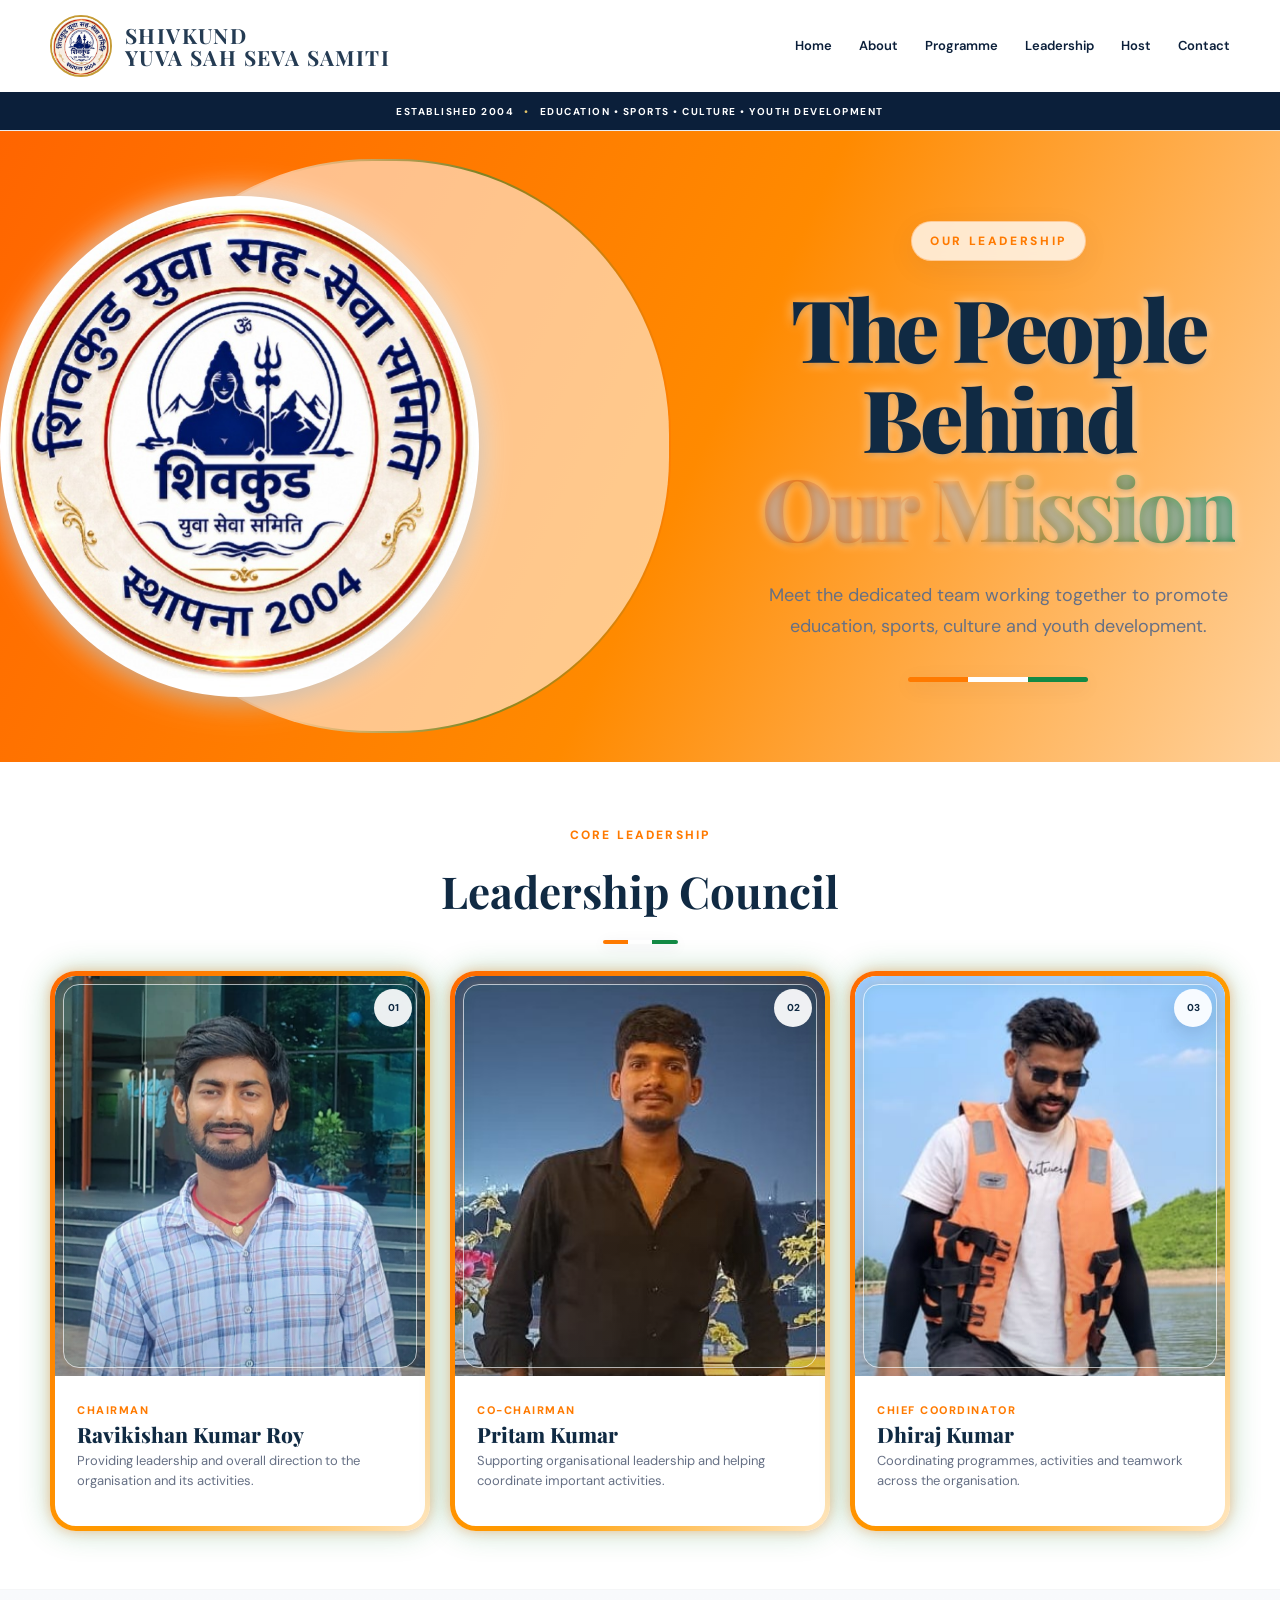
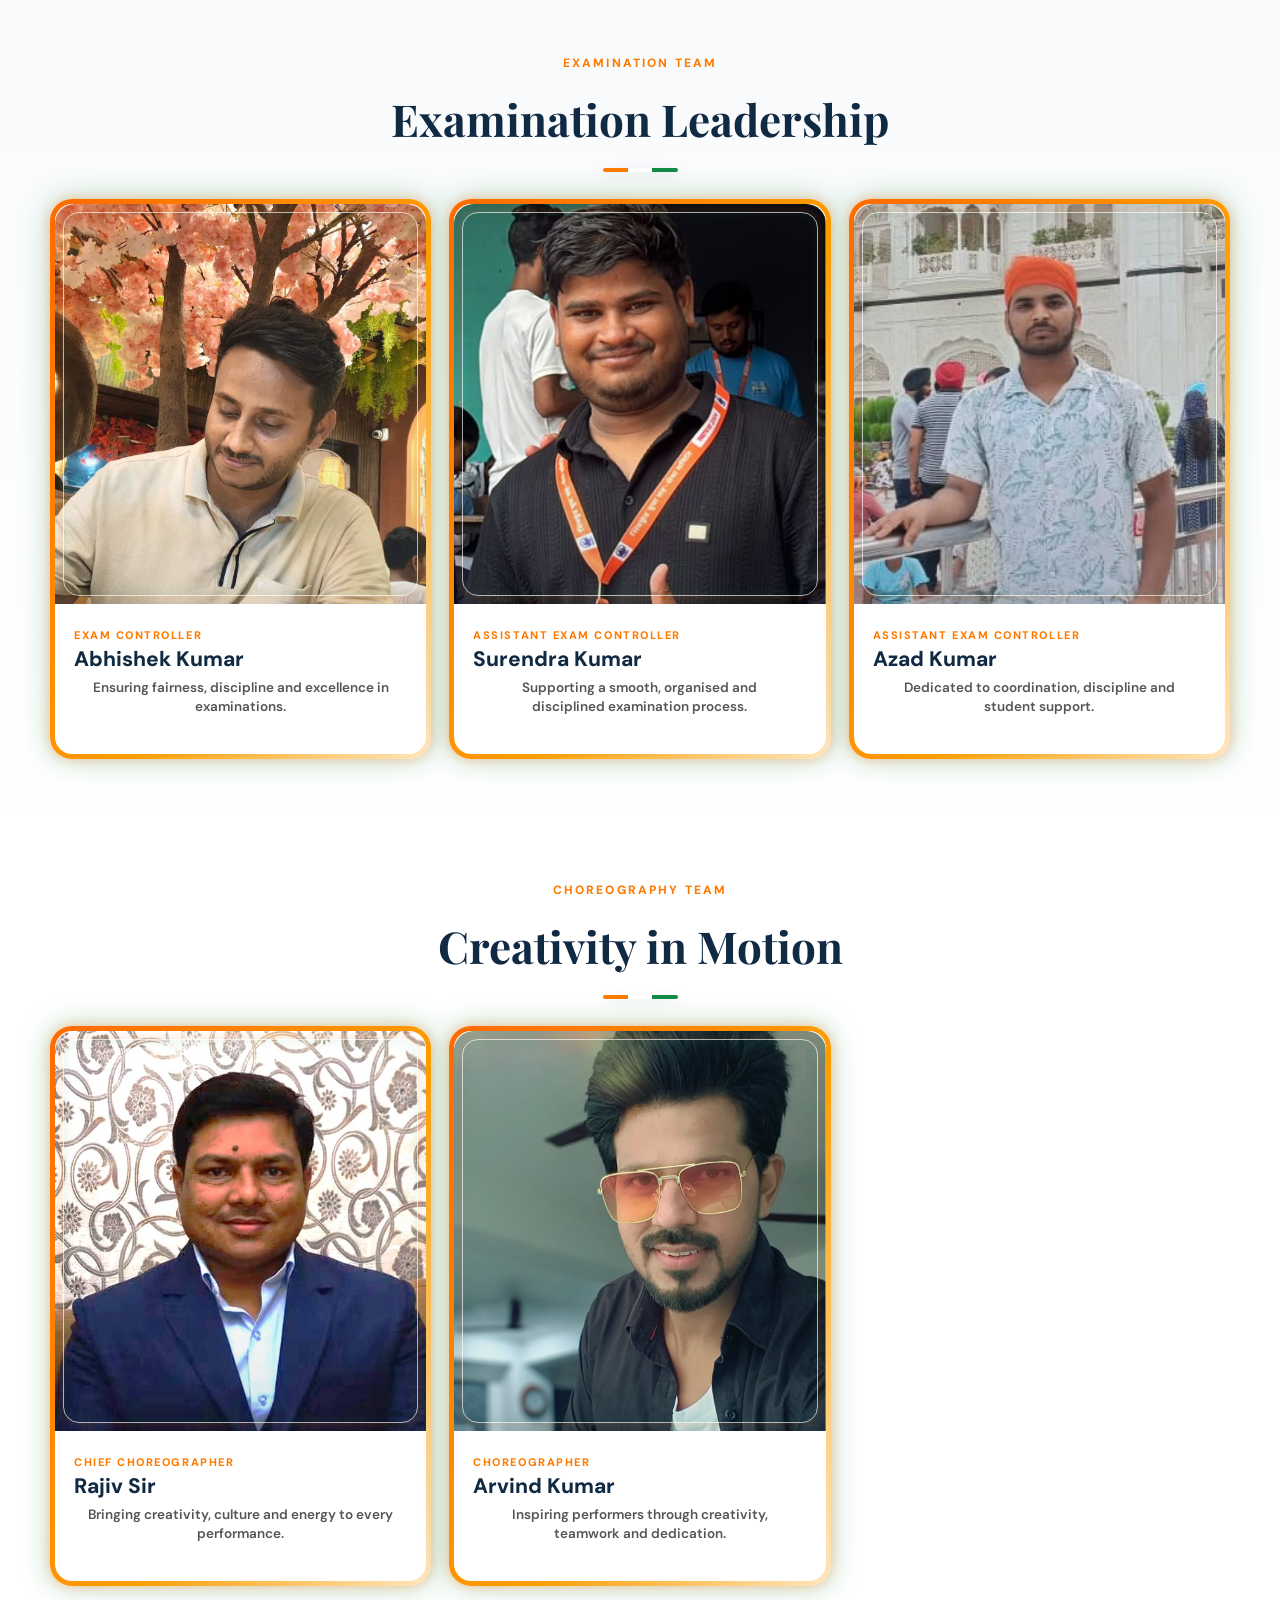
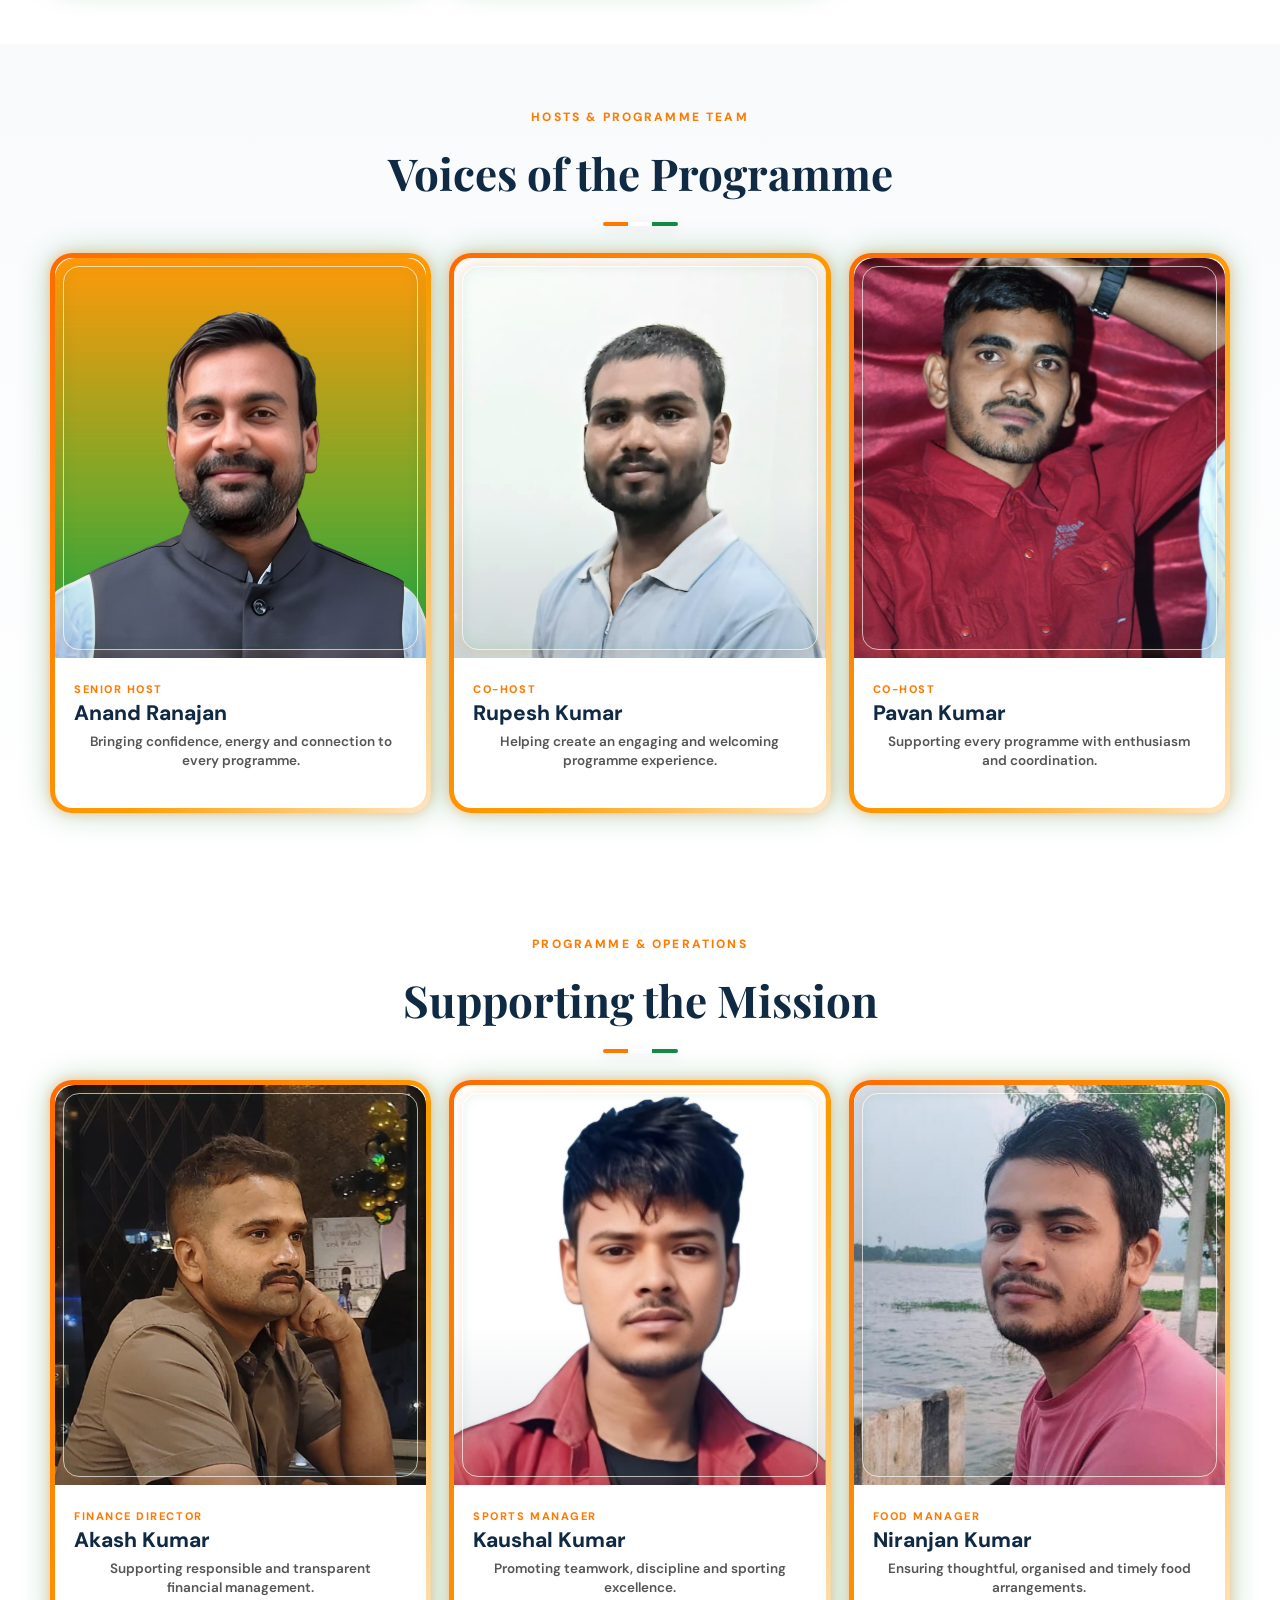
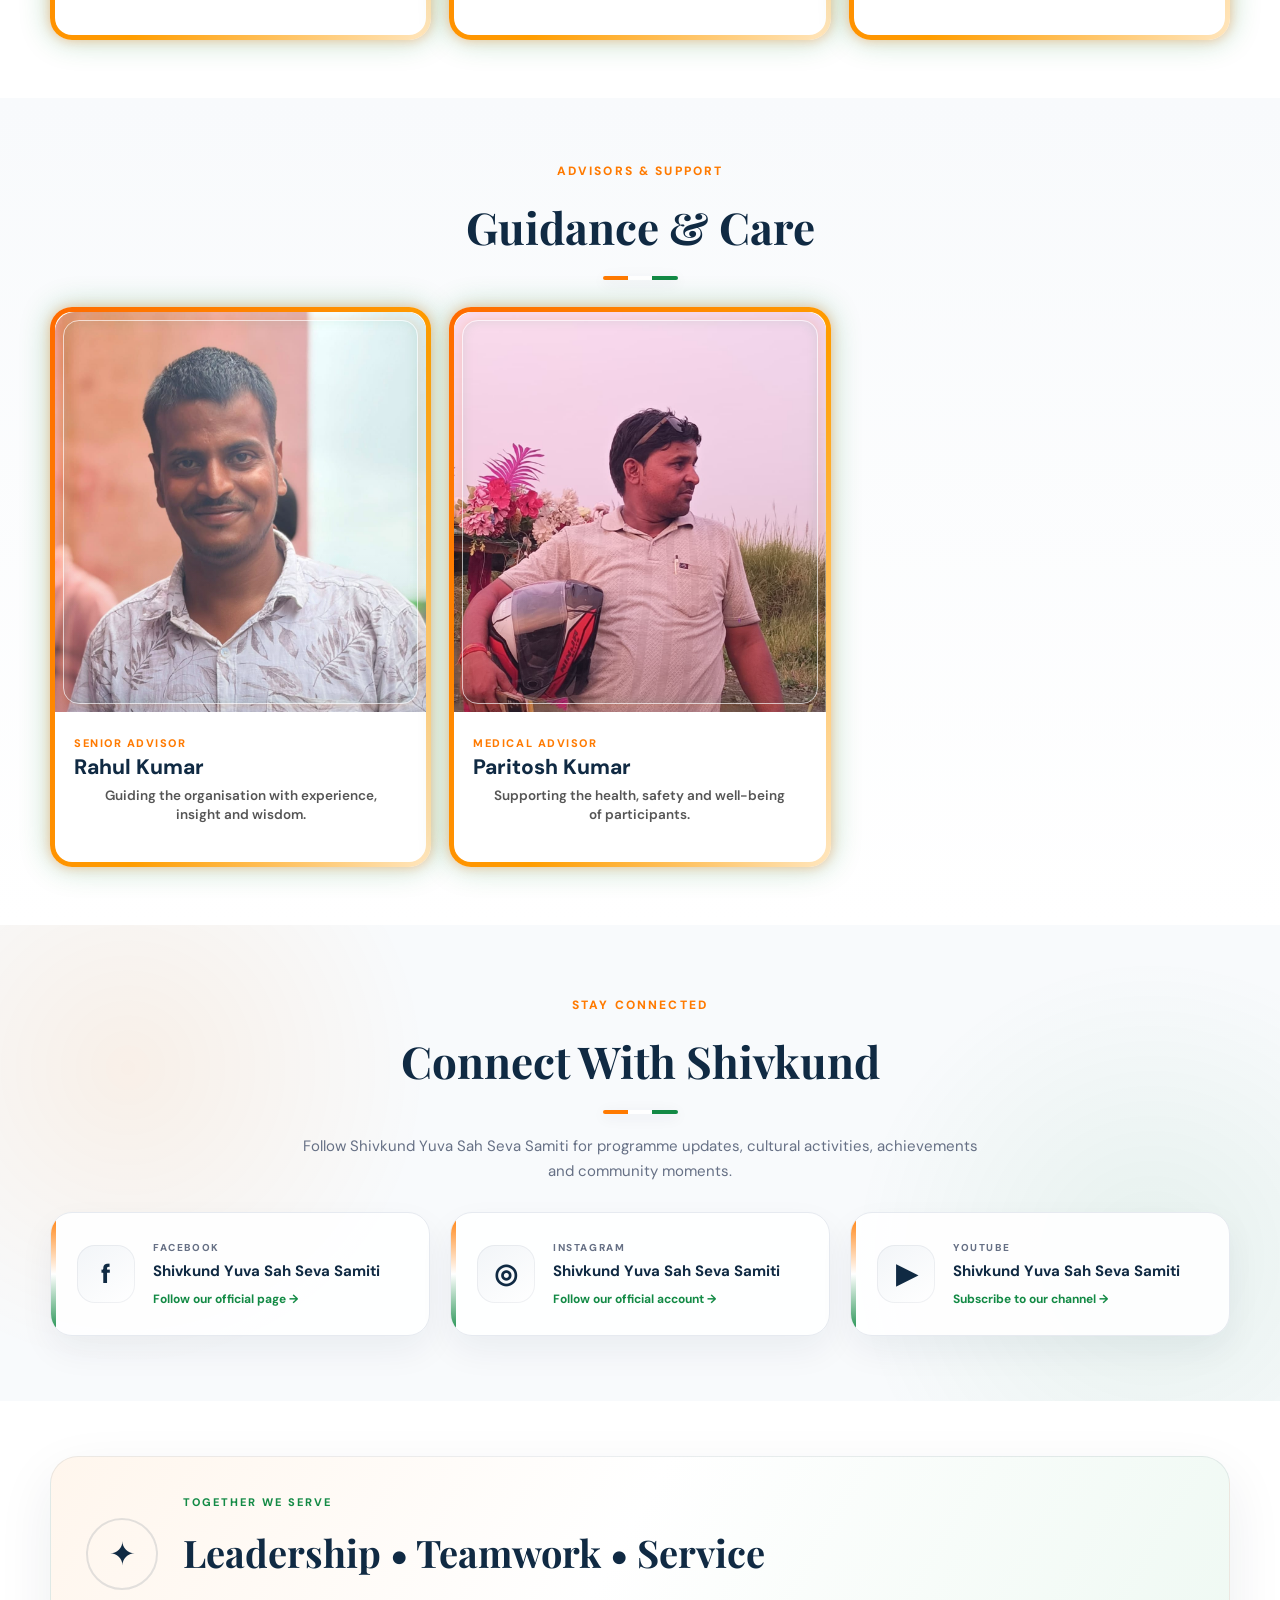
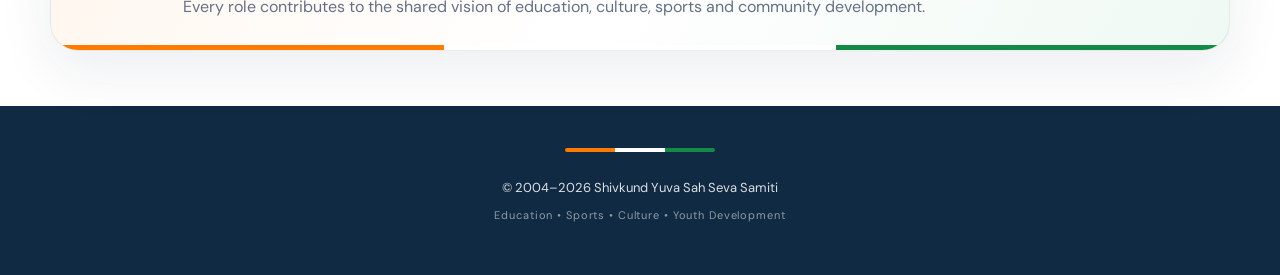
==== commit 8a57f3b8: "Update leadership.html" ====
--- a/leadership.html
+++ b/leadership.html
@@ -512,7 +512,7 @@
                     <div class="team-photo">
 
                         <img src="images/leadership/senior-host-anand-ranjan.jpeg"
-                             alt="Anand Ranajan - Senior Host"
+                             alt="Anand Ranjan - Senior Host"
                              loading="lazy">
 
                     </div>
@@ -992,4 +992,4 @@
 </script>
 
 </body>
-</html>+</html>
--- a/css/style.css
+++ b/css/style.css
@@ -6247,120 +6247,94 @@
 }
 
 
-/* =========================================================
-   MOBILE
-========================================================= */
-
-@media (max-width: 600px) {
-
+/* MOBILE — COMPACT HERO */
+@media screen and (max-width: 600px) {
     .premium-home-hero {
-
-        min-height: auto;
+        min-height: auto !important;
     }
 
     .premium-hero-container {
-
-        padding-top: 55px;
-        padding-bottom: 90px;
-
-        gap: 10px;
+        padding: 24px 16px 48px !important;
+        gap: 14px !important;
     }
 
     .hero-established-badge {
-
-        font-size: 9px;
-
-        letter-spacing: 2px;
+        font-size: 9px !important;
+        letter-spacing: 1px !important;
     }
 
     .premium-hero-eyebrow {
-
-        font-size: 10px;
-
-        letter-spacing: 2px;
+        font-size: 10px !important;
+        letter-spacing: 1px !important;
     }
 
     .premium-hero-content h1 {
-
-        font-size: clamp(40px, 12vw, 58px);
-
-        letter-spacing: -1px;
+        font-size: clamp(28px, 7vw, 38px) !important;
+        line-height: 1.15 !important;
+        letter-spacing: -0.5px !important;
     }
 
     .premium-hero-description {
-
-        font-size: 14px;
-
-        line-height: 1.65;
-
-        margin-top: 22px;
+        font-size: 13px !important;
+        line-height: 1.5 !important;
+        margin-top: 12px !important;
     }
 
     .premium-hero-actions {
-
-        flex-direction: column;
-
-        width: 100%;
-
-        margin-top: 26px;
+        flex-direction: column !important;
+        width: 100% !important;
+        gap: 8px !important;
+        margin-top: 14px !important;
     }
 
     .hero-primary-button,
     .hero-secondary-button {
-
-        width: 100%;
-
-        max-width: 330px;
+        width: 100% !important;
+        max-width: 300px !important;
+        box-sizing: border-box !important;
     }
 
     .premium-hero-values {
-
-        gap: 14px;
-
-        margin-top: 32px;
+        gap: 10px !important;
+        margin-top: 16px !important;
+        flex-wrap: wrap !important;
     }
 
     .hero-value {
-
-        min-width: 70px;
+        min-width: 60px !important;
     }
 
     .hero-value strong {
-
-        font-size: 9px;
+        font-size: 9px !important;
     }
 
     .premium-hero-visual {
-
-        min-height: 350px;
-
-        margin-top: 10px;
+        min-height: 0 !important;
+        margin-top: 0 !important;
+        padding: 0 !important;
     }
 
     .hero-logo-orbit {
-
-        width: min(310px, 82vw);
+        width: min(150px, 42vw) !important;
+        height: min(150px, 42vw) !important;
+        margin: 0 auto !important;
     }
 
     .hero-visual-caption {
-
-        margin-top: -8px;
+        margin-top: 4px !important;
     }
 
     .premium-hero-bottom {
-
-        bottom: 14px;
-
-        gap: 8px;
+        bottom: 6px !important;
+        gap: 6px !important;
     }
 
     .premium-hero-bottom p {
-
-        font-size: 8px;
-
-        letter-spacing: 0.8px;
-    }
-}
+        font-size: 8px !important;
+        letter-spacing: 0.5px !important;
+    }
+}
+
 /* =========================================================
    HOMEPAGE HERO — FINAL DESKTOP POSITION
 ========================================================= */
@@ -9664,3 +9638,885 @@
         transform: none;
     }
 }
+
+/* =========================================
+   SHIVKUND — MOBILE HERO IMPROVEMENT
+   Keeps desktop styling unchanged
+========================================= */
+
+@media (max-width: 768px) {
+
+    /* Make the hero shorter and more compact */
+    .hero {
+        min-height: auto;
+        padding: 36px 0 30px;
+    }
+
+    /* Stack content and card neatly */
+    .hero-grid {
+        grid-template-columns: 1fr;
+        gap: 26px;
+    }
+
+    /* Improve label readability */
+    .hero-label {
+        font-size: 12px;
+        line-height: 1.6;
+        letter-spacing: 1.2px;
+        margin-bottom: 12px;
+    }
+
+    /* Larger, clearer main heading */
+    .hero h1 {
+        max-width: 100%;
+        font-size: clamp(34px, 8vw, 44px);
+        line-height: 1.15;
+        letter-spacing: -0.7px;
+        overflow-wrap: break-word;
+    }
+
+    /* Darker and easier-to-read paragraph */
+    .hero-content > p {
+        margin-top: 16px;
+        font-size: 16px;
+        line-height: 1.75;
+        color: #26364b;
+    }
+
+    /* Reduce excess button spacing */
+    .hero-buttons {
+        margin-top: 22px;
+        gap: 12px;
+    }
+
+    .btn {
+        min-height: 48px;
+        padding: 0 18px;
+        font-size: 14px;
+    }
+
+    /* Keep the blue committee card, but make it compact */
+    .hero-card {
+        border-radius: 20px;
+    }
+
+    .hero-card-top {
+        padding: 17px 18px;
+        font-size: 11px;
+        line-height: 1.6;
+        letter-spacing: 1px;
+        gap: 10px;
+        flex-wrap: wrap;
+    }
+
+    .hero-card-main {
+        grid-template-columns: 70px minmax(0, 1fr);
+        gap: 15px;
+        padding: 27px 18px;
+        align-items: start;
+    }
+
+    .hero-number {
+        font-size: 58px;
+        line-height: 0.95;
+    }
+
+    .hero-card-main h3 {
+        font-size: 23px;
+        line-height: 1.3;
+        overflow-wrap: break-word;
+    }
+
+    .hero-card-main p {
+        margin-top: 10px;
+        font-size: 14px;
+        line-height: 1.65;
+        color: #f0f3f8;
+    }
+
+    /* Enlarge the three bottom statistics */
+    .hero-card-bottom div {
+        padding: 16px 5px;
+    }
+
+    .hero-card-bottom strong {
+        font-size: 23px;
+    }
+
+    .hero-card-bottom span {
+        margin-top: 6px;
+        font-size: 10px;
+        line-height: 1.5;
+        letter-spacing: 0.4px;
+        overflow-wrap: anywhere;
+    }
+
+    /* Reduce decorative animation workload on phones */
+    .hero-decoration {
+        animation: none;
+        pointer-events: none;
+    }
+}
+
+/* Extra-small phones */
+@media (max-width: 380px) {
+
+    .hero {
+        padding-top: 26px;
+        padding-bottom: 24px;
+    }
+
+    .hero h1 {
+        font-size: 32px;
+    }
+
+    .hero-card-main {
+        grid-template-columns: 56px minmax(0, 1fr);
+        gap: 12px;
+        padding: 23px 14px;
+    }
+
+    .hero-number {
+        font-size: 48px;
+    }
+
+    .hero-card-main h3 {
+        font-size: 21px;
+    }
+
+    .hero-card-bottom span {
+        font-size: 9px;
+    }
+}
+
+/* =========================================
+   FIX MOBILE HERO TEXT OVERFLOW
+========================================= */
+
+@media (max-width: 768px) {
+
+    .hero,
+    .hero-grid,
+    .hero-content,
+    .hero-card {
+        min-width: 0;
+        max-width: 100%;
+        box-sizing: border-box;
+    }
+
+    .hero {
+        overflow: hidden;
+    }
+
+    .hero-grid {
+        grid-template-columns: minmax(0, 1fr);
+        width: 100%;
+        gap: 24px;
+    }
+
+    /* Keep the committee name inside the screen */
+    .hero-content h1 {
+        width: 100%;
+        max-width: 100%;
+        font-size: clamp(30px, 8vw, 40px);
+        line-height: 1.14;
+        letter-spacing: -0.5px;
+        overflow-wrap: anywhere;
+        word-break: normal;
+    }
+
+    /* Prevent long words and paragraphs from overflowing */
+    .hero-content > p {
+        width: 100%;
+        max-width: 100%;
+        box-sizing: border-box;
+        font-size: 16px;
+        line-height: 1.7;
+        overflow-wrap: break-word;
+    }
+
+    .hero-label {
+        max-width: 100%;
+        font-size: 11px;
+        letter-spacing: 1px;
+    }
+
+    /* Keep the blue card within the viewport */
+    .hero-card {
+        width: 100%;
+    }
+}
+
+@media (max-width: 380px) {
+    .hero-content h1 {
+        font-size: 29px;
+        letter-spacing: -0.4px;
+    }
+}
+
+/* =========================================
+   SHIVKUND PREMIUM HERO — COMPACT LAYOUT
+========================================= */
+
+.premium-home-hero {
+    min-height: 0 !important;
+    height: auto !important;
+    padding-top: 36px !important;
+    padding-bottom: 20px !important;
+    overflow: hidden;
+}
+
+.premium-hero-container {
+    min-height: 0 !important;
+    gap: 30px !important;
+    align-items: center;
+}
+
+.premium-hero-content {
+    min-width: 0;
+}
+
+.hero-established-badge {
+    margin-bottom: 12px !important;
+    font-size: 10px !important;
+}
+
+.hero-committee-name {
+    max-width: 100%;
+    font-size: clamp(20px, 2.1vw, 30px) !important;
+    line-height: 1.2 !important;
+    letter-spacing: 0.5px !important;
+    overflow-wrap: anywhere;
+}
+
+.premium-hero-content h1 {
+    margin-top: 12px !important;
+    font-size: clamp(34px, 4vw, 56px) !important;
+    line-height: 1.04 !important;
+    letter-spacing: -1px !important;
+}
+
+.premium-hero-description {
+    margin-top: 14px !important;
+    font-size: 14px !important;
+    line-height: 1.65 !important;
+}
+
+.premium-hero-actions {
+    margin-top: 20px !important;
+    gap: 10px !important;
+}
+
+.premium-hero-values {
+    margin-top: 22px !important;
+}
+
+.premium-hero-visual {
+    min-width: 0;
+}
+
+.hero-logo-orbit {
+    width: min(100%, 390px) !important;
+    aspect-ratio: 1 / 1;
+    margin-inline: auto;
+}
+
+.hero-logo-frame {
+    max-width: 100%;
+    max-height: 100%;
+}
+
+.hero-visual-caption {
+    margin-top: 12px !important;
+}
+
+.premium-hero-bottom {
+    margin-top: 16px !important;
+    padding-top: 10px !important;
+}
+
+/* Mobile layout */
+@media (max-width: 768px) {
+    .premium-home-hero {
+        padding: 16px 0 12px !important;
+    }
+
+    .premium-hero-container {
+        grid-template-columns: minmax(0, 1fr) !important;
+        gap: 16px !important;
+        width: 100%;
+        padding-inline: 18px;
+        box-sizing: border-box;
+    }
+
+    .hero-established-badge {
+        margin-bottom: 8px !important;
+        font-size: 9px !important;
+        letter-spacing: 1px !important;
+    }
+
+    .hero-committee-name {
+        font-size: clamp(17px, 4.8vw, 22px) !important;
+        line-height: 1.2 !important;
+        letter-spacing: 0 !important;
+    }
+
+    .premium-hero-content h1 {
+        margin-top: 8px !important;
+        font-size: clamp(27px, 7vw, 36px) !important;
+        line-height: 1.04 !important;
+        letter-spacing: -0.5px !important;
+    }
+
+    .premium-hero-description {
+        margin-top: 10px !important;
+        font-size: 13px !important;
+        line-height: 1.5 !important;
+    }
+
+    .premium-hero-actions {
+        margin-top: 14px !important;
+        gap: 8px !important;
+    }
+
+    .premium-hero-values {
+        margin-top: 14px !important;
+    }
+
+    .premium-hero-visual {
+        width: 100%;
+    }
+
+    .hero-logo-orbit {
+        width: min(54vw, 190px) !important;
+        margin-inline: auto;
+    }
+
+    .hero-visual-caption {
+        margin-top: 6px !important;
+        font-size: 10px !important;
+        text-align: center;
+    }
+
+    .premium-hero-bottom {
+        margin-top: 10px !important;
+        padding: 8px 12px 0 !important;
+        text-align: center;
+    }
+
+    .premium-hero-bottom p {
+        font-size: 10px !important;
+        line-height: 1.4 !important;
+    }
+}
+
+/* Small phones */
+@media (max-width: 380px) {
+    .premium-hero-container {
+        padding-inline: 14px;
+    }
+
+    .premium-hero-content h1 {
+        font-size: 26px !important;
+    }
+
+    .hero-logo-orbit {
+        width: 145px !important;
+    }
+}
+
+/* FIX: FORCE LOGO AREA TO BE COMPACT ON PHONES */
+
+@media (max-width: 768px) {
+
+    .premium-home-hero .premium-hero-visual {
+        width: 100% !important;
+        height: auto !important;
+        min-height: 0 !important;
+        max-height: none !important;
+        padding: 0 !important;
+        margin: 0 auto !important;
+        display: flex !important;
+        flex-direction: column !important;
+        align-items: center !important;
+        justify-content: center !important;
+        gap: 6px !important;
+    }
+
+    .premium-home-hero .hero-logo-orbit {
+        position: relative !important;
+        width: 125px !important;
+        height: 125px !important;
+        min-width: 125px !important;
+        min-height: 125px !important;
+        max-width: 125px !important;
+        max-height: 125px !important;
+        aspect-ratio: 1 / 1 !important;
+        margin: 0 auto !important;
+        flex: 0 0 125px !important;
+    }
+
+    .premium-home-hero .hero-logo-frame {
+        position: absolute !important;
+        width: 76% !important;
+        height: 76% !important;
+        max-width: 76% !important;
+        max-height: 76% !important;
+        inset: 12% !important;
+        box-sizing: border-box !important;
+    }
+
+    .premium-home-hero .hero-logo-inner,
+    .premium-home-hero .hero-logo-inner img {
+        width: 100% !important;
+        height: 100% !important;
+        max-width: 100% !important;
+        max-height: 100% !important;
+        object-fit: contain !important;
+    }
+
+    .premium-home-hero .hero-logo-glow,
+    .premium-home-hero .hero-orbit {
+        max-width: 100% !important;
+        max-height: 100% !important;
+    }
+
+    .premium-home-hero .hero-visual-caption {
+        margin: 4px 0 0 !important;
+        padding: 0 !important;
+        font-size: 9px !important;
+        line-height: 1.4 !important;
+        text-align: center !important;
+    }
+}
+
+@media (max-width: 380px) {
+    .premium-home-hero .hero-logo-orbit {
+        width: 105px !important;
+        height: 105px !important;
+        min-width: 105px !important;
+        min-height: 105px !important;
+        max-width: 105px !important;
+        max-height: 105px !important;
+        flex-basis: 105px !important;
+    }
+}
+
+/* SHIVKUND HERO — MOBILE TEXT VISIBILITY FIX */
+@media screen and (max-width: 768px) {
+  .premium-home-hero .premium-hero-container {
+    gap: 12px !important;
+    padding-top: 18px !important;
+    padding-bottom: 18px !important;
+  }
+
+  .premium-home-hero .premium-hero-content {
+    width: 100% !important;
+    text-align: center !important;
+  }
+
+  .premium-home-hero .hero-established-badge {
+    font-size: 10px !important;
+    line-height: 1.4 !important;
+    padding: 6px 10px !important;
+  }
+
+  .premium-home-hero .hero-committee-name {
+    font-size: 12px !important;
+    line-height: 1.5 !important;
+    letter-spacing: 1px !important;
+    overflow-wrap: anywhere;
+  }
+
+  .premium-home-hero h1 {
+    font-size: clamp(25px, 7vw, 32px) !important;
+    line-height: 1.2 !important;
+    letter-spacing: -0.5px !important;
+    margin: 10px 0 !important;
+    overflow-wrap: normal !important;
+  }
+
+  .premium-home-hero .premium-hero-description {
+    font-size: 13px !important;
+    line-height: 1.6 !important;
+    max-width: 340px !important;
+    margin: 0 auto 14px !important;
+  }
+
+  .premium-home-hero .premium-hero-actions {
+    display: flex !important;
+    flex-direction: column !important;
+    align-items: stretch !important;
+    gap: 9px !important;
+    width: 100% !important;
+  }
+
+  .premium-home-hero .premium-hero-actions a {
+    font-size: 13px !important;
+    line-height: 1.4 !important;
+    padding: 11px 14px !important;
+    text-align: center !important;
+  }
+
+  .premium-home-hero .premium-hero-values {
+    font-size: 11px !important;
+    line-height: 1.7 !important;
+    text-align: center !important;
+  }
+}
+
+/* SHIVKUND — COMPACT STICKY MOBILE HEADER */
+@media screen and (max-width: 768px) {
+
+  /* Keep the main header compact while scrolling */
+  header,
+  .site-header,
+  .main-header,
+  .navbar {
+    min-height: 0 !important;
+  }
+
+  header .container,
+  .site-header .container,
+  .main-header .container {
+    padding-top: 4px !important;
+    padding-bottom: 4px !important;
+  }
+
+  /* Reduce logo size */
+  header img,
+  .site-header img,
+  .main-header img,
+  .navbar img {
+    max-height: 34px !important;
+    width: auto !important;
+    object-fit: contain !important;
+  }
+
+  /* Compact the name and navigation area */
+  .site-header,
+  .main-header,
+  header {
+    padding-top: 0 !important;
+    padding-bottom: 0 !important;
+  }
+
+  /* Hide the extra blue establishment strip on phones */
+  .hero-established-badge,
+.premium-home-hero .hero-established-badge{
+    /* Keep the badge in the hero; this is not the header strip. */
+  }
+}
+
+/* SHIVKUND — SLIM STICKY HEADER ON MOBILE */
+@media screen and (max-width: 768px) {
+
+  /* Keep the logo and name in a compact row */
+  header {
+    position: sticky !important;
+    top: 0 !important;
+    z-index: 9999 !important;
+    padding: 0 !important;
+  }
+
+  /* Compact the main header row */
+  header > .container,
+  header .header-inner,
+  header .nav-container,
+  header .navbar,
+  header .navigation-container {
+    min-height: 0 !important;
+    height: auto !important;
+    padding: 3px 10px !important;
+    margin: 0 !important;
+  }
+
+  /* Reduce logo size */
+  header img {
+    width: auto !important;
+    height: 30px !important;
+    max-height: 30px !important;
+    object-fit: contain !important;
+  }
+
+  /* Reduce excess spacing around the logo and name */
+  header .logo,
+  header .site-branding,
+  header .brand,
+  header .logo-container {
+    margin: 0 !important;
+    padding: 0 !important;
+    gap: 6px !important;
+  }
+
+  /* Blue strip appears at page opening */
+  header .established-bar {
+    display: block !important;
+    padding: 4px 0 !important;
+    font-size: 9px !important;
+    line-height: 1.3 !important;
+  }
+
+  /* Keep the strip compact */
+  header .established-inner {
+    padding: 0 8px !important;
+    gap: 4px !important;
+  }
+}
+
+/* SHIVKUND — ULTRA-COMPACT MOBILE HEADER */
+@media screen and (max-width: 768px) {
+
+  /* Main sticky header */
+  header {
+    position: sticky !important;
+    top: 0 !important;
+    z-index: 99999 !important;
+    padding: 0 !important;
+    margin: 0 !important;
+    min-height: 0 !important;
+  }
+
+  /* Hide the long blue establishment strip */
+  header .established-bar {
+    display: none !important;
+  }
+
+  /* Remove excess spacing in common header wrappers */
+  header .container,
+  header .header-inner,
+  header .nav-container,
+  header .navbar,
+  header .navigation-container,
+  header .logo-container,
+  header .site-branding {
+    min-height: 0 !important;
+    height: auto !important;
+    margin: 0 !important;
+    padding: 3px 8px !important;
+  }
+
+  /* Tiny logo */
+  header img {
+    width: 30px !important;
+    height: 30px !important;
+    max-width: 30px !important;
+    max-height: 30px !important;
+    object-fit: contain !important;
+  }
+
+  /* Compact branding */
+  header .logo,
+  header .brand,
+  header .site-title,
+  header .logo-text {
+    margin: 0 !important;
+    padding: 0 !important;
+    gap: 5px !important;
+    line-height: 1.1 !important;
+  }
+
+  /* Keep the committee name readable but small */
+  header h1,
+  header h2,
+  header .site-name,
+  header .brand-name {
+    font-size: 11px !important;
+    line-height: 1.15 !important;
+    margin: 0 !important;
+    padding: 0 !important;
+  }
+
+  /* Shrink navigation spacing */
+  header nav,
+  header nav a,
+  header button {
+    margin-top: 0 !important;
+    margin-bottom: 0 !important;
+  }
+}
+
+/* MOBILE: REMOVE EXTRA HEIGHT FROM LOGO + NAME BOX */
+@media screen and (max-width: 768px) {
+  header .container,
+  header .header-inner,
+  header .nav-container,
+  header .navbar,
+  header .navigation-container {
+    min-height: 0 !important;
+    height: auto !important;
+    padding-top: 0 !important;
+    padding-bottom: 0 !important;
+    margin-top: 0 !important;
+    margin-bottom: 0 !important;
+  }
+
+  header .logo,
+  header .brand,
+  header .logo-container,
+  header .site-branding {
+    display: flex !important;
+    align-items: center !important;
+    min-height: 0 !important;
+    height: 34px !important;
+    padding: 0 !important;
+    margin: 0 !important;
+  }
+
+  header img {
+    width: 30px !important;
+    height: 30px !important;
+    max-height: 30px !important;
+    object-fit: contain !important;
+  }
+
+  header .established-bar {
+    display: none !important;
+  }
+}
+
+/* MOBILE — CENTER HERO BUTTONS */
+@media screen and (max-width: 600px) {
+    .premium-home-hero .premium-hero-actions {
+        display: flex !important;
+        flex-direction: column !important;
+        align-items: center !important;
+        justify-content: center !important;
+        width: 100% !important;
+        margin-left: auto !important;
+        margin-right: auto !important;
+        box-sizing: border-box !important;
+    }
+
+    .premium-home-hero .hero-primary-button,
+    .premium-home-hero .hero-secondary-button {
+        display: flex !important;
+        align-items: center !important;
+        justify-content: center !important;
+        width: 100% !important;
+        max-width: 300px !important;
+        margin-left: auto !important;
+        margin-right: auto !important;
+        box-sizing: border-box !important;
+        text-align: center !important;
+    }
+}
+/* =========================================
+   SHIVKUND — MOBILE HERO SIZE FIX
+========================================= */
+
+@media screen and (max-width: 600px) {
+
+    .premium-home-hero {
+        min-height: auto !important;
+        height: auto !important;
+        padding-top: 45px !important;
+        padding-bottom: 45px !important;
+        align-items: center !important;
+        box-sizing: border-box !important;
+    }
+
+    .premium-home-hero .premium-hero-container {
+        width: 100% !important;
+        max-width: 100% !important;
+        padding-left: 20px !important;
+        padding-right: 20px !important;
+        box-sizing: border-box !important;
+    }
+
+}
+
+/* ============================================
+   SHIVKUND — PREMIUM MOBILE HERO & TEXT FIX
+   Desktop design remains unchanged
+============================================ */
+
+@media screen and (max-width: 600px) {
+
+    /* Remove forced full-screen hero */
+    .premium-home-hero {
+        min-height: 0 !important;
+        height: auto !important;
+        padding: 0 !important;
+        align-items: flex-start !important;
+    }
+
+    /* Fix desktop grid on mobile */
+    .premium-hero-container {
+        display: grid !important;
+        grid-template-columns: minmax(0, 1fr) !important;
+        width: 100% !important;
+        max-width: 100% !important;
+        gap: 24px !important;
+        padding: 28px 18px 32px !important;
+        margin: 0 auto !important;
+        align-items: start !important;
+        box-sizing: border-box !important;
+    }
+
+    .premium-hero-container > * {
+        min-width: 0 !important;
+    }
+
+    /* Hero content */
+    .premium-hero-content {
+        width: 100% !important;
+        max-width: 100% !important;
+    }
+
+    /* Main heading */
+    .premium-hero-content h1 {
+        font-size: clamp(30px, 8vw, 36px) !important;
+        line-height: 1.15 !important;
+        letter-spacing: -0.6px !important;
+        margin: 0 0 14px !important;
+    }
+
+    /* Small heading above main heading */
+    .premium-hero-eyebrow {
+        font-size: 12px !important;
+        letter-spacing: 1.5px !important;
+        line-height: 1.5 !important;
+        margin-bottom: 10px !important;
+    }
+
+    /* Established badge */
+    .hero-established-badge {
+        font-size: 10px !important;
+        letter-spacing: 1.5px !important;
+        gap: 8px !important;
+        margin-bottom: 14px !important;
+    }
+
+    /* Description */
+    .premium-hero-description {
+        max-width: 100% !important;
+        font-size: 16px !important;
+        line-height: 1.7 !important;
+        margin-top: 16px !important;
+    }
+
+    /* Hero buttons */
+    .premium-home-hero .premium-hero-actions {
+        display: flex !important;
+        flex-direction: column !important;
+        align-items: center !important;
+        justify-content: center !important;
+        gap: 12px !important;
+        width: 100% !important;
+        margin: 22px auto 0 !important;
+    }
+
+    .premium-home-hero .hero-primary-button,
+    .premium-home-hero .hero-secondary-button {
+        width: 100% !important;
+        max-width: 300px !important;
+        min-height: 48px !important;
+        font-size: 16px !important;
+        margin: 0 auto !important;
+        box-sizing: border-box !important;
+        justify-content: center !important;
+        text-align: center !important;
+    }
+}
+
--- a/css/leadership.css
+++ b/css/leadership.css
@@ -3492,3 +3492,56 @@
         height: 78% !important;
     }
 }
+
+/* =========================================
+   MOBILE PERFORMANCE FIX
+   Shivkund Leadership Page
+========================================= */
+
+@media (max-width: 768px) {
+
+    /* Stop costly image effects during scrolling */
+    .leader-card:hover .leader-photo img,
+    .team-card:hover .team-photo img {
+        transform: none !important;
+        filter: none !important;
+    }
+
+    .leader-photo img,
+    .team-photo img {
+        transition: none !important;
+        transform: none !important;
+        filter: none !important;
+    }
+
+    /* Disable animated decorative glows */
+    .glow-orange,
+    .glow-green {
+        animation: none !important;
+        filter: none !important;
+    }
+
+    /* Reduce mobile graphics rendering work */
+    .leadership-label,
+    .leader-number {
+        backdrop-filter: none !important;
+        -webkit-backdrop-filter: none !important;
+    }
+
+    /* Prevent hover effects from triggering on touch */
+    .leader-card:hover,
+    .team-card:hover {
+        transform: none !important;
+    }
+}
+
+/* Respect reduced-motion preferences */
+@media (prefers-reduced-motion: reduce) {
+    .leadership-page *,
+    .leadership-page *::before,
+    .leadership-page *::after {
+        animation: none !important;
+        transition: none !important;
+        scroll-behavior: auto !important;
+    }
+}
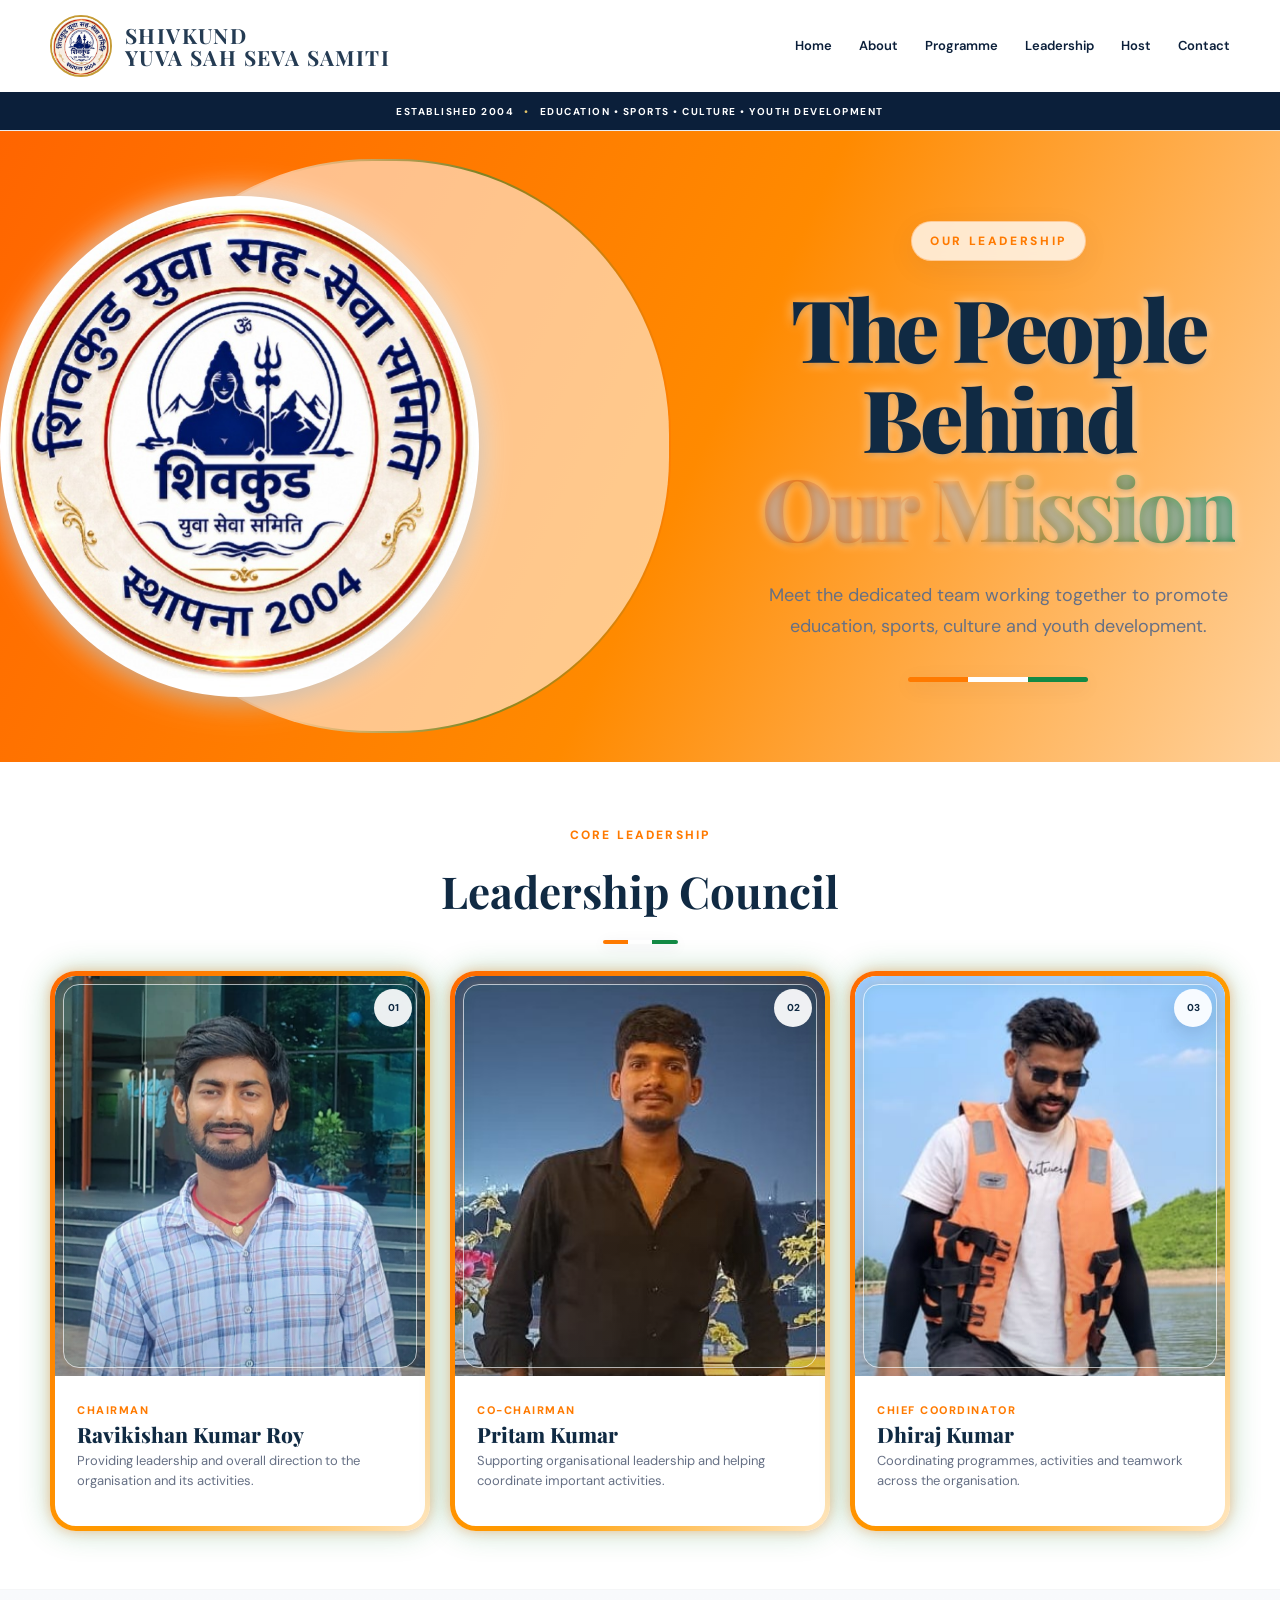
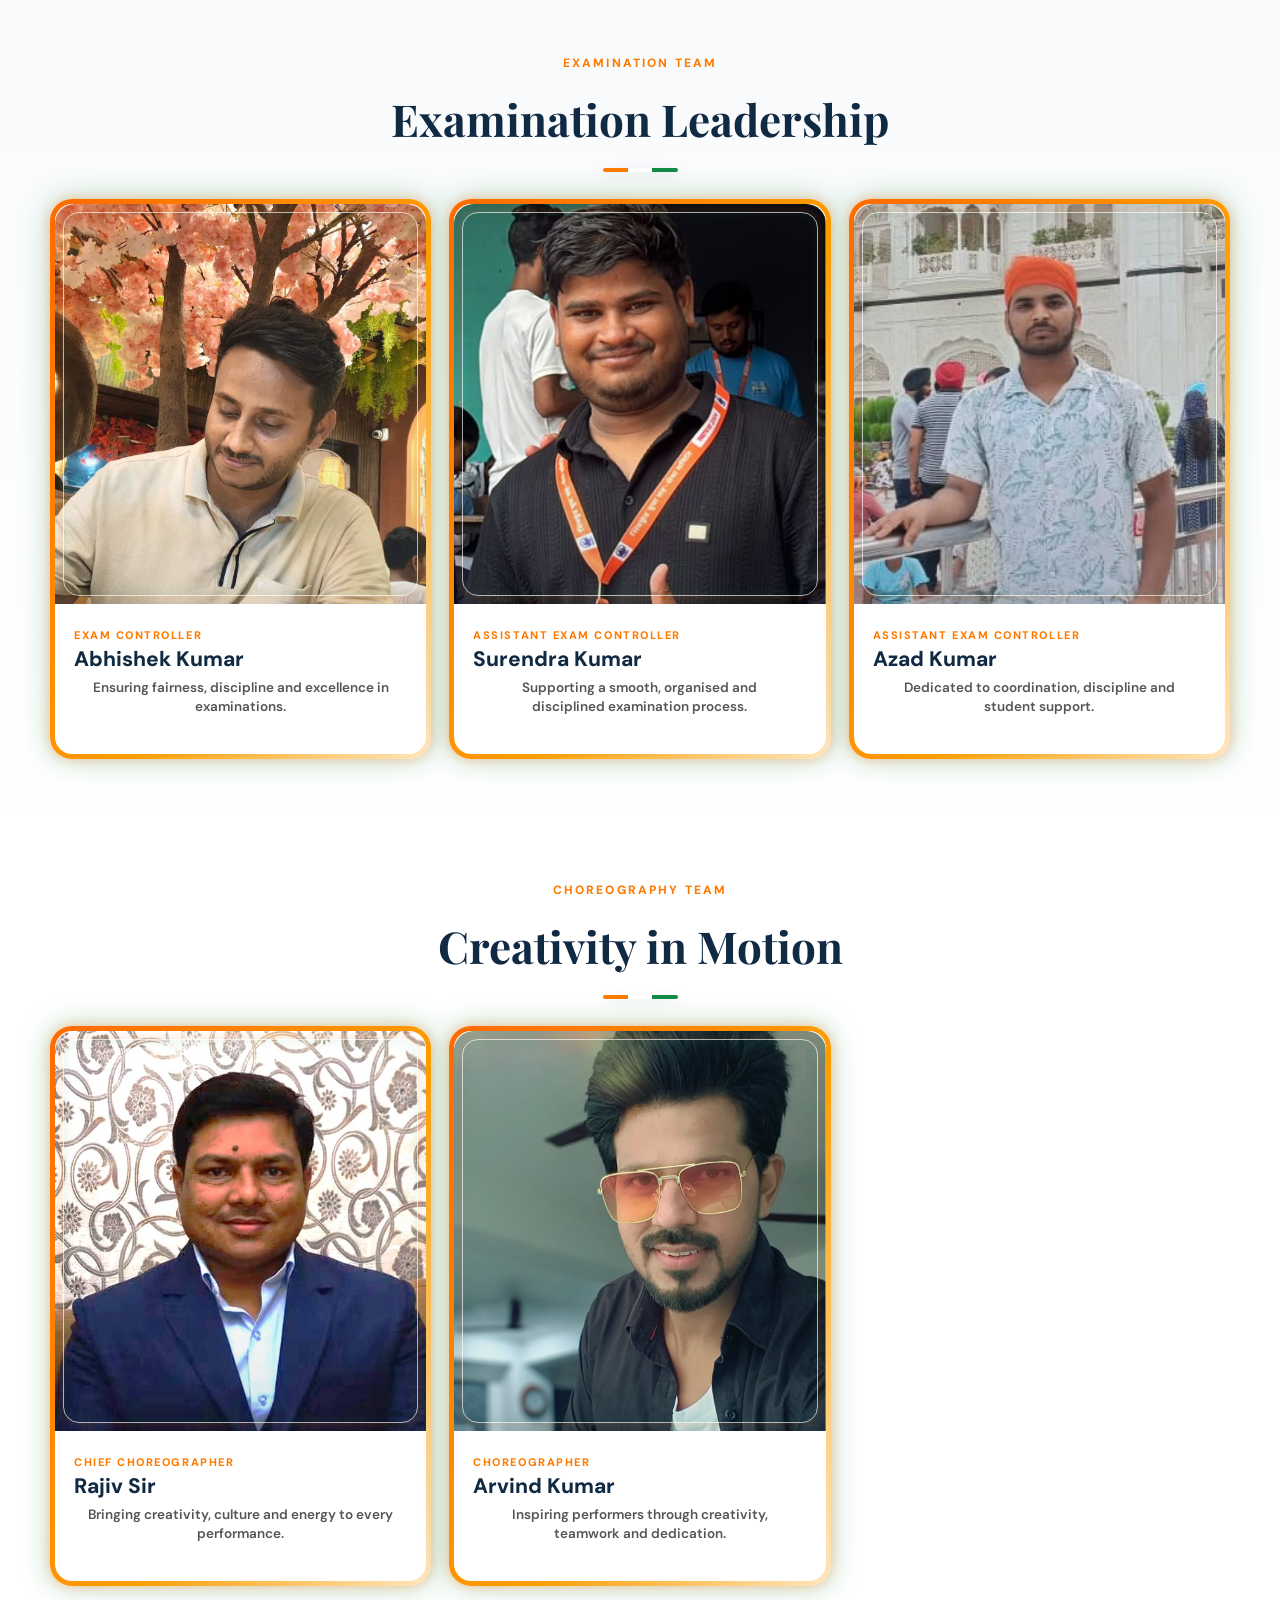
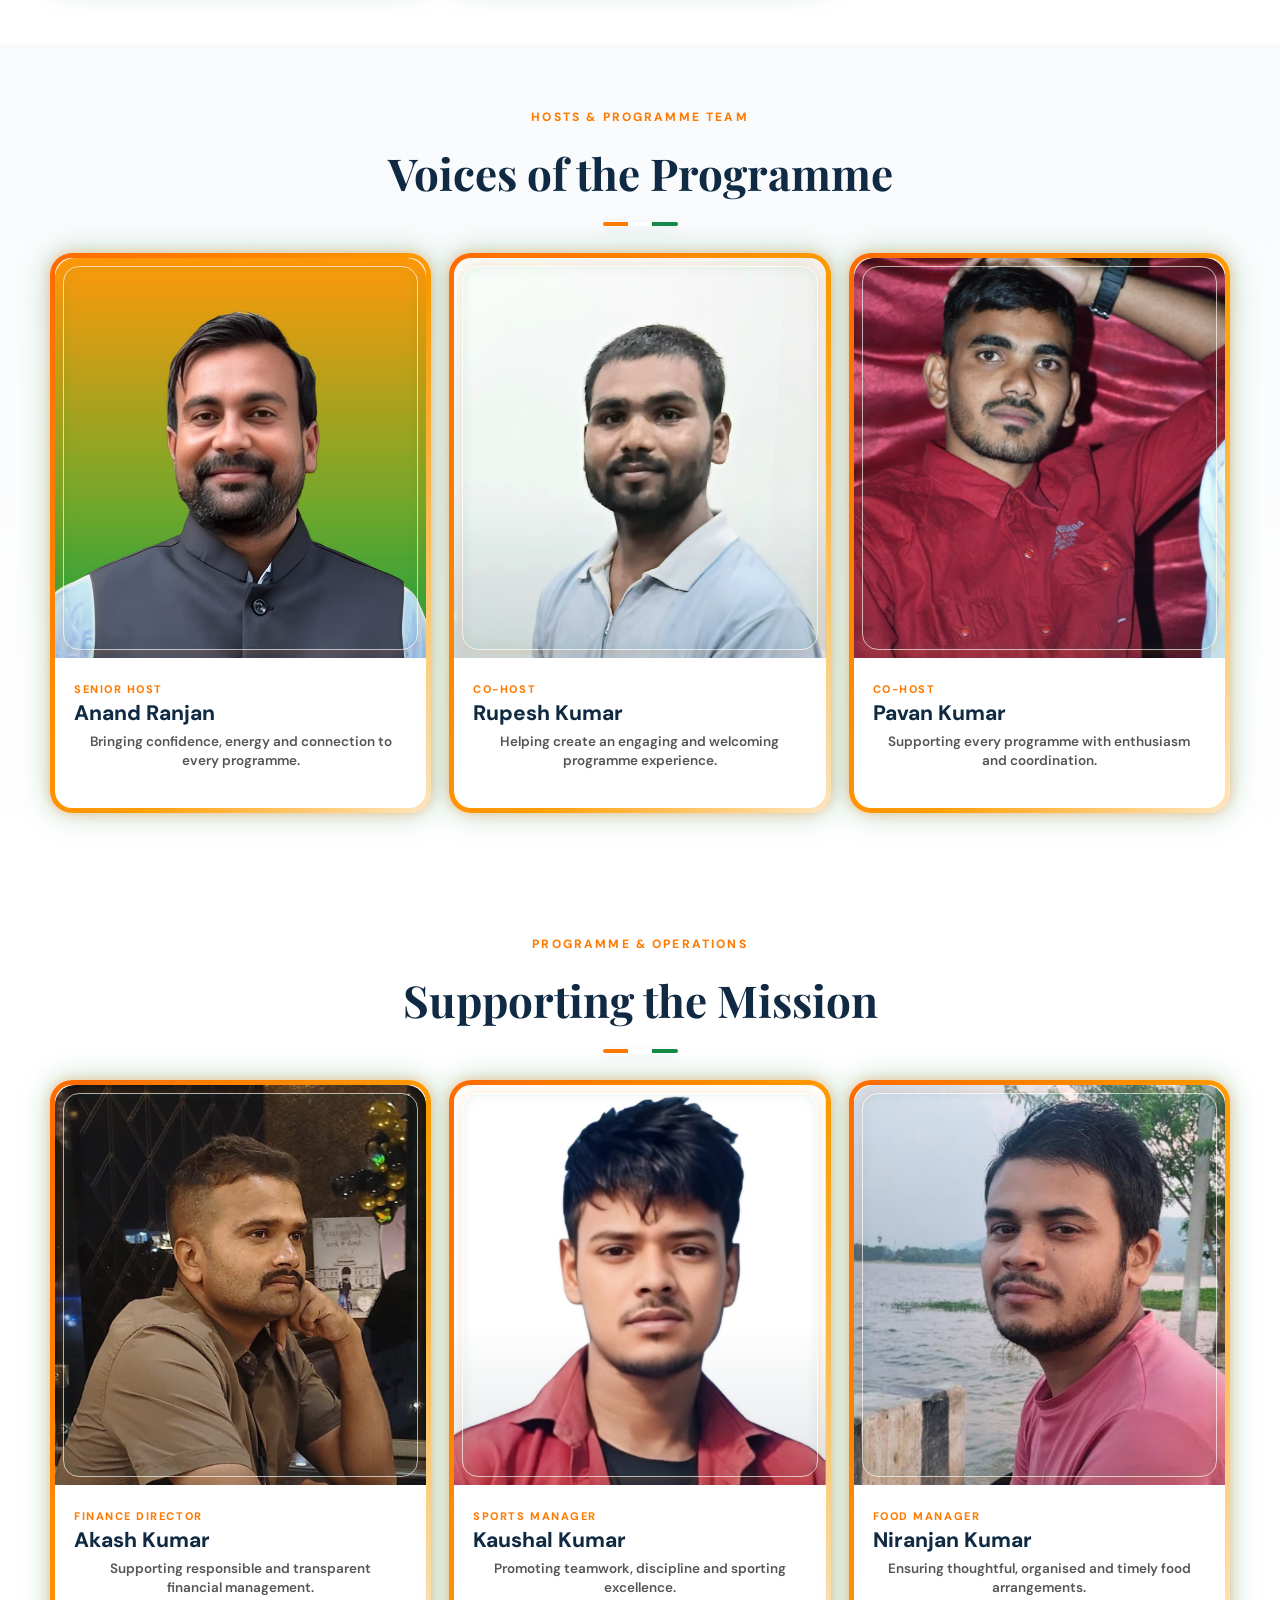
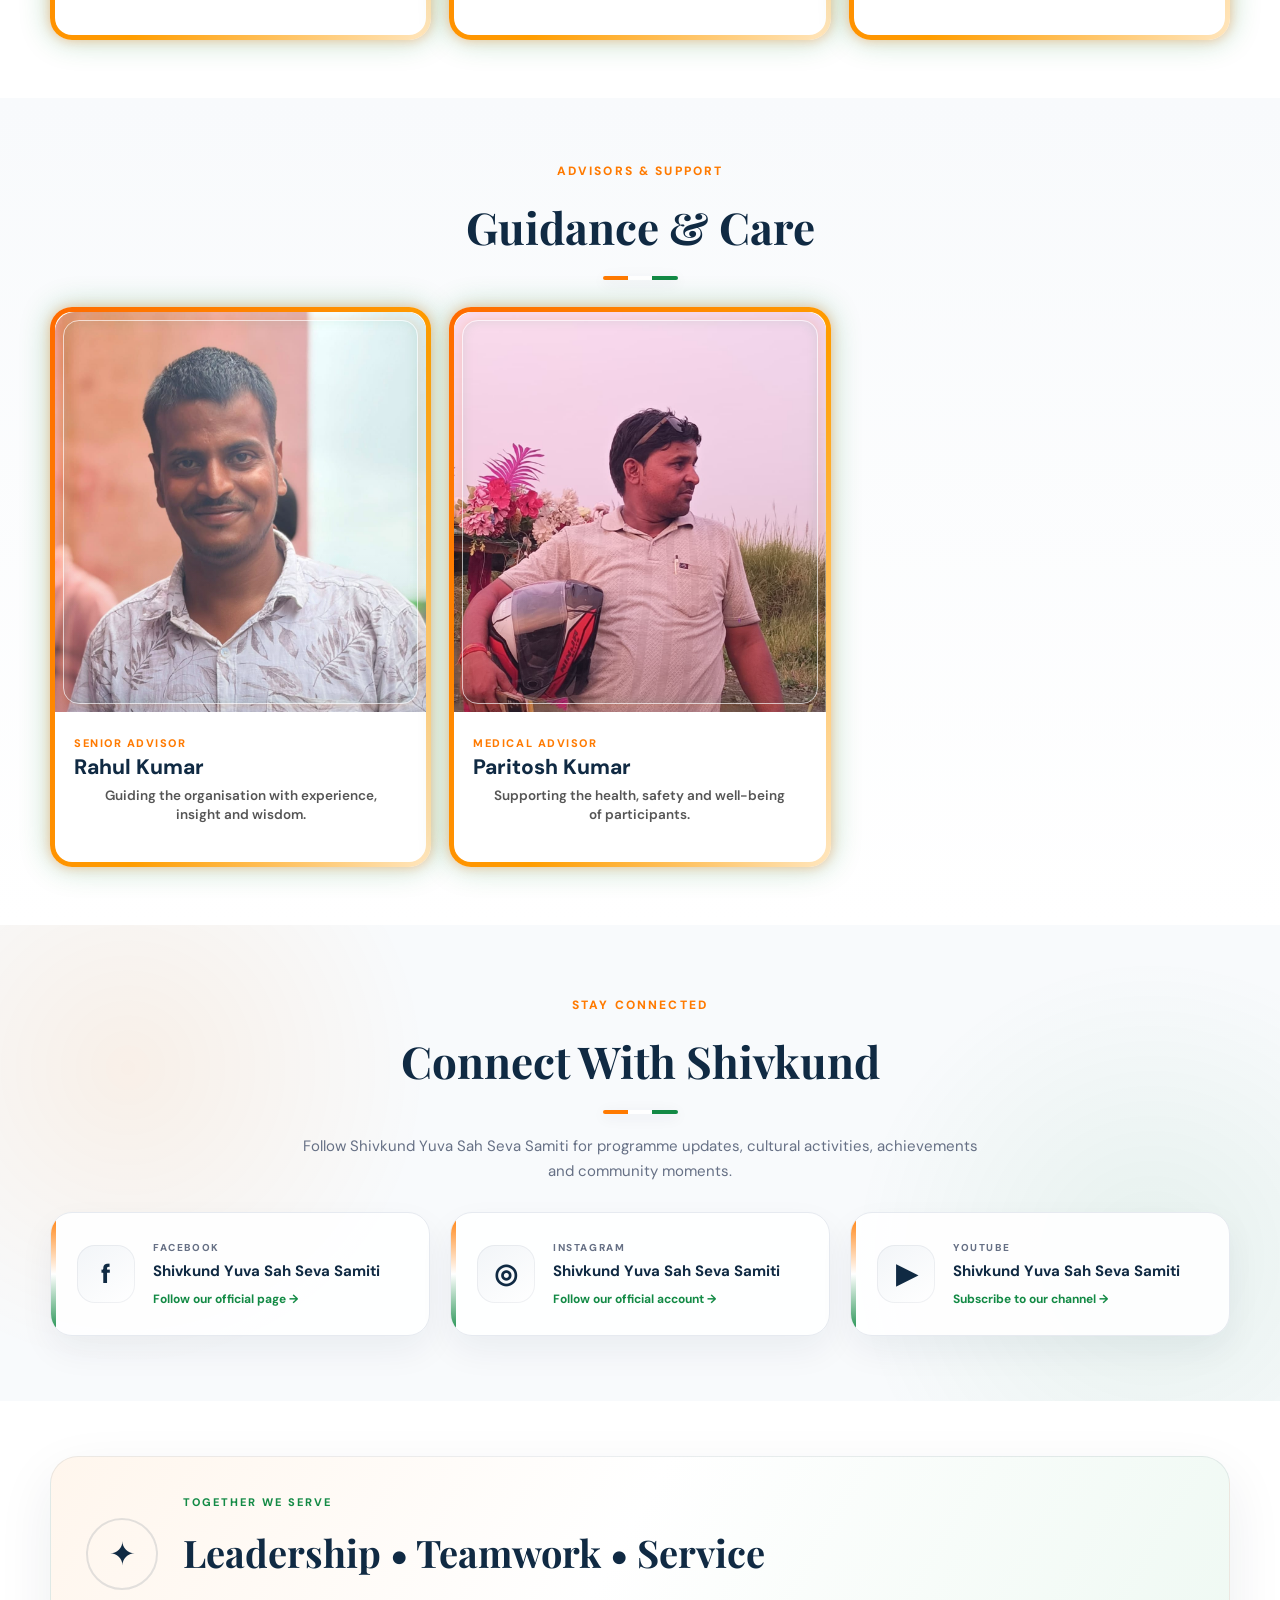
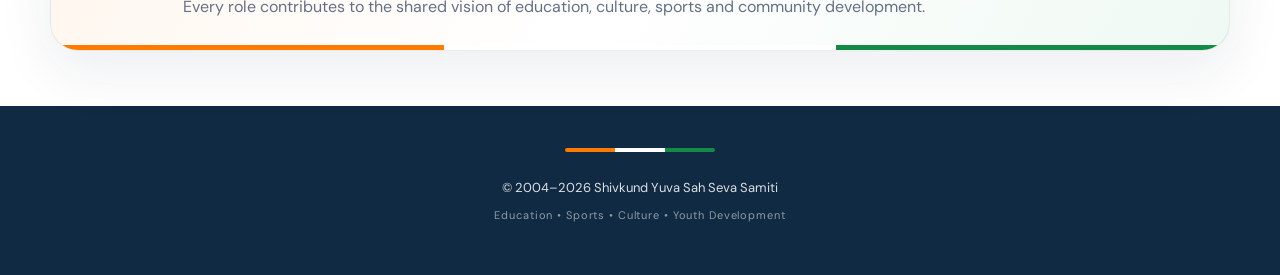
==== commit 1e093ccd: "Update leadership.html" ====
--- a/leadership.html
+++ b/leadership.html
@@ -524,7 +524,7 @@
                         </span>
 
                         <h3>
-                            Anand Ranajan
+                            Anand Ranjan
                         </h3>
 <p class="member-line">Bringing confidence, energy and connection to every programme.</p>
                     </div>
